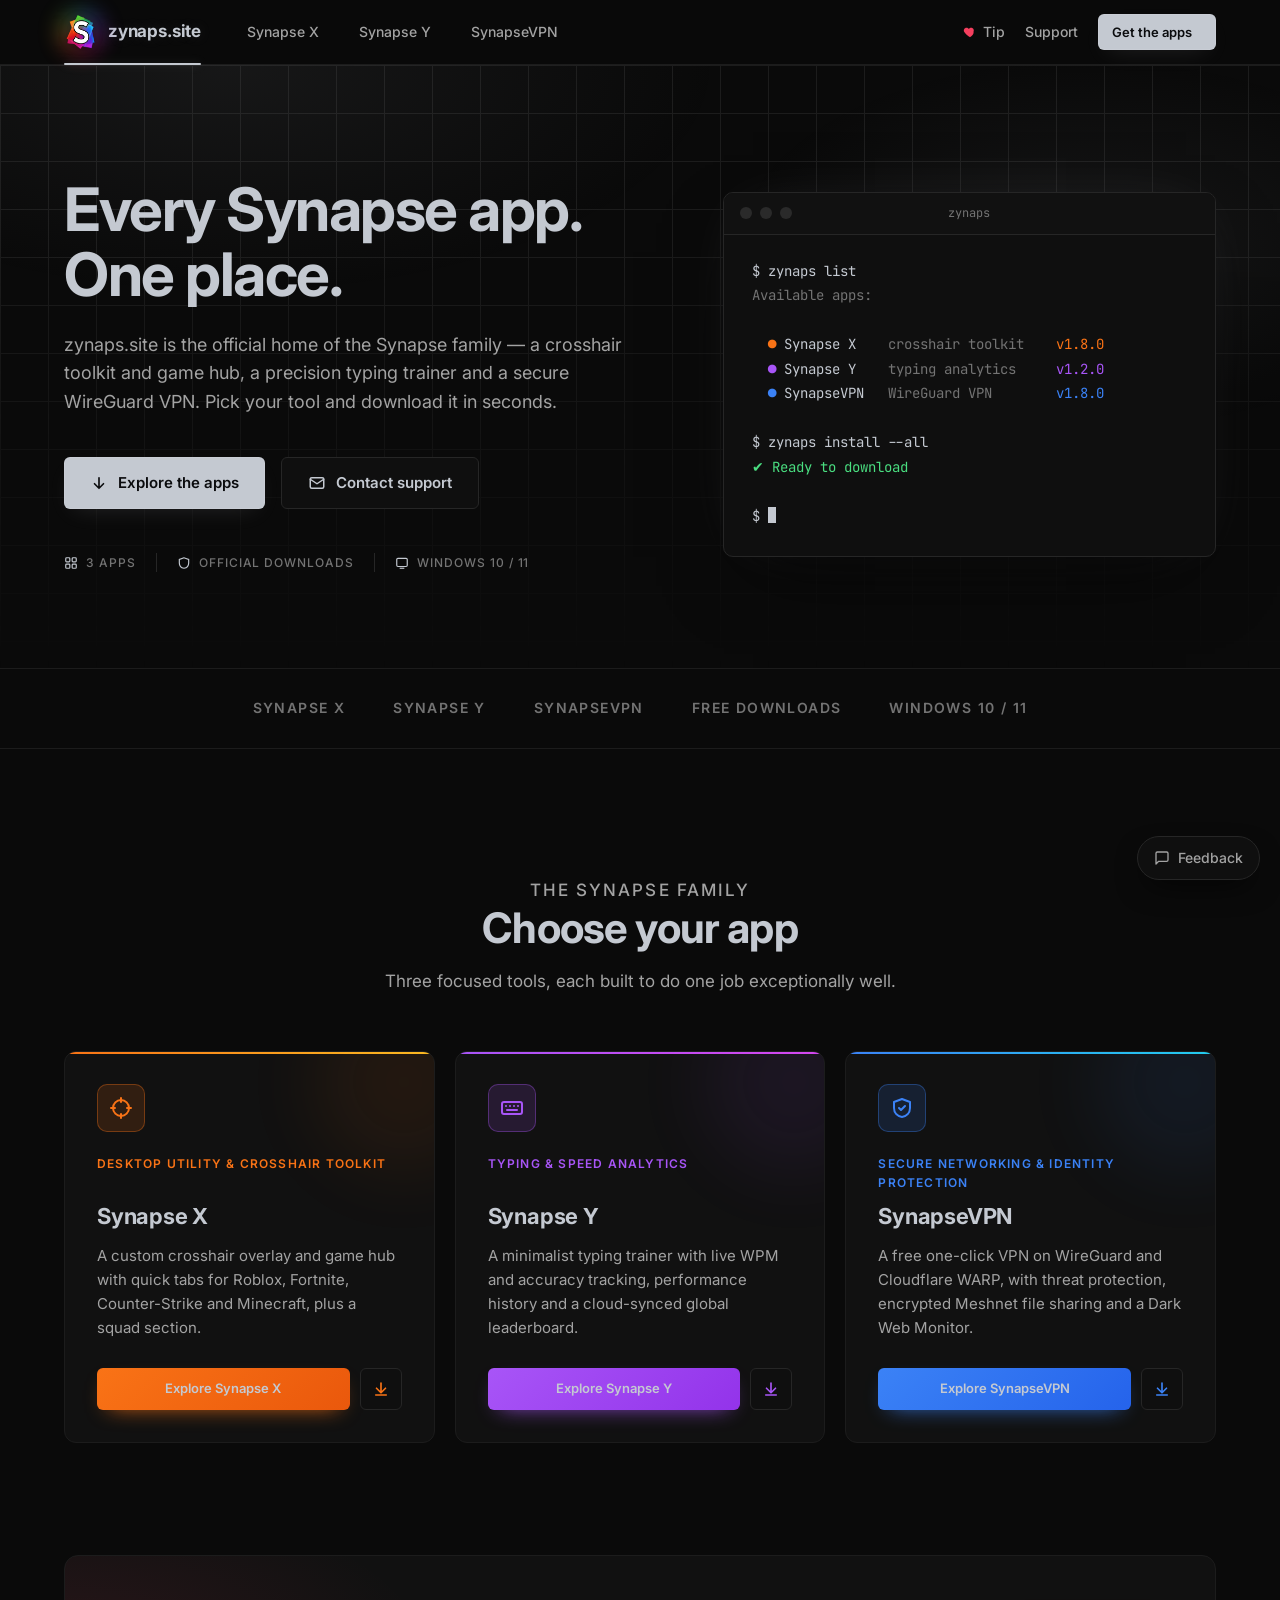
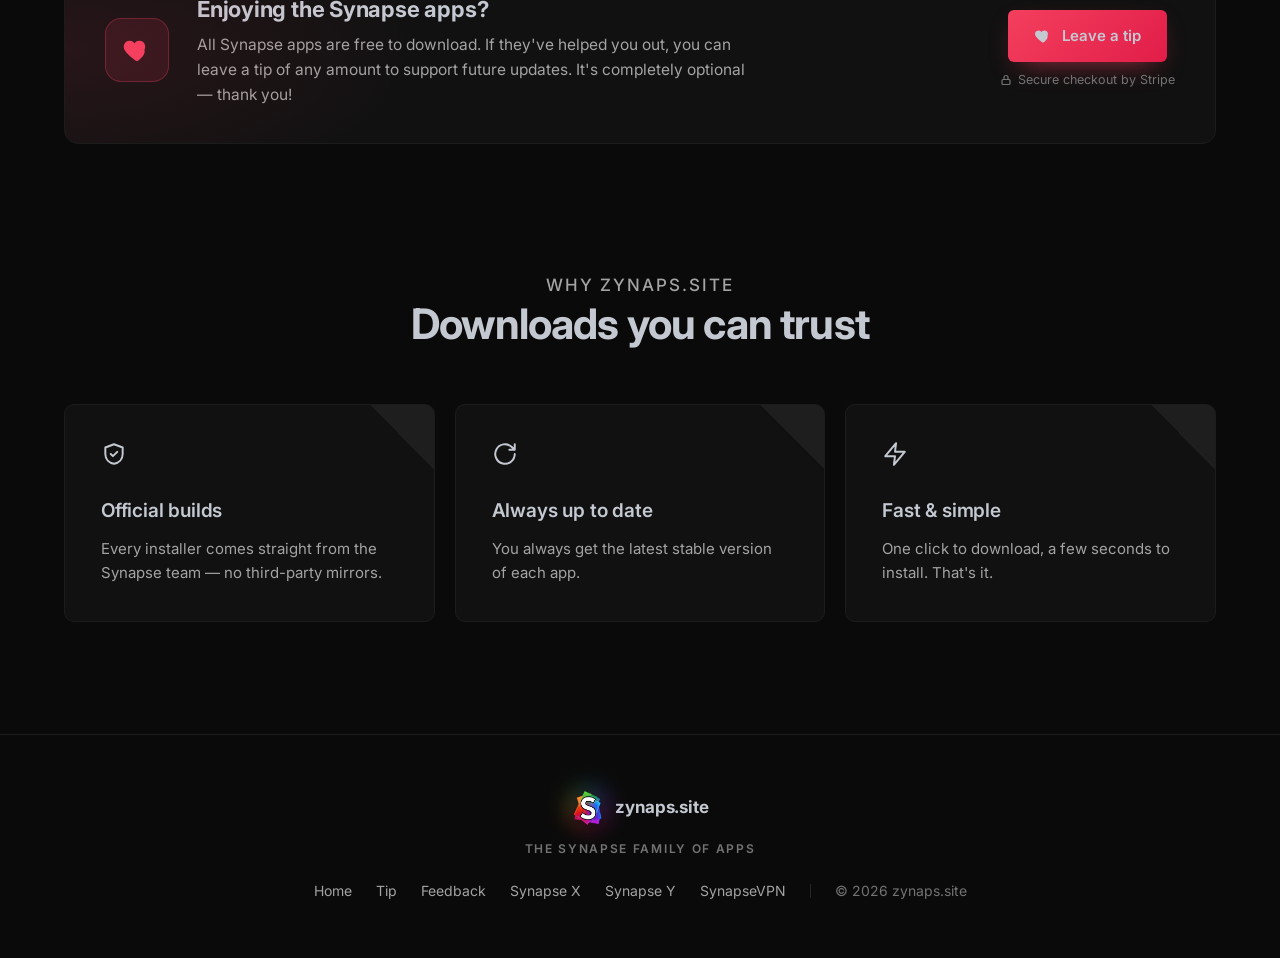
==== index.html @ f09ed662 "Download SynapseVPN from the public SynapseVPN-releases repo Co-Authored-By: Claude Opus 5.5 <norepl" ====
<!DOCTYPE html>
<html lang="en">
<head>
  <meta charset="UTF-8" />
  <meta name="viewport" content="width=device-width, initial-scale=1.0" />
  <title>zynaps.site — Downloads</title>
  <meta name="description" content="Download Synapse X, Synapse Y and SynapseVPN." />
  <link rel="icon" href="Gemini_Generated_Image_wgi2nnwgi2nnwgi2-Photoroom.jpg" />
  <link rel="preconnect" href="https://fonts.googleapis.com" />
  <link rel="preconnect" href="https://fonts.gstatic.com" crossorigin />
  <link href="https://fonts.googleapis.com/css2?family=Inter:wght@400;500;600;700&family=JetBrains+Mono:wght@400;500&display=swap" rel="stylesheet" />
  <style>
    :root {
      --bg: #0a0a0a;
      --bg-2: #0f0f0f;
      --card: #111111;
      --card-2: #161616;
      --border: #262626;
      --border-soft: #1c1c1c;
      --silver: #c4c9d1;        /* one silver for all text site-wide */
      --text: var(--silver);
      --muted: #a3a3a3;
      --dim: #737373;

      /* Accent changes per app — see body[data-app] below */
      --accent: #f97316;
      --accent-2: #fb923c;
      --accent-hover: #ea580c;
      --accent-soft: rgba(249, 115, 22, 0.12);
      --accent-line: rgba(249, 115, 22, 0.35);
      --glow: rgba(249, 115, 22, 0.45);
      --on-accent: var(--silver); /* text color on colored buttons */

      --mono: "JetBrains Mono", ui-monospace, SFMono-Regular, Menlo, Consolas, monospace;
      --ease: cubic-bezier(0.22, 1, 0.36, 1);
    }

    /* Main / Home — one soft silver used for every accent */
    body[data-app="home"] {
      --accent: var(--silver); --accent-2: var(--silver); --accent-hover: var(--silver);
      --accent-soft: rgba(196,201,209,.07); --accent-line: rgba(196,201,209,.26); --glow: rgba(196,201,209,.16);
      --on-accent: #0b0c0e;
    }
    body[data-app="home"] .btn-primary:hover { filter: brightness(1.06); }
    /* Synapse X — Orange */
    body[data-app="x"] {
      --accent: #f97316; --accent-2: #fbbf24; --accent-hover: #ea580c;
      --accent-soft: rgba(249,115,22,.12); --accent-line: rgba(249,115,22,.35); --glow: rgba(249,115,22,.45);
    }
    /* Synapse Y — Purple */
    body[data-app="y"] {
      --accent: #a855f7; --accent-2: #d946ef; --accent-hover: #9333ea;
      --accent-soft: rgba(168,85,247,.13); --accent-line: rgba(168,85,247,.38); --glow: rgba(168,85,247,.45);
    }
    /* SynapseVPN — Blue */
    body[data-app="vpn"] {
      --accent: #3b82f6; --accent-2: #22d3ee; --accent-hover: #2563eb;
      --accent-soft: rgba(59,130,246,.13); --accent-line: rgba(59,130,246,.38); --glow: rgba(59,130,246,.45);
    }

    *, *::before, *::after { box-sizing: border-box; }
    html { scroll-behavior: smooth; -webkit-text-size-adjust: 100%; }
    body {
      margin: 0;
      background: var(--bg);
      color: var(--text);
      font-family: "Inter", system-ui, -apple-system, sans-serif;
      font-size: 16px;
      line-height: 1.6;
      -webkit-font-smoothing: antialiased;
      overflow-x: hidden;
    }
    a { color: inherit; text-decoration: none; }
    button { font: inherit; color: inherit; background: none; border: 0; cursor: pointer; }
    svg { flex-shrink: 0; }
    :focus-visible { outline: 2px solid var(--accent); outline-offset: 3px; border-radius: 6px; }

    .container { max-width: 1200px; margin: 0 auto; padding: 0 24px; }

    /* ───────── Header ───────── */
    .header {
      position: sticky;
      top: 0;
      z-index: 50;
      background: rgba(10, 10, 10, 0.65);
      backdrop-filter: blur(12px);
      -webkit-backdrop-filter: blur(12px);
      border-bottom: 1px solid var(--border-soft);
    }
    .header .container {
      height: 64px;
      display: flex;
      align-items: center;
      gap: 40px;
    }
    .brand { display: flex; align-items: center; gap: 10px; font-weight: 700; font-size: 17px; letter-spacing: -0.01em; }
    /* Logo with a multi-color glow taken from its own colors */
    .logo-wrap {
      position: relative;
      display: grid;
      place-items: center;
      width: 34px;
      height: 34px;
      flex-shrink: 0;
    }
    .logo-wrap::before {
      content: "";
      position: absolute;
      inset: -4px;
      border-radius: 50%;
      background: conic-gradient(from 200deg, #ef2b3a, #f7931e, #4ccd3a, #1e8fff, #8b2ee6, #d81b8c, #ef2b3a);
      filter: blur(11px);
      opacity: .36;
      z-index: 0;
      animation: logoGlow 10s linear infinite;
      transition: opacity .4s, inset .4s var(--ease);
    }
    .brand img {
      position: relative;
      z-index: 1;
      width: 34px;
      height: 34px;
      object-fit: contain;
      filter: drop-shadow(0 2px 4px rgba(0,0,0,.45));
      transition: transform .4s var(--ease);
    }
    .brand:hover img { transform: rotate(-8deg) scale(1.06); }
    .brand:hover .logo-wrap::before,
    .brand-tab[aria-selected="true"] .logo-wrap::before { opacity: .44; inset: -5px; }
    @keyframes logoGlow { to { transform: rotate(360deg); } }

    /* Logo acts as the Main/Home tab */
    .brand-tab {
      position: relative;
      align-self: stretch;
      color: var(--muted);
      transition: color .2s;
    }
    .brand-tab:hover { color: var(--text); }
    .brand-tab[aria-selected="true"] { color: var(--silver); text-shadow: 0 0 14px rgba(196,201,209,.14); }
    .brand-tab::after {
      content: "";
      position: absolute;
      left: 0; right: 0; bottom: -1px;
      height: 2px;
      border-radius: 2px;
      background: var(--silver);
      box-shadow: 0 0 10px rgba(196,201,209,.2);
      transform: scaleX(0);
      transition: transform .3s var(--ease);
    }
    .brand-tab[aria-selected="true"]::after { transform: scaleX(1); }

    /* Home: app cards, each in its own app color */
    .apps-grid { display: grid; grid-template-columns: repeat(3, 1fr); gap: 20px; }
    .app-card {
      position: relative;
      display: flex;
      flex-direction: column;
      padding: 32px;
      background: var(--card);
      border: 1px solid var(--border-soft);
      border-radius: 12px;
      overflow: hidden;
      transition: border-color .3s, transform .3s var(--ease), box-shadow .3s;
    }
    .app-card::before {
      content: "";
      position: absolute;
      inset: 0 0 auto 0;
      height: 2px;
      background: linear-gradient(90deg, var(--c), var(--c2));
    }
    .app-card::after {
      content: "";
      position: absolute;
      top: -60px; right: -60px;
      width: 180px; height: 180px;
      border-radius: 50%;
      background: var(--c);
      opacity: .08;
      filter: blur(40px);
      transition: opacity .3s;
    }
    .app-card:hover { border-color: var(--c); transform: translateY(-4px); box-shadow: 0 20px 50px -28px var(--c); }
    .app-card:hover::after { opacity: .2; }
    .app-icon {
      display: grid;
      place-items: center;
      width: 48px; height: 48px;
      margin-bottom: 22px;
      border-radius: 10px;
      color: var(--c);
      background: color-mix(in srgb, var(--c) 14%, transparent);
      border: 1px solid color-mix(in srgb, var(--c) 35%, transparent);
    }
    .app-card .tag {
      margin: 0 0 6px;
      font-size: 12px;
      font-weight: 600;
      letter-spacing: .1em;
      text-transform: uppercase;
      color: var(--c);
    }
    .app-card h3 { margin: 0 0 10px; font-size: 22px; font-weight: 700; letter-spacing: -0.01em; }
    .app-card p { margin: 0 0 28px; color: var(--muted); font-size: 15px; flex: 1; }
    .app-card .row { display: flex; gap: 10px; }
    .app-card .btn-app {
      flex: 1;
      height: 42px;
      color: var(--silver);
      background: linear-gradient(135deg, var(--c), var(--c3));
      box-shadow: 0 8px 22px -12px var(--c);
    }
    .app-card .btn-app:hover { filter: brightness(1.12); transform: translateY(-1px); }
    .app-card .btn-dl {
      width: 42px; height: 42px; padding: 0;
      border: 1px solid var(--border);
      color: var(--c);
      background: var(--bg-2);
    }
    .app-card .btn-dl:hover { border-color: var(--c); }
    .terminal .cx { color: #f97316; }
    .terminal .cy { color: #a855f7; }
    .terminal .cv { color: #3b82f6; }
    body[data-app="home"] .cta { display: none; }

    /* App tabs: tagline sits under the app name, a bit smaller */
    .panel:not(#panel-home) .hero h1 .accent { margin-top: 10px; font-size: .56em; line-height: 1.2; letter-spacing: -0.015em; }

    /* Feature groups (4 per app, 3 features each) */
    .groups { display: grid; grid-template-columns: 1fr 1fr; gap: 20px; }
    .group {
      position: relative;
      padding: 32px;
      background: var(--card);
      border: 1px solid var(--border-soft);
      border-radius: 12px;
      overflow: hidden;
      transition: border-color .3s, box-shadow .3s;
    }
    .group::before {
      content: "";
      position: absolute;
      inset: 0 0 auto 0;
      height: 2px;
      background: linear-gradient(90deg, var(--accent), transparent 70%);
      opacity: .7;
    }
    .group:hover { border-color: var(--accent-line); box-shadow: 0 18px 44px -28px var(--glow); }
    .group-head { display: flex; align-items: center; gap: 14px; margin-bottom: 22px; }
    .group-icon {
      display: grid;
      place-items: center;
      width: 44px; height: 44px;
      flex-shrink: 0;
      border-radius: 10px;
      color: var(--accent);
      background: var(--accent-soft);
      border: 1px solid var(--accent-line);
    }
    .group-num { display: block; font-size: 12px; font-weight: 600; letter-spacing: .12em; color: var(--accent); }
    .group h3 { margin: 0; font-size: 19px; font-weight: 600; letter-spacing: -0.01em; line-height: 1.3; }
    .group ul { list-style: none; margin: 0; padding: 0; display: grid; gap: 18px; }
    .group li { display: flex; gap: 12px; }
    .group li svg { color: var(--accent); margin-top: 4px; }
    .group h4 { margin: 0 0 3px; font-size: 15px; font-weight: 600; }
    .group li p { margin: 0; font-size: 14.5px; color: var(--muted); }

    .tabs { display: flex; align-items: center; gap: 28px; height: 100%; }
    .tab {
      position: relative;
      height: 100%;
      font-size: 14px;
      font-weight: 500;
      color: var(--muted);
      transition: color .2s;
    }
    .tab:hover { color: var(--text); }
    .tab[aria-selected="true"] { color: var(--text); }
    .tab::after {
      content: "";
      position: absolute;
      left: 0; right: 0; bottom: -1px;
      height: 2px;
      border-radius: 2px;
      background: linear-gradient(90deg, var(--accent), var(--accent-2));
      box-shadow: 0 0 12px var(--glow);
      transform: scaleX(0);
      transition: transform .3s var(--ease);
    }
    .tab[aria-selected="true"]::after { transform: scaleX(1); }

    .header-right { margin-left: auto; display: flex; align-items: center; gap: 20px; }
    .header-link { font-size: 14px; font-weight: 500; color: var(--muted); transition: color .2s; }
    .header-link:hover { color: var(--text); }

    /* ───────── Buttons ───────── */
    .btn {
      display: inline-flex;
      align-items: center;
      justify-content: center;
      gap: 10px;
      height: 36px;
      padding: 0 14px;
      border-radius: 6px;
      font-size: 13px;
      font-weight: 600;
      white-space: nowrap;
      transition: background .2s, border-color .2s, color .2s, transform .2s var(--ease), box-shadow .3s;
    }
    .btn:active { transform: scale(.98); }
    .btn-primary {
      color: var(--on-accent);
      background: linear-gradient(135deg, var(--accent) 0%, var(--accent-hover) 100%);
      box-shadow: 0 0 0 1px rgba(255,255,255,.08) inset, 0 8px 24px -10px var(--glow);
    }
    .btn-primary:hover {
      background: linear-gradient(135deg, var(--accent-2) 0%, var(--accent) 100%);
      box-shadow: 0 0 0 1px rgba(255,255,255,.14) inset, 0 12px 32px -8px var(--glow);
      transform: translateY(-1px);
    }
    .btn-secondary { border: 1px solid var(--border); background: var(--bg-2); color: var(--text); }
    .btn-secondary:hover { border-color: var(--accent-line); background: var(--card-2); }
    .btn-lg { height: 52px; padding: 0 26px; font-size: 15px; }
    .btn .arrow { transition: transform .2s var(--ease); }
    .btn:hover .arrow { transform: translateY(2px); }

    /* ───────── Panels ───────── */
    .panel[hidden] { display: none; }
    .panel.is-entering .fade { animation: fadeUp .6s var(--ease) both; }
    .panel.is-entering .fade:nth-child(2) { animation-delay: .05s; }
    .panel.is-entering .fade:nth-child(3) { animation-delay: .1s; }
    .panel.is-entering .fade:nth-child(4) { animation-delay: .15s; }
    .panel.is-entering .fade:nth-child(5) { animation-delay: .2s; }
    @keyframes fadeUp { from { opacity: 0; transform: translateY(14px); } to { opacity: 1; transform: none; } }

    /* ───────── Hero ───────── */
    .hero {
      position: relative;
      padding: 112px 0 96px;
      overflow: hidden;
    }
    .hero::before {
      /* faint grid + accent glow at the top */
      content: "";
      position: absolute;
      inset: 0;
      background:
        radial-gradient(ellipse 55% 55% at 18% 0%, var(--accent-soft), transparent 70%),
        radial-gradient(ellipse 40% 45% at 85% 30%, var(--accent-soft), transparent 70%),
        linear-gradient(var(--border-soft) 1px, transparent 1px) 0 0 / 48px 48px,
        linear-gradient(90deg, var(--border-soft) 1px, transparent 1px) 0 0 / 48px 48px;
      mask-image: linear-gradient(to bottom, #000 30%, transparent 100%);
      -webkit-mask-image: linear-gradient(to bottom, #000 30%, transparent 100%);
      pointer-events: none;
    }
    .hero .container {
      position: relative;
      display: grid;
      grid-template-columns: 1.1fr 0.9fr;
      gap: 56px;
      align-items: center;
    }
    .hero h1 {
      margin: 0 0 24px;
      font-size: clamp(40px, 5.5vw, 60px);
      line-height: 1.08;
      font-weight: 700;
      letter-spacing: -0.025em;
    }
    .hero h1 .accent {
      display: block;
      background: linear-gradient(90deg, var(--accent), var(--accent-2));
      -webkit-background-clip: text;
      background-clip: text;
      color: transparent;
    }
    .hero p.lead {
      margin: 0 0 40px;
      max-width: 560px;
      font-size: 18px;
      color: var(--muted);
    }
    .hero-actions { display: flex; flex-wrap: wrap; gap: 16px; }

    .badges {
      display: flex;
      flex-wrap: wrap;
      align-items: center;
      row-gap: 10px;
      margin-top: 44px;
      font-size: 12px;
      font-weight: 500;
      letter-spacing: 0.08em;
      text-transform: uppercase;
      color: var(--dim);
    }
    .badges span { display: inline-flex; align-items: center; gap: 8px; padding: 0 20px; }
    .badges span:first-child { padding-left: 0; }
    .badges span + span { border-left: 1px solid var(--border); }
    .badges svg { color: var(--accent); }

    /* Terminal card */
    .terminal {
      position: relative;
      background: var(--bg-2);
      border: 1px solid var(--border);
      border-radius: 10px;
      overflow: hidden;
      box-shadow: 0 30px 80px -30px rgba(0,0,0,.8), 0 0 60px -25px var(--glow);
    }
    .terminal-bar {
      position: relative;
      display: flex;
      align-items: center;
      gap: 8px;
      height: 42px;
      padding: 0 16px;
      border-bottom: 1px solid var(--border);
      background: var(--card);
    }
    .terminal-bar i { width: 12px; height: 12px; border-radius: 50%; background: #2a2a2a; }
    .terminal-bar small {
      position: absolute;
      left: 50%;
      transform: translateX(-50%);
      font-family: var(--mono);
      font-size: 12px;
      color: var(--dim);
    }
    .terminal pre {
      margin: 0;
      padding: 24px 28px 28px;
      font-family: var(--mono);
      font-size: 14px;
      line-height: 1.75;
      color: var(--text);
      white-space: pre-wrap;
      word-break: break-word;
      min-height: 300px;
    }
    .terminal .p   { color: var(--accent); }
    .terminal .d   { color: var(--dim); }
    .terminal .ok  { color: #4ade80; }
    .terminal .wr  { color: #facc15; }
    .terminal .hl  { color: var(--accent-2); }
    .terminal .cursor {
      display: inline-block;
      width: 8px; height: 16px;
      background: var(--accent);
      vertical-align: -2px;
      animation: blink 1s steps(1) infinite;
    }
    @keyframes blink { 50% { opacity: 0; } }

    /* ───────── Strip ───────── */
    .strip {
      border-top: 1px solid var(--border-soft);
      border-bottom: 1px solid var(--border-soft);
      padding: 28px 0;
    }
    .strip .container {
      display: flex;
      flex-wrap: wrap;
      justify-content: center;
      gap: 14px 48px;
      font-size: 14px;
      font-weight: 600;
      letter-spacing: 0.1em;
      text-transform: uppercase;
      color: var(--dim);
    }

    /* ───────── Sections ───────── */
    .section { padding: 112px 0; }
    .section.tight { padding-top: 0; }
    .section-head { text-align: center; margin-bottom: 56px; }
    .eyebrow {
      margin: 0 0 14px;
      font-size: 13px;
      font-weight: 500;
      letter-spacing: 0.12em;
      text-transform: uppercase;
      color: var(--accent);
    }
    .section-head h2 {
      margin: 0;
      font-size: clamp(30px, 4vw, 42px);
      line-height: 1.15;
      font-weight: 700;
      letter-spacing: -0.02em;
    }
    .section-head p { margin: 16px auto 0; max-width: 580px; color: var(--muted); font-size: 17px; }

    /* Feature cards */
    .cards { display: grid; grid-template-columns: repeat(3, 1fr); gap: 20px; }
    .card {
      position: relative;
      padding: 36px;
      background: var(--card);
      border: 1px solid var(--border-soft);
      border-radius: 10px;
      overflow: hidden;
      transition: border-color .3s, background .3s, transform .3s var(--ease), box-shadow .3s;
    }
    .card::after {
      content: "";
      position: absolute;
      top: 0; right: 0;
      width: 64px; height: 64px;
      background: linear-gradient(225deg, var(--accent-soft) 50%, transparent 50%);
    }
    .card:hover {
      border-color: var(--accent-line);
      background: var(--card-2);
      transform: translateY(-3px);
      box-shadow: 0 18px 40px -24px var(--glow);
    }
    .card svg { color: var(--accent); margin-bottom: 22px; }
    .card h3 { margin: 0 0 10px; font-size: 19px; font-weight: 600; letter-spacing: -0.01em; }
    .card p { margin: 0; color: var(--muted); font-size: 15px; }

    /* Steps */
    .steps { display: grid; grid-template-columns: repeat(3, 1fr); gap: 32px; text-align: center; }
    .step-num {
      display: inline-grid;
      place-items: center;
      width: 52px; height: 52px;
      margin-bottom: 20px;
      border-radius: 8px;
      border: 1px solid var(--accent-line);
      background: var(--accent-soft);
      color: var(--accent);
      font-weight: 600;
      font-size: 16px;
      box-shadow: 0 0 24px -8px var(--glow);
    }
    .step h3 { margin: 0 0 8px; font-size: 21px; font-weight: 600; }
    .step p { margin: 0 auto; max-width: 300px; color: var(--muted); font-size: 15px; }

    /* Feature list */
    .list {
      max-width: 820px;
      margin: 0 auto;
      border: 1px solid var(--border-soft);
      border-radius: 10px;
      background: var(--bg-2);
      overflow: hidden;
    }
    .list-item { display: flex; gap: 18px; padding: 24px 28px; transition: background .2s; }
    .list-item + .list-item { border-top: 1px solid var(--border-soft); }
    .list-item:hover { background: var(--card); }
    .list-item svg { color: var(--accent); margin-top: 3px; }
    .list-item h4 { margin: 0 0 4px; font-size: 16px; font-weight: 600; }
    .list-item p { margin: 0; color: var(--muted); font-size: 15px; }

    /* ───────── CTA ───────── */
    .cta {
      padding: 112px 0;
      text-align: center;
      border-top: 1px solid var(--border-soft);
      background: radial-gradient(ellipse 50% 80% at 50% 0%, var(--accent-soft), transparent 70%), var(--bg);
    }
    .cta h2 { margin: 0 0 14px; font-size: clamp(28px, 3.6vw, 38px); font-weight: 700; letter-spacing: -0.02em; }
    .cta p { margin: 0 0 36px; color: var(--muted); font-size: 17px; }
    .cta-actions { display: flex; flex-wrap: wrap; justify-content: center; gap: 16px; }
    .btn-ghost { height: 52px; padding: 0 22px; font-size: 15px; font-weight: 500; color: var(--muted); }
    .btn-ghost:hover { color: var(--text); }

    /* ───────── Footer ───────── */
    .footer { border-top: 1px solid var(--border-soft); padding: 56px 0; text-align: center; }
    .footer .brand { justify-content: center; margin-bottom: 14px; }
    .footer .tagline {
      margin: 0 0 22px;
      font-size: 12px;
      font-weight: 600;
      letter-spacing: 0.14em;
      text-transform: uppercase;
      color: var(--dim);
    }
    .footer-links { display: flex; flex-wrap: wrap; justify-content: center; align-items: center; gap: 10px 24px; font-size: 14px; color: var(--muted); }
    .footer-links a:hover { color: var(--accent); }
    .footer-links .sep { width: 1px; height: 14px; background: var(--border); }
    .footer-links .copy { color: var(--dim); }

    /* ───────── Toast ───────── */
    .toast {
      position: fixed;
      left: 50%;
      bottom: 24px;
      z-index: 300;
      max-width: calc(100vw - 32px);
      padding: 12px 16px;
      background: var(--card-2);
      border: 1px solid var(--border);
      border-left: 3px solid var(--accent);
      border-radius: 8px;
      font-size: 14px;
      box-shadow: 0 20px 40px -12px rgba(0,0,0,.8), 0 0 30px -12px var(--glow);
      transform: translate(-50%, 16px);
      opacity: 0;
      pointer-events: none;
      transition: opacity .3s var(--ease), transform .3s var(--ease);
    }
    .toast.show { opacity: 1; transform: translate(-50%, 0); }

    /* ───────── Responsive ───────── */
    @media (max-width: 960px) {
      .hero { padding: 72px 0 64px; }
      .hero .container { grid-template-columns: 1fr; gap: 48px; }
      .cards, .steps, .apps-grid, .groups { grid-template-columns: 1fr; }
      .section, .cta { padding: 80px 0; }
      .section.tight { padding-top: 0; }
      .header-link { display: none; }
    }
    @media (max-width: 680px) {
      .container { padding: 0 16px; }
      .header .container { height: auto; flex-wrap: wrap; gap: 0 16px; padding-top: 12px; }
      .tabs { order: 3; width: 100%; height: 44px; gap: 0; justify-content: space-between; }
      .tab { flex: 1; text-align: center; }
      .header-right .btn span.long { display: none; }
      .hero h1 { font-size: 38px; }
      .hero p.lead { font-size: 16px; }
      .hero-actions .btn { width: 100%; }
      .badges span { padding: 0 12px; }
      .terminal pre { padding: 18px; font-size: 12.5px; min-height: 0; }
      .card { padding: 28px; }
      .list-item { padding: 20px; }
      .cta-actions .btn { width: 100%; }
    }
    @media (prefers-reduced-motion: reduce) {
      *, *::before, *::after { animation: none !important; transition: none !important; }
    }

    /* ───────── Tip / support the developer ───────── */
    .tip-link { display: inline-flex; align-items: center; gap: 6px; }
    .tip-link svg { color: #f43f5e; }
    .tip-card {
      position: relative;
      display: grid;
      grid-template-columns: auto 1fr auto;
      align-items: center;
      gap: 28px;
      padding: 36px 40px;
      background: var(--card);
      border: 1px solid var(--border-soft);
      border-radius: 14px;
      overflow: hidden;
    }
    .tip-card::before {
      content: "";
      position: absolute;
      inset: 0;
      background: radial-gradient(ellipse 45% 120% at 0% 50%, rgba(244,63,94,.10), transparent 70%);
      pointer-events: none;
    }
    .tip-heart {
      position: relative;
      display: grid;
      place-items: center;
      width: 64px; height: 64px;
      border-radius: 16px;
      color: #f43f5e;
      background: rgba(244,63,94,.12);
      border: 1px solid rgba(244,63,94,.3);
      animation: beat 2.4s ease-in-out infinite;
    }
    @keyframes beat { 0%, 100% { transform: scale(1); } 12% { transform: scale(1.08); } 24% { transform: scale(1); } }
    .tip-card h3 { margin: 0 0 6px; font-size: 22px; font-weight: 700; letter-spacing: -0.01em; }
    .tip-card p { margin: 0; color: var(--muted); font-size: 15.5px; max-width: 560px; }
    .tip-actions { position: relative; display: flex; flex-direction: column; align-items: center; gap: 8px; }
    .btn-tip {
      color: var(--silver);
      background: linear-gradient(135deg, #f43f5e, #e11d48);
      box-shadow: 0 10px 28px -12px rgba(244,63,94,.7);
    }
    .btn-tip:hover { filter: brightness(1.08); transform: translateY(-1px); }
    .tip-note { display: inline-flex; align-items: center; gap: 6px; font-size: 12.5px; color: var(--dim); }
    @media (max-width: 860px) {
      .tip-card { grid-template-columns: 1fr; text-align: center; justify-items: center; padding: 32px 24px; }
      .tip-actions { width: 100%; }
      .tip-actions .btn { width: 100%; }
    }

    /* ───────── Contact menu (Support) ───────── */
    .contact-backdrop {
      position: fixed;
      inset: 0;
      z-index: 200;
      display: grid;
      place-items: center;
      padding: 16px;
      background: rgba(0, 0, 0, .6);
      backdrop-filter: blur(6px);
      -webkit-backdrop-filter: blur(6px);
      opacity: 0;
      pointer-events: none;
      transition: opacity .25s var(--ease);
    }
    .contact-backdrop.open { opacity: 1; pointer-events: auto; }
    .contact-box {
      position: relative;
      width: 100%;
      max-width: 420px;
      max-height: calc(100vh - 32px);
      overflow-y: auto;
      padding: 28px;
      background: var(--card);
      border: 1px solid var(--border);
      border-radius: 14px;
      box-shadow: 0 30px 80px -20px rgba(0,0,0,.9), 0 0 50px -25px var(--glow);
      transform: translateY(12px) scale(.98);
      transition: transform .3s var(--ease);
    }
    .contact-backdrop.open .contact-box { transform: none; }
    .contact-box h3 { margin: 0 0 6px; font-size: 20px; font-weight: 700; letter-spacing: -0.01em; }
    .contact-box > p { margin: 0 0 20px; font-size: 14.5px; color: var(--muted); }
    .contact-box > p b { color: var(--accent); font-weight: 600; }
    .contact-close {
      position: absolute;
      top: 14px; right: 14px;
      display: grid;
      place-items: center;
      width: 32px; height: 32px;
      border-radius: 8px;
      color: var(--muted);
      transition: background .2s, color .2s;
    }
    .contact-close:hover { background: var(--card-2); color: var(--text); }
    .contact-list { display: grid; gap: 8px; }
    .contact-opt {
      display: flex;
      align-items: center;
      gap: 14px;
      width: 100%;
      padding: 12px 14px;
      text-align: left;
      border: 1px solid var(--border-soft);
      border-radius: 10px;
      background: var(--bg-2);
      font-size: 15px;
      font-weight: 500;
      transition: border-color .2s, background .2s, transform .2s var(--ease);
    }
    .contact-opt:hover { border-color: var(--accent-line); background: var(--card-2); transform: translateX(2px); }
    .contact-opt .ico {
      display: grid;
      place-items: center;
      width: 34px; height: 34px;
      flex-shrink: 0;
      border-radius: 8px;
      font-weight: 700;
      font-size: 15px;
      color: #fff;
    }
    .contact-opt small { display: block; font-size: 12.5px; font-weight: 400; color: var(--dim); }
    .contact-opt .go { margin-left: auto; color: var(--dim); }
    .ico-gmail   { background: #ea4335; }
    .ico-outlook { background: #0f6cbd; }
    .ico-yahoo   { background: #6001d2; }
    .ico-app     { background: var(--card-2); border: 1px solid var(--border); color: var(--accent) !important; }
    .ico-copy    { background: var(--card-2); border: 1px solid var(--border); color: var(--accent) !important; }

    /* ───────── Feedback ───────── */
    .fb-fab {
      position: fixed;
      right: 20px; bottom: 20px;
      z-index: 90;
      display: inline-flex;
      align-items: center;
      gap: 8px;
      padding: 10px 16px;
      border: 1px solid var(--border);
      border-radius: 999px;
      background: rgba(17,17,17,.85);
      backdrop-filter: blur(10px);
      -webkit-backdrop-filter: blur(10px);
      font-size: 14px;
      font-weight: 500;
      color: var(--muted);
      box-shadow: 0 12px 30px -10px rgba(0,0,0,.8);
      transition: color .2s, border-color .2s, transform .2s var(--ease);
    }
    .fb-fab:hover { color: var(--text); border-color: var(--accent-line); transform: translateY(-2px); }
    .fb-box { max-width: 480px; padding: 24px; }
    .fb-box h3 { padding-right: 36px; }
    .fb-rate { display: flex; gap: 8px; margin: 4px 0 16px; }
    .fb-rate button {
      display: inline-flex;
      align-items: center;
      gap: 8px;
      padding: 8px 14px;
      border: 1px solid var(--border);
      border-radius: 8px;
      background: var(--bg-2);
      font-size: 14px;
      color: var(--muted);
      transition: border-color .2s, background .2s, color .2s;
    }
    .fb-rate button:hover { color: var(--text); background: var(--card-2); }
    .fb-rate button[aria-pressed="true"] { color: var(--accent); border-color: var(--accent); background: var(--accent-soft); }
    .fb-field {
      display: block;
      width: 100%;
      padding: 12px 14px;
      border: 1px solid var(--border);
      border-radius: 10px;
      background: var(--bg-2);
      color: var(--text);
      font: inherit;
      font-size: 15px;
      line-height: 1.5;
      transition: border-color .2s, box-shadow .2s;
    }
    .fb-field::placeholder { color: var(--dim); }
    .fb-field:focus { outline: none; border-color: var(--accent-line); box-shadow: 0 0 0 3px var(--accent-soft); }
    textarea.fb-field { min-height: 128px; resize: vertical; }
    .fb-label { display: block; margin: 14px 0 6px; font-size: 13px; color: var(--dim); }
    .fb-note { margin: 12px 0 0; font-size: 12.5px; color: var(--dim); }
    .fb-actions { display: flex; justify-content: flex-end; gap: 10px; margin-top: 20px; }
    .fb-btn {
      padding: 9px 18px;
      border-radius: 8px;
      font-size: 14px;
      font-weight: 600;
      transition: background .2s, opacity .2s, border-color .2s;
    }
    .fb-cancel { border: 1px solid var(--border); color: var(--muted); }
    .fb-cancel:hover { background: var(--card-2); color: var(--text); }
    .fb-submit { background: var(--accent); color: var(--on-accent); }
    .fb-submit:hover:not(:disabled) { background: var(--accent-hover); }
    .fb-submit:disabled { opacity: .45; cursor: not-allowed; }
    .fb-hp { position: absolute; top: 0; left: 0; width: 1px; height: 1px; padding: 0; border: 0; opacity: 0; overflow: hidden; pointer-events: none; }
    .fb-box, .fb-field { color-scheme: dark; }
    @media (max-width: 520px) { .fb-fab { right: 16px; bottom: 16px; } }
  </style>
</head>

<body data-app="home">

  <!-- ───────── Header ───────── -->
  <header class="header">
    <div class="container">
      <!-- Logo = Main/Home tab -->
      <a href="#" class="brand brand-tab" id="brand" aria-controls="panel-home" aria-selected="true" aria-label="zynaps.site — Home">
        <span class="logo-wrap"><img src="Gemini_Generated_Image_wgi2nnwgi2nnwgi2-Photoroom.jpg" alt="" width="34" height="34" /></span>
        zynaps.site
      </a>

      <nav class="tabs" role="tablist" aria-label="Apps">
        <button class="tab" role="tab" id="tab-x"   aria-controls="panel-x"   aria-selected="false" tabindex="-1" data-app="x">Synapse X</button>
        <button class="tab" role="tab" id="tab-y"   aria-controls="panel-y"   aria-selected="false" tabindex="-1" data-app="y">Synapse Y</button>
        <button class="tab" role="tab" id="tab-vpn" aria-controls="panel-vpn" aria-selected="false" tabindex="-1" data-app="vpn">SynapseVPN</button>
      </nav>

      <div class="header-right">
        <a class="header-link tip-link js-tip" href="#tip"><svg width="14" height="14" viewBox="0 0 24 24" fill="currentColor"><path d="M12 21s-7.5-4.6-10-9.3C.4 8.4 2.3 4.5 6 4.5c2.1 0 3.4 1.1 4 2.2.6-1.1 1.9-2.2 4-2.2 3.7 0 5.6 3.9 4 7.2C19.5 16.4 12 21 12 21z"/></svg>Tip</a>
        <a class="header-link" href="mailto:support@zynaps.site">Support</a>
        <a class="btn btn-primary js-download" id="header-btn" href="#apps">
          <span class="js-btn-label">Get the apps</span><span class="long js-name"></span>
        </a>
      </div>
    </div>
  </header>

  <main>

    <!-- ═════════ 0. Main / Home — White ═════════ -->
    <div class="panel" id="panel-home" aria-label="Home">
      <section class="hero">
        <div class="container">
          <div>
            <h1 class="fade">Every Synapse app.<span class="accent">One place.</span></h1>
            <p class="lead fade">zynaps.site is the official home of the Synapse family — a crosshair toolkit and game hub, a precision typing trainer and a secure WireGuard VPN. Pick your tool and download it in seconds.</p>
            <div class="hero-actions fade">
              <a class="btn btn-primary btn-lg js-scroll-apps" href="#apps">
                <svg class="arrow" width="18" height="18" viewBox="0 0 24 24" fill="none" stroke="currentColor" stroke-width="2.2" stroke-linecap="round" stroke-linejoin="round"><path d="M12 5v14M6 13l6 6 6-6"/></svg>
                Explore the apps
              </a>
              <a class="btn btn-secondary btn-lg" href="mailto:support@zynaps.site">
                <svg width="18" height="18" viewBox="0 0 24 24" fill="none" stroke="currentColor" stroke-width="2" stroke-linecap="round" stroke-linejoin="round"><rect x="3" y="5" width="18" height="14" rx="2"/><path d="m3 7 9 6 9-6"/></svg>
                Contact support
              </a>
            </div>
            <div class="badges fade">
              <span><svg width="14" height="14" viewBox="0 0 24 24" fill="none" stroke="currentColor" stroke-width="2"><rect x="3" y="3" width="7" height="7" rx="1.5"/><rect x="14" y="3" width="7" height="7" rx="1.5"/><rect x="3" y="14" width="7" height="7" rx="1.5"/><rect x="14" y="14" width="7" height="7" rx="1.5"/></svg>3 apps</span>
              <span><svg width="14" height="14" viewBox="0 0 24 24" fill="none" stroke="currentColor" stroke-width="2"><path d="M12 3 4 6v6c0 5 3.4 8.3 8 9 4.6-.7 8-4 8-9V6z"/></svg>Official downloads</span>
              <span><svg width="14" height="14" viewBox="0 0 24 24" fill="none" stroke="currentColor" stroke-width="2"><rect x="3" y="4" width="18" height="14" rx="2"/><path d="M8 21h8"/></svg>Windows 10 / 11</span>
            </div>
          </div>
          <div class="terminal fade" aria-hidden="true">
            <div class="terminal-bar"><i></i><i></i><i></i><small>zynaps</small></div>
<pre><span class="p">$</span> zynaps list
<span class="d">Available apps:</span>

  <span class="cx">●</span> Synapse X    <span class="d">crosshair toolkit    </span><span class="cx">v1.8.0</span>
  <span class="cy">●</span> Synapse Y    <span class="d">typing analytics     </span><span class="cy">v1.2.0</span>
  <span class="cv">●</span> SynapseVPN   <span class="d">WireGuard VPN        </span><span class="cv js-vpn-version">v1.8.0</span>

<span class="p">$</span> zynaps install --all
<span class="ok">✔ Ready to download</span>

<span class="p">$</span> <span class="cursor"></span></pre>
          </div>
        </div>
      </section>

      <div class="strip">
        <div class="container">
          <span>Synapse X</span><span>Synapse Y</span><span>SynapseVPN</span><span>Free downloads</span><span>Windows 10 / 11</span>
        </div>
      </div>

      <section class="section" id="apps">
        <div class="container">
          <div class="section-head">
            <p class="eyebrow">The Synapse family</p>
            <h2>Choose your app</h2>
            <p>Three focused tools, each built to do one job exceptionally well.</p>
          </div>
          <div class="apps-grid">
            <article class="app-card" style="--c:#f97316; --c2:#fbbf24; --c3:#ea580c">
              <div class="app-icon"><svg width="24" height="24" viewBox="0 0 24 24" fill="none" stroke="currentColor" stroke-width="2" stroke-linecap="round" stroke-linejoin="round"><circle cx="12" cy="12" r="8"/><path d="M12 2v4M12 18v4M2 12h4M18 12h4"/></svg></div>
              <p class="tag">Desktop utility &amp; crosshair toolkit</p>
              <h3>Synapse X</h3>
              <p>A custom crosshair overlay and game hub with quick tabs for Roblox, Fortnite, Counter-Strike and Minecraft, plus a squad section.</p>
              <div class="row">
                <button class="btn btn-app js-goto" type="button" data-target="x">Explore Synapse X</button>
                <a class="btn btn-dl js-download" data-app="x" href="downloads/SynapseX-Setup-1.8.0.exe" download aria-label="Download Synapse X"><svg width="18" height="18" viewBox="0 0 24 24" fill="none" stroke="currentColor" stroke-width="2.2" stroke-linecap="round" stroke-linejoin="round"><path d="M12 4v12M6 11l6 6 6-6M5 20h14"/></svg></a>
              </div>
            </article>
            <article class="app-card" style="--c:#a855f7; --c2:#d946ef; --c3:#9333ea">
              <div class="app-icon"><svg width="24" height="24" viewBox="0 0 24 24" fill="none" stroke="currentColor" stroke-width="2" stroke-linecap="round" stroke-linejoin="round"><rect x="2" y="6" width="20" height="12" rx="2"/><path d="M6 10h.01M10 10h.01M14 10h.01M18 10h.01M7 14h10"/></svg></div>
              <p class="tag">Typing &amp; speed analytics</p>
              <h3>Synapse Y</h3>
              <p>A minimalist typing trainer with live WPM and accuracy tracking, performance history and a cloud-synced global leaderboard.</p>
              <div class="row">
                <button class="btn btn-app js-goto" type="button" data-target="y">Explore Synapse Y</button>
                <a class="btn btn-dl js-download" data-app="y" href="downloads/SynapseY-Setup-1.2.0.exe" download aria-label="Download Synapse Y"><svg width="18" height="18" viewBox="0 0 24 24" fill="none" stroke="currentColor" stroke-width="2.2" stroke-linecap="round" stroke-linejoin="round"><path d="M12 4v12M6 11l6 6 6-6M5 20h14"/></svg></a>
              </div>
            </article>
            <article class="app-card" style="--c:#3b82f6; --c2:#22d3ee; --c3:#2563eb">
              <div class="app-icon"><svg width="24" height="24" viewBox="0 0 24 24" fill="none" stroke="currentColor" stroke-width="2" stroke-linecap="round" stroke-linejoin="round"><path d="M12 3 4 6v6c0 5 3.4 8.3 8 9 4.6-.7 8-4 8-9V6z"/><path d="m9 12 2 2 4-4"/></svg></div>
              <p class="tag">Secure networking &amp; identity protection</p>
              <h3>SynapseVPN</h3>
              <p>A free one-click VPN on WireGuard and Cloudflare WARP, with threat protection, encrypted Meshnet file sharing and a Dark Web Monitor.</p>
              <div class="row">
                <button class="btn btn-app js-goto" type="button" data-target="vpn">Explore SynapseVPN</button>
                <a class="btn btn-dl js-download js-vpn-file" data-app="vpn" href="https://github.com/DavidTG08/SynapseVPN-releases/releases/latest" aria-label="Download SynapseVPN"><svg width="18" height="18" viewBox="0 0 24 24" fill="none" stroke="currentColor" stroke-width="2.2" stroke-linecap="round" stroke-linejoin="round"><path d="M12 4v12M6 11l6 6 6-6M5 20h14"/></svg></a>
              </div>
            </article>
          </div>
        </div>
      </section>

      <section class="section tight" id="tip">
        <div class="container">
          <div class="tip-card">
            <div class="tip-heart" aria-hidden="true">
              <svg width="30" height="30" viewBox="0 0 24 24" fill="currentColor"><path d="M12 21s-7.5-4.6-10-9.3C.4 8.4 2.3 4.5 6 4.5c2.1 0 3.4 1.1 4 2.2.6-1.1 1.9-2.2 4-2.2 3.7 0 5.6 3.9 4 7.2C19.5 16.4 12 21 12 21z"/></svg>
            </div>
            <div>
              <h3>Enjoying the Synapse apps?</h3>
              <p>All Synapse apps are free to download. If they've helped you out, you can leave a tip of any amount to support future updates. It's completely optional — thank you!</p>
            </div>
            <div class="tip-actions">
              <a class="btn btn-tip btn-lg js-tip" href="#tip">
                <svg width="18" height="18" viewBox="0 0 24 24" fill="currentColor"><path d="M12 21s-7.5-4.6-10-9.3C.4 8.4 2.3 4.5 6 4.5c2.1 0 3.4 1.1 4 2.2.6-1.1 1.9-2.2 4-2.2 3.7 0 5.6 3.9 4 7.2C19.5 16.4 12 21 12 21z"/></svg>
                Leave a tip
              </a>
              <span class="tip-note"><svg width="12" height="12" viewBox="0 0 24 24" fill="none" stroke="currentColor" stroke-width="2.4"><rect x="4" y="11" width="16" height="10" rx="2"/><path d="M8 11V7a4 4 0 0 1 8 0v4"/></svg>Secure checkout by Stripe</span>
            </div>
          </div>
        </div>
      </section>

      <section class="section tight">
        <div class="container">
          <div class="section-head">
            <p class="eyebrow">Why zynaps.site</p>
            <h2>Downloads you can trust</h2>
          </div>
          <div class="cards">
            <article class="card">
              <svg width="26" height="26" viewBox="0 0 24 24" fill="none" stroke="currentColor" stroke-width="1.8" stroke-linecap="round" stroke-linejoin="round"><path d="M12 3 4 6v6c0 5 3.4 8.3 8 9 4.6-.7 8-4 8-9V6z"/><path d="m9 12 2 2 4-4"/></svg>
              <h3>Official builds</h3>
              <p>Every installer comes straight from the Synapse team — no third-party mirrors.</p>
            </article>
            <article class="card">
              <svg width="26" height="26" viewBox="0 0 24 24" fill="none" stroke="currentColor" stroke-width="1.8" stroke-linecap="round" stroke-linejoin="round"><path d="M21 12a9 9 0 1 1-3-6.7L21 8M21 3v5h-5"/></svg>
              <h3>Always up to date</h3>
              <p>You always get the latest stable version of each app.</p>
            </article>
            <article class="card">
              <svg width="26" height="26" viewBox="0 0 24 24" fill="none" stroke="currentColor" stroke-width="1.8" stroke-linecap="round" stroke-linejoin="round"><path d="M13 2 3 14h9l-1 8 10-12h-9z"/></svg>
              <h3>Fast &amp; simple</h3>
              <p>One click to download, a few seconds to install. That's it.</p>
            </article>
          </div>
        </div>
      </section>
    </div>

    <!-- ═════════ 1. Synapse X — Orange ═════════ -->
    <div class="panel" id="panel-x" role="tabpanel" aria-labelledby="tab-x" hidden>
      <section class="hero">
        <div class="container">
          <div>
            <h1 class="fade">Synapse X<span class="accent">The Ultimate Desktop Utility &amp; Crosshair Toolkit</span></h1>
            <p class="lead fade">Synapse X is a sleek, Electron-based desktop utility featuring a fully customizable crosshair overlay toolkit and a dedicated game selection hub for your favorite titles.</p>
            <div class="hero-actions fade">
              <a class="btn btn-primary btn-lg js-download" href="downloads/SynapseX-Setup-1.8.0.exe" download>
                <svg class="arrow" width="18" height="18" viewBox="0 0 24 24" fill="none" stroke="currentColor" stroke-width="2.2" stroke-linecap="round" stroke-linejoin="round"><path d="M12 4v12M6 11l6 6 6-6M5 20h14"/></svg>
                Download Synapse X
              </a>
              <button class="btn btn-secondary btn-lg js-notes" type="button">
                <svg width="18" height="18" viewBox="0 0 24 24" fill="none" stroke="currentColor" stroke-width="2" stroke-linecap="round" stroke-linejoin="round"><path d="M14 3H6a2 2 0 0 0-2 2v14a2 2 0 0 0 2 2h12a2 2 0 0 0 2-2V9z"/><path d="M14 3v6h6M8 13h8M8 17h5"/></svg>
                Release notes
              </button>
            </div>
            <div class="badges fade">
              <span><svg width="14" height="14" viewBox="0 0 24 24" fill="none" stroke="currentColor" stroke-width="2"><circle cx="12" cy="12" r="8"/><path d="M12 2v4M12 18v4M2 12h4M18 12h4"/></svg>Crosshair toolkit</span>
              <span><svg width="14" height="14" viewBox="0 0 24 24" fill="none" stroke="currentColor" stroke-width="2"><rect x="2" y="7" width="20" height="10" rx="4"/><path d="M7 12h3M8.5 10.5v3"/></svg>Game hub</span>
              <span><svg width="14" height="14" viewBox="0 0 24 24" fill="none" stroke="currentColor" stroke-width="2"><circle cx="12" cy="12" r="9" stroke-dasharray="3 3"/></svg>v1.8.0</span>
            </div>
          </div>
          <div class="terminal fade" aria-hidden="true">
            <div class="terminal-bar"><i></i><i></i><i></i><small>synapse-x</small></div>
<pre><span class="p">$</span> synapse-x open
<span class="d">Loading dashboard ...... </span><span class="ok">ready</span>
<span class="d">Welcome banner ......... </span><span class="hl">"Welcome back!"</span>

<span class="p">$</span> synapse-x select --game counter-strike
<span class="d">Game tab ............... </span>Counter-Strike
<span class="d">Crosshair overlay ...... </span><span class="ok">on</span>
<span class="d">Sidebar ................ </span>collapsed
<span class="d">Squad .................. </span><span class="ok">4 online</span>

<span class="p">$</span> <span class="cursor"></span></pre>
          </div>
        </div>
      </section>

      <div class="strip">
        <div class="container">
          <span>Roblox</span><span>Fortnite</span><span>Counter-Strike</span><span>Minecraft</span><span>Crosshair overlay</span>
        </div>
      </div>

      <section class="section">
        <div class="container">
          <div class="section-head">
            <p class="eyebrow">Core features</p>
            <h2>Your crosshair and games, in one hub</h2>
            <p>Custom reticles, quick game tabs and a clean dashboard — all in Synapse Orange.</p>
          </div>
          <div class="groups">
            <article class="group">
              <div class="group-head">
                <div class="group-icon"><svg width="22" height="22" viewBox="0 0 24 24" fill="none" stroke="currentColor" stroke-width="1.9" stroke-linecap="round" stroke-linejoin="round"><circle cx="12" cy="12" r="8"/><path d="M12 2v4M12 18v4M2 12h4M18 12h4"/><circle cx="12" cy="12" r="1.2"/></svg></div>
                <div><span class="group-num">01</span><h3>Crosshair Toolkit &amp; Game Hub</h3></div>
              </div>
              <ul>
                <li><svg width="16" height="16" viewBox="0 0 24 24" fill="none" stroke="currentColor" stroke-width="2.4" stroke-linecap="round" stroke-linejoin="round"><path d="m5 12 5 5L20 7"/></svg><div><h4>Game-specific tabs</h4><p>A dedicated selection sidebar with instant-access tabs for Roblox, Fortnite, Counter-Strike and Minecraft.</p></div></li>
                <li><svg width="16" height="16" viewBox="0 0 24 24" fill="none" stroke="currentColor" stroke-width="2.4" stroke-linecap="round" stroke-linejoin="round"><path d="m5 12 5 5L20 7"/></svg><div><h4>Crosshair overlay</h4><p>A built-in crosshair toolkit that gives you custom reticles for competitive gaming.</p></div></li>
              </ul>
            </article>
            <article class="group">
              <div class="group-head">
                <div class="group-icon"><svg width="22" height="22" viewBox="0 0 24 24" fill="none" stroke="currentColor" stroke-width="1.9" stroke-linecap="round" stroke-linejoin="round"><rect x="3" y="4" width="18" height="16" rx="2"/><path d="M9 4v16M13 9h4M13 13h4"/></svg></div>
                <div><span class="group-num">02</span><h3>Advanced Custom UI &amp; Navigation</h3></div>
              </div>
              <ul>
                <li><svg width="16" height="16" viewBox="0 0 24 24" fill="none" stroke="currentColor" stroke-width="2.4" stroke-linecap="round" stroke-linejoin="round"><path d="m5 12 5 5L20 7"/></svg><div><h4>Collapsible sidebar</h4><p>A smooth, toggleable left sidebar with the Synapse logo and game tabs — collapse it to maximize screen space.</p></div></li>
                <li><svg width="16" height="16" viewBox="0 0 24 24" fill="none" stroke="currentColor" stroke-width="2.4" stroke-linecap="round" stroke-linejoin="round"><path d="m5 12 5 5L20 7"/></svg><div><h4>Animated welcome banner</h4><p>A rotating top banner for messages, updates and welcome texts.</p></div></li>
                <li><svg width="16" height="16" viewBox="0 0 24 24" fill="none" stroke="currentColor" stroke-width="2.4" stroke-linecap="round" stroke-linejoin="round"><path d="m5 12 5 5L20 7"/></svg><div><h4>Grid-based dashboard</h4><p>Clean, equal-sized action buttons laid out in a grid for easy navigation and tool selection.</p></div></li>
              </ul>
            </article>
            <article class="group">
              <div class="group-head">
                <div class="group-icon"><svg width="22" height="22" viewBox="0 0 24 24" fill="none" stroke="currentColor" stroke-width="1.9" stroke-linecap="round" stroke-linejoin="round"><circle cx="9" cy="8" r="3.5"/><path d="M2.5 20a6.5 6.5 0 0 1 13 0"/><path d="M16 4.5a3.5 3.5 0 0 1 0 7M18 14a6.5 6.5 0 0 1 3.5 6"/></svg></div>
                <div><span class="group-num">03</span><h3>Social &amp; Community Integration</h3></div>
              </div>
              <ul>
                <li><svg width="16" height="16" viewBox="0 0 24 24" fill="none" stroke="currentColor" stroke-width="2.4" stroke-linecap="round" stroke-linejoin="round"><path d="m5 12 5 5L20 7"/></svg><div><h4>Squad section</h4><p>A dedicated social area built into the dashboard to manage and view your gaming squad.</p></div></li>
              </ul>
            </article>
            <article class="group">
              <div class="group-head">
                <div class="group-icon"><svg width="22" height="22" viewBox="0 0 24 24" fill="none" stroke="currentColor" stroke-width="1.9" stroke-linecap="round" stroke-linejoin="round"><path d="M12 3l1.9 5.1L19 10l-5.1 1.9L12 17l-1.9-5.1L5 10l5.1-1.9z"/><path d="M19 15l.8 2.2L22 18l-2.2.8L19 21l-.8-2.2L16 18l2.2-.8z"/></svg></div>
                <div><span class="group-num">04</span><h3>Synapse Orange Aesthetic</h3></div>
              </div>
              <ul>
                <li><svg width="16" height="16" viewBox="0 0 24 24" fill="none" stroke="currentColor" stroke-width="2.4" stroke-linecap="round" stroke-linejoin="round"><path d="m5 12 5 5L20 7"/></svg><div><h4>Premium dark mode</h4><p>A sleek dark gray and black interface built with custom CSS.</p></div></li>
                <li><svg width="16" height="16" viewBox="0 0 24 24" fill="none" stroke="currentColor" stroke-width="2.4" stroke-linecap="round" stroke-linejoin="round"><path d="m5 12 5 5L20 7"/></svg><div><h4>Dynamic hover states</h4><p>Active tabs and buttons get Synapse Orange borders and smooth hover-glow effects that match the brand.</p></div></li>
              </ul>
            </article>
          </div>
        </div>
      </section>
    </div>

    <!-- ═════════ 2. Synapse Y — Purple ═════════ -->
    <div class="panel" id="panel-y" role="tabpanel" aria-labelledby="tab-y" hidden>
      <section class="hero">
        <div class="container">
          <div>
            <h1 class="fade">Synapse Y<span class="accent">Precision Typing &amp; Speed Analytics Engine</span></h1>
            <p class="lead fade">Synapse Y is a minimalist, high-performance typing application engineered to boost WPM, improve key accuracy and deliver real-time telemetry — styled in a sleek, high-contrast purple aesthetic.</p>
            <div class="hero-actions fade">
              <a class="btn btn-primary btn-lg js-download" href="downloads/SynapseY-Setup-1.2.0.exe" download>
                <svg class="arrow" width="18" height="18" viewBox="0 0 24 24" fill="none" stroke="currentColor" stroke-width="2.2" stroke-linecap="round" stroke-linejoin="round"><path d="M12 4v12M6 11l6 6 6-6M5 20h14"/></svg>
                Download Synapse Y
              </a>
              <button class="btn btn-secondary btn-lg js-notes" type="button">
                <svg width="18" height="18" viewBox="0 0 24 24" fill="none" stroke="currentColor" stroke-width="2" stroke-linecap="round" stroke-linejoin="round"><path d="M14 3H6a2 2 0 0 0-2 2v14a2 2 0 0 0 2 2h12a2 2 0 0 0 2-2V9z"/><path d="M14 3v6h6M8 13h8M8 17h5"/></svg>
                Release notes
              </button>
            </div>
            <div class="badges fade">
              <span><svg width="14" height="14" viewBox="0 0 24 24" fill="none" stroke="currentColor" stroke-width="2" stroke-linecap="round"><path d="M12 14l4-4"/><path d="M3.3 19a10 10 0 1 1 17.4 0"/></svg>Live WPM</span>
              <span><svg width="14" height="14" viewBox="0 0 24 24" fill="none" stroke="currentColor" stroke-width="2" stroke-linecap="round" stroke-linejoin="round"><path d="M8 21h8M12 17v4M7 4h10v5a5 5 0 0 1-10 0z"/><path d="M17 5h3v2a3 3 0 0 1-3 3M7 5H4v2a3 3 0 0 0 3 3"/></svg>Global leaderboard</span>
              <span><svg width="14" height="14" viewBox="0 0 24 24" fill="none" stroke="currentColor" stroke-width="2"><circle cx="12" cy="12" r="9" stroke-dasharray="3 3"/></svg>v1.2.0</span>
            </div>
          </div>
          <div class="terminal fade" aria-hidden="true">
            <div class="terminal-bar"><i></i><i></i><i></i><small>synapse-y</small></div>
<pre><span class="p">$</span> synapse-y test --words 50
<span class="d">Typing ................. </span><span class="ok">complete</span>

<span class="d">WPM .................... </span><span class="hl">112</span>
<span class="d">Raw WPM ................ </span>118
<span class="d">Accuracy ............... </span><span class="ok">98.4%</span>
<span class="d">Personal best .......... </span><span class="ok">new record ✔</span>
<span class="d">Global rank ............ </span><span class="hl">#42</span> <span class="d">(synced)</span>

<span class="p">$</span> <span class="cursor"></span></pre>
          </div>
        </div>
      </section>

      <div class="strip">
        <div class="container">
          <span>Typing tests</span><span>Live WPM</span><span>Accuracy</span><span>Global leaderboard</span><span>Cloud sync</span>
        </div>
      </div>

      <section class="section">
        <div class="container">
          <div class="section-head">
            <p class="eyebrow">Core features</p>
            <h2>Type faster. Track everything.</h2>
            <p>A distraction-free typing engine with live analytics and a global leaderboard.</p>
          </div>
          <div class="groups">
            <article class="group">
              <div class="group-head">
                <div class="group-icon"><svg width="22" height="22" viewBox="0 0 24 24" fill="none" stroke="currentColor" stroke-width="1.9" stroke-linecap="round" stroke-linejoin="round"><rect x="2" y="6" width="20" height="12" rx="2"/><path d="M6 10h.01M10 10h.01M14 10h.01M18 10h.01M7 14h10"/></svg></div>
                <div><span class="group-num">01</span><h3>Precision Typing &amp; Practice Engine</h3></div>
              </div>
              <ul>
                <li><svg width="16" height="16" viewBox="0 0 24 24" fill="none" stroke="currentColor" stroke-width="2.4" stroke-linecap="round" stroke-linejoin="round"><path d="m5 12 5 5L20 7"/></svg><div><h4>Focused typing interface</h4><p>A clean, distraction-free space to practice typing speed and accuracy without clutter.</p></div></li>
                <li><svg width="16" height="16" viewBox="0 0 24 24" fill="none" stroke="currentColor" stroke-width="2.4" stroke-linecap="round" stroke-linejoin="round"><path d="m5 12 5 5L20 7"/></svg><div><h4>Custom test parameters</h4><p>Run typing tests tailored to your goals to build raw speed and muscle memory.</p></div></li>
              </ul>
            </article>
            <article class="group">
              <div class="group-head">
                <div class="group-icon"><svg width="22" height="22" viewBox="0 0 24 24" fill="none" stroke="currentColor" stroke-width="1.9" stroke-linecap="round" stroke-linejoin="round"><path d="M3 3v18h18"/><path d="M7 15l4-5 3 3 5-7"/></svg></div>
                <div><span class="group-num">02</span><h3>Advanced Telemetry &amp; Analytics</h3></div>
              </div>
              <ul>
                <li><svg width="16" height="16" viewBox="0 0 24 24" fill="none" stroke="currentColor" stroke-width="2.4" stroke-linecap="round" stroke-linejoin="round"><path d="m5 12 5 5L20 7"/></svg><div><h4>Live speed tracking</h4><p>See real-time WPM, raw WPM and accuracy during every typing session.</p></div></li>
                <li><svg width="16" height="16" viewBox="0 0 24 24" fill="none" stroke="currentColor" stroke-width="2.4" stroke-linecap="round" stroke-linejoin="round"><path d="m5 12 5 5L20 7"/></svg><div><h4>Performance history</h4><p>Follow your long-term speed progress and consistency over time.</p></div></li>
              </ul>
            </article>
            <article class="group">
              <div class="group-head">
                <div class="group-icon"><svg width="22" height="22" viewBox="0 0 24 24" fill="none" stroke="currentColor" stroke-width="1.9" stroke-linecap="round" stroke-linejoin="round"><path d="M8 21h8M12 17v4M7 4h10v5a5 5 0 0 1-10 0z"/><path d="M17 5h3v2a3 3 0 0 1-3 3M7 5H4v2a3 3 0 0 0 3 3"/></svg></div>
                <div><span class="group-num">03</span><h3>Cloud-Synced Global Leaderboards</h3></div>
              </div>
              <ul>
                <li><svg width="16" height="16" viewBox="0 0 24 24" fill="none" stroke="currentColor" stroke-width="2.4" stroke-linecap="round" stroke-linejoin="round"><path d="m5 12 5 5L20 7"/></svg><div><h4>Firebase integration</h4><p>Securely syncs your profile and top scores across all your machines.</p></div></li>
                <li><svg width="16" height="16" viewBox="0 0 24 24" fill="none" stroke="currentColor" stroke-width="2.4" stroke-linecap="round" stroke-linejoin="round"><path d="m5 12 5 5L20 7"/></svg><div><h4>Global ranking</h4><p>Compete on the global leaderboard and see how your WPM stacks up across the Synapse ecosystem.</p></div></li>
              </ul>
            </article>
            <article class="group">
              <div class="group-head">
                <div class="group-icon"><svg width="22" height="22" viewBox="0 0 24 24" fill="none" stroke="currentColor" stroke-width="1.9" stroke-linecap="round" stroke-linejoin="round"><path d="M21 12.8A9 9 0 1 1 11.2 3a7 7 0 0 0 9.8 9.8z"/></svg></div>
                <div><span class="group-num">04</span><h3>Minimalist Zen Design</h3></div>
              </div>
              <ul>
                <li><svg width="16" height="16" viewBox="0 0 24 24" fill="none" stroke="currentColor" stroke-width="2.4" stroke-linecap="round" stroke-linejoin="round"><path d="m5 12 5 5L20 7"/></svg><div><h4>Synapse Purple theme</h4><p>A high-contrast dark interface with glowing purple highlights and crisp, modern fonts.</p></div></li>
                <li><svg width="16" height="16" viewBox="0 0 24 24" fill="none" stroke="currentColor" stroke-width="2.4" stroke-linecap="round" stroke-linejoin="round"><path d="m5 12 5 5L20 7"/></svg><div><h4>Seamless local storage</h4><p>Fast, persistent logins so you can start typing the moment you open the app.</p></div></li>
              </ul>
            </article>
          </div>
        </div>
      </section>
    </div>

    <!-- ═════════ 3. SynapseVPN — Blue ═════════ -->
    <div class="panel" id="panel-vpn" role="tabpanel" aria-labelledby="tab-vpn" hidden>
      <section class="hero">
        <div class="container">
          <div>
            <h1 class="fade">SynapseVPN<span class="accent">Secure Networking &amp; Identity Protection</span></h1>
            <p class="lead fade">SynapseVPN is a free VPN and security app for Windows. Connect in one click over WireGuard and Cloudflare WARP, block dangerous sites, trackers and ads, share files between your own PCs, and find out if your accounts were leaked. Nothing extra to install.</p>
            <div class="hero-actions fade">
              <a class="btn btn-primary btn-lg js-download js-vpn-file" data-app="vpn" href="https://github.com/DavidTG08/SynapseVPN-releases/releases/latest">
                <svg class="arrow" width="18" height="18" viewBox="0 0 24 24" fill="none" stroke="currentColor" stroke-width="2.2" stroke-linecap="round" stroke-linejoin="round"><path d="M12 4v12M6 11l6 6 6-6M5 20h14"/></svg>
                Download SynapseVPN
              </a>
              <button class="btn btn-secondary btn-lg js-notes" type="button">
                <svg width="18" height="18" viewBox="0 0 24 24" fill="none" stroke="currentColor" stroke-width="2" stroke-linecap="round" stroke-linejoin="round"><path d="M14 3H6a2 2 0 0 0-2 2v14a2 2 0 0 0 2 2h12a2 2 0 0 0 2-2V9z"/><path d="M14 3v6h6M8 13h8M8 17h5"/></svg>
                Release notes
              </button>
            </div>
            <div class="badges fade">
              <span><svg width="14" height="14" viewBox="0 0 24 24" fill="none" stroke="currentColor" stroke-width="2"><path d="M13 2 3 14h9l-1 8 10-12h-9z"/></svg>WireGuard</span>
              <span><svg width="14" height="14" viewBox="0 0 24 24" fill="none" stroke="currentColor" stroke-width="2"><circle cx="11" cy="11" r="7"/><path d="m21 21-4.3-4.3"/></svg>Dark Web Monitor</span>
              <span><svg width="14" height="14" viewBox="0 0 24 24" fill="none" stroke="currentColor" stroke-width="2"><circle cx="12" cy="12" r="9" stroke-dasharray="3 3"/></svg><span class="js-vpn-version">v1.8.0</span></span>
            </div>
          </div>
          <div class="terminal fade" aria-hidden="true">
            <div class="terminal-bar"><i></i><i></i><i></i><small>synapsevpn</small></div>
<pre><span class="p">$</span> synapsevpn connect
<span class="d">Network ............ </span>Cloudflare WARP
<span class="d">Protocol ........... </span>WireGuard
<span class="ok">● Protected</span>  <span class="d">ping</span> <span class="hl">14 ms</span>

<span class="d">Threat protection .. </span><span class="ok">on</span> <span class="d">· 385,000 blocked sites</span>
<span class="d">Meshnet ............ </span>2 devices linked
<span class="d">Dark Web Monitor ... </span>1 email · <span class="ok">no open leaks</span>

<span class="p">$</span> <span class="cursor"></span></pre>
          </div>
        </div>
      </section>

      <div class="strip">
        <div class="container">
          <span>WireGuard</span><span>Cloudflare WARP</span><span>Threat protection</span><span>Meshnet</span><span>Dark Web Monitor</span><span>Free</span>
        </div>
      </div>

      <section class="section">
        <div class="container">
          <div class="section-head">
            <p class="eyebrow">Core features</p>
            <h2>One click. Fully protected.</h2>
            <p>A fast VPN, threat protection, private file sharing and breach alerts in one clean Windows app.</p>
          </div>
          <div class="groups">
            <article class="group">
              <div class="group-head">
                <div class="group-icon"><svg width="22" height="22" viewBox="0 0 24 24" fill="none" stroke="currentColor" stroke-width="1.9" stroke-linecap="round" stroke-linejoin="round"><path d="M13 2 3 14h9l-1 8 10-12h-9z"/></svg></div>
                <div><span class="group-num">01</span><h3>One-Click VPN</h3></div>
              </div>
              <ul>
                <li><svg width="16" height="16" viewBox="0 0 24 24" fill="none" stroke="currentColor" stroke-width="2.4" stroke-linecap="round" stroke-linejoin="round"><path d="m5 12 5 5L20 7"/></svg><div><h4>WireGuard on Cloudflare WARP</h4><p>Fast, encrypted and free. Your traffic leaves through Cloudflare's network, with low ping for gaming and streaming.</p></div></li>
                <li><svg width="16" height="16" viewBox="0 0 24 24" fill="none" stroke="currentColor" stroke-width="2.4" stroke-linecap="round" stroke-linejoin="round"><path d="m5 12 5 5L20 7"/></svg><div><h4>Works on strict networks</h4><p>One admin prompt the first time, then just click Connect. If a network like school Wi-Fi blocks the usual port, SynapseVPN finds one that works.</p></div></li>
              </ul>
            </article>
            <article class="group">
              <div class="group-head">
                <div class="group-icon"><svg width="22" height="22" viewBox="0 0 24 24" fill="none" stroke="currentColor" stroke-width="1.9" stroke-linecap="round" stroke-linejoin="round"><path d="M12 3 4 6v6c0 5 3.4 8.3 8 9 4.6-.7 8-4 8-9V6z"/><path d="M12 8v4m0 4h.01"/></svg></div>
                <div><span class="group-num">02</span><h3>Threat Protection</h3></div>
              </div>
              <ul>
                <li><svg width="16" height="16" viewBox="0 0 24 24" fill="none" stroke="currentColor" stroke-width="2.4" stroke-linecap="round" stroke-linejoin="round"><path d="m5 12 5 5L20 7"/></svg><div><h4>Blocks dangerous sites, trackers and ads</h4><p>About 385,000 malware, phishing, tracker and ad addresses from trusted open lists, updated every day, in every app and browser.</p></div></li>
                <li><svg width="16" height="16" viewBox="0 0 24 24" fill="none" stroke="currentColor" stroke-width="2.4" stroke-linecap="round" stroke-linejoin="round"><path d="m5 12 5 5L20 7"/></svg><div><h4>File scans and a security check-up</h4><p>New downloads are scanned with Microsoft Defender, copied links lose their tracking parts, and a check-up finds weak spots and outdated apps.</p></div></li>
              </ul>
            </article>
            <article class="group">
              <div class="group-head">
                <div class="group-icon"><svg width="22" height="22" viewBox="0 0 24 24" fill="none" stroke="currentColor" stroke-width="1.9" stroke-linecap="round" stroke-linejoin="round"><circle cx="12" cy="5" r="2.5"/><circle cx="5" cy="18" r="2.5"/><circle cx="19" cy="18" r="2.5"/><path d="m10.7 7.2-4.4 8.6m7-8.6 4.4 8.6M7.5 18h9"/></svg></div>
                <div><span class="group-num">03</span><h3>Meshnet &amp; File Transfers</h3></div>
              </div>
              <ul>
                <li><svg width="16" height="16" viewBox="0 0 24 24" fill="none" stroke="currentColor" stroke-width="2.4" stroke-linecap="round" stroke-linejoin="round"><path d="m5 12 5 5L20 7"/></svg><div><h4>Link your own computers</h4><p>Pair two PCs on the same network with a short code. They reach each other over an encrypted WireGuard link.</p></div></li>
                <li><svg width="16" height="16" viewBox="0 0 24 24" fill="none" stroke="currentColor" stroke-width="2.4" stroke-linecap="round" stroke-linejoin="round"><path d="m5 12 5 5L20 7"/></svg><div><h4>Send files directly</h4><p>Drag files onto a linked PC. They go straight there, never through a server, and are checked when they arrive.</p></div></li>
              </ul>
            </article>
            <article class="group">
              <div class="group-head">
                <div class="group-icon"><svg width="22" height="22" viewBox="0 0 24 24" fill="none" stroke="currentColor" stroke-width="1.9" stroke-linecap="round" stroke-linejoin="round"><circle cx="11" cy="11" r="7"/><path d="m21 21-4.3-4.3"/></svg></div>
                <div><span class="group-num">04</span><h3>Dark Web Monitor</h3></div>
              </div>
              <ul>
                <li><svg width="16" height="16" viewBox="0 0 24 24" fill="none" stroke="currentColor" stroke-width="2.4" stroke-linecap="round" stroke-linejoin="round"><path d="m5 12 5 5L20 7"/></svg><div><h4>Breach alerts for your emails</h4><p>Your emails are checked against known data breaches every day, with a notification when a new one appears and what leaked.</p></div></li>
                <li><svg width="16" height="16" viewBox="0 0 24 24" fill="none" stroke="currentColor" stroke-width="2.4" stroke-linecap="round" stroke-linejoin="round"><path d="m5 12 5 5L20 7"/></svg><div><h4>Private password check</h4><p>See if a password has leaked before. The password itself never leaves your PC.</p></div></li>
              </ul>
            </article>
          </div>
        </div>
      </section>
    </div>

    <!-- ───────── Shared CTA (follows the selected app) ───────── -->
    <section class="cta">
      <div class="container">
        <h2>Ready to get <span class="js-name-plain">Synapse X</span>?</h2>
        <p class="js-cta-text">Free to download. Up and running in under a minute.</p>
        <div class="cta-actions">
          <a class="btn btn-primary btn-lg js-download" href="downloads/SynapseX-Setup-1.8.0.exe" download>
            <svg class="arrow" width="18" height="18" viewBox="0 0 24 24" fill="none" stroke="currentColor" stroke-width="2.2" stroke-linecap="round" stroke-linejoin="round"><path d="M12 4v12M6 11l6 6 6-6M5 20h14"/></svg>
            Download now
          </a>
          <a class="btn btn-ghost" href="mailto:support@zynaps.site">Contact support</a>
        </div>
      </div>
    </section>
  </main>

  <!-- ───────── Footer ───────── -->
  <footer class="footer">
    <div class="container">
      <a href="#" class="brand js-home">
        <span class="logo-wrap"><img src="Gemini_Generated_Image_wgi2nnwgi2nnwgi2-Photoroom.jpg" alt="" width="34" height="34" /></span>
        zynaps.site
      </a>
      <p class="tagline">The Synapse family of apps</p>
      <div class="footer-links">
        <a href="#" class="js-home">Home</a>
        <a href="#tip" class="js-tip">Tip</a>
        <a href="#feedback" class="js-feedback">Feedback</a>
        <a href="#x">Synapse X</a>
        <a href="#y">Synapse Y</a>
        <a href="#vpn">SynapseVPN</a>
        <span class="sep"></span>
        <span class="copy">© <span id="year">2026</span> zynaps.site</span>
      </div>
    </div>
  </footer>

  <!-- Contact menu: opens when any "Support" / "Contact support" link is clicked -->
  <div class="contact-backdrop" id="contact" aria-hidden="true">
    <div class="contact-box" role="dialog" aria-modal="true" aria-labelledby="contact-title">
      <button class="contact-close" type="button" data-close aria-label="Close">
        <svg width="18" height="18" viewBox="0 0 24 24" fill="none" stroke="currentColor" stroke-width="2.2" stroke-linecap="round"><path d="M6 6l12 12M18 6 6 18"/></svg>
      </button>
      <h3 id="contact-title">Contact support</h3>
      <p>Email us at <b>support@zynaps.site</b> — choose how you'd like to write to us.</p>
      <div class="contact-list">
        <a class="contact-opt" id="c-gmail" target="_blank" rel="noopener">
          <span class="ico ico-gmail">G</span><span>Gmail<small>Opens in your browser</small></span>
          <svg class="go" width="16" height="16" viewBox="0 0 24 24" fill="none" stroke="currentColor" stroke-width="2" stroke-linecap="round" stroke-linejoin="round"><path d="M7 17 17 7M8 7h9v9"/></svg>
        </a>
        <a class="contact-opt" id="c-outlook" target="_blank" rel="noopener">
          <span class="ico ico-outlook">O</span><span>Outlook<small>Outlook.com / Hotmail in your browser</small></span>
          <svg class="go" width="16" height="16" viewBox="0 0 24 24" fill="none" stroke="currentColor" stroke-width="2" stroke-linecap="round" stroke-linejoin="round"><path d="M7 17 17 7M8 7h9v9"/></svg>
        </a>
        <a class="contact-opt" id="c-yahoo" target="_blank" rel="noopener">
          <span class="ico ico-yahoo">Y</span><span>Yahoo Mail<small>Opens in your browser</small></span>
          <svg class="go" width="16" height="16" viewBox="0 0 24 24" fill="none" stroke="currentColor" stroke-width="2" stroke-linecap="round" stroke-linejoin="round"><path d="M7 17 17 7M8 7h9v9"/></svg>
        </a>
        <a class="contact-opt" id="c-app">
          <span class="ico ico-app"><svg width="18" height="18" viewBox="0 0 24 24" fill="none" stroke="currentColor" stroke-width="2" stroke-linecap="round" stroke-linejoin="round"><rect x="3" y="5" width="18" height="14" rx="2"/><path d="m3 7 9 6 9-6"/></svg></span><span>Default email app<small>Outlook desktop, Mail, Thunderbird…</small></span>
        </a>
        <button class="contact-opt" id="c-copy" type="button">
          <span class="ico ico-copy"><svg width="18" height="18" viewBox="0 0 24 24" fill="none" stroke="currentColor" stroke-width="2" stroke-linecap="round" stroke-linejoin="round"><rect x="9" y="9" width="12" height="12" rx="2"/><path d="M5 15V5a2 2 0 0 1 2-2h10"/></svg></span><span>Copy email address<small>support@zynaps.site</small></span>
        </button>
      </div>
    </div>
  </div>

  <!-- Feedback: floating button + dialog. Sends straight to support@zynaps.site -->
  <button class="fb-fab js-feedback" type="button" aria-haspopup="dialog">
    <svg width="16" height="16" viewBox="0 0 24 24" fill="none" stroke="currentColor" stroke-width="2" stroke-linecap="round" stroke-linejoin="round"><path d="M21 15a2 2 0 0 1-2 2H7l-4 4V5a2 2 0 0 1 2-2h14a2 2 0 0 1 2 2z"/></svg>
    Feedback
  </button>
  <div class="contact-backdrop" id="feedback" aria-hidden="true">
    <form class="contact-box fb-box" id="fb-form" role="dialog" aria-modal="true" aria-labelledby="fb-title" novalidate>
      <button class="contact-close" type="button" data-close aria-label="Close">
        <svg width="18" height="18" viewBox="0 0 24 24" fill="none" stroke="currentColor" stroke-width="2.2" stroke-linecap="round"><path d="M6 6l12 12M18 6 6 18"/></svg>
      </button>
      <h3 id="fb-title">Send feedback</h3>
      <div class="fb-rate" role="group" aria-label="How's your experience?">
        <button type="button" data-rate="Good" aria-pressed="false">
          <svg width="16" height="16" viewBox="0 0 24 24" fill="none" stroke="currentColor" stroke-width="2" stroke-linecap="round" stroke-linejoin="round"><path d="M7 10v12M15 5.9 14 10h5.8a2 2 0 0 1 2 2.3l-1.4 8A2 2 0 0 1 18.4 22H7V10l4-8a3 3 0 0 1 4 3.9z"/></svg>
          Good
        </button>
        <button type="button" data-rate="Bad" aria-pressed="false">
          <svg width="16" height="16" viewBox="0 0 24 24" fill="none" stroke="currentColor" stroke-width="2" stroke-linecap="round" stroke-linejoin="round"><path d="M17 14V2M9 18.1 10 14H4.2a2 2 0 0 1-2-2.3l1.4-8A2 2 0 0 1 5.6 2H17v12l-4 8a3 3 0 0 1-4-3.9z"/></svg>
          Bad
        </button>
      </div>
      <textarea class="fb-field" id="fb-msg" name="message" placeholder="What do you like, or what could be better? Bugs, ideas, anything." maxlength="4000" aria-label="Your feedback"></textarea>
      <label class="fb-label" for="fb-email">Email (optional — only if you'd like a reply)</label>
      <input class="fb-field" id="fb-email" name="email" type="email" placeholder="you@example.com" autocomplete="email" />
      <input class="fb-hp" type="text" name="_honey" tabindex="-1" autocomplete="off" aria-hidden="true" />
      <p class="fb-note">Your feedback goes straight to the zynaps.site team.</p>
      <div class="fb-actions">
        <button class="fb-btn fb-cancel" type="button" data-close>Cancel</button>
        <button class="fb-btn fb-submit" type="submit" disabled>Submit</button>
      </div>
    </form>
  </div>

  <div class="toast" id="toast" role="status" aria-live="polite"></div>

  <script>
    (function () {
      // App details in tab order. Edit file paths, sizes and notes here.
      const APPS = {
        x:   { name: 'Synapse X',  file: 'downloads/SynapseX-Setup-1.8.0.exe',   size: '36 MB',
               cta: 'Your crosshair, your games and your squad in one hub.',
               notes: 'Synapse X 1.8.0 — new squad section, collapsible sidebar and animated welcome banner.' },
        y:   { name: 'Synapse Y',  file: 'downloads/SynapseY-Setup-1.2.0.exe',   size: '22 MB',
               cta: 'Boost your WPM and climb the global leaderboard.',
               notes: 'Synapse Y 1.2.0 — live WPM tracking, performance history and cloud-synced leaderboards.' },
        // file, size and notes are filled in from the newest GitHub release (see below).
        vpn: { name: 'SynapseVPN', file: 'https://github.com/DavidTG08/SynapseVPN-releases/releases/latest', size: 'Windows installer',
               cta: 'One-click VPN, threat protection and breach alerts. Free for Windows 10 / 11.',
               notes: 'SynapseVPN — see the latest release notes on GitHub.' }
      };

      // SynapseVPN: always link the newest installer from GitHub Releases.
      fetch('https://api.github.com/repos/DavidTG08/SynapseVPN-releases/releases/latest', { headers: { Accept: 'application/vnd.github+json' } })
        .then(r => r.ok ? r.json() : Promise.reject(r.status))
        .then(release => {
          const exe = (release.assets || []).find(a => /\.exe$/i.test(a.name));
          if (!exe) return;
          const version = String(release.tag_name || '').replace(/^v/, '');
          APPS.vpn.file = exe.browser_download_url;
          APPS.vpn.size = Math.round(exe.size / 1e6) + ' MB';
          const firstNote = String(release.body || '').split('\n').map(l => l.replace(/^[-*]\s*/, '').trim()).filter(Boolean)[0];
          APPS.vpn.notes = 'SynapseVPN ' + version + (firstNote ? ' — ' + firstNote : '');
          document.querySelectorAll('.js-vpn-file').forEach(a => a.href = exe.browser_download_url);
          document.querySelectorAll('.js-vpn-version').forEach(el => el.textContent = 'v' + version);
          if (current === 'vpn') {
            headerBtn.href = exe.browser_download_url;
            document.querySelectorAll('.cta .js-download').forEach(a => a.href = exe.browser_download_url);
          }
        })
        .catch(() => { /* keep the link to the releases page */ });
      const HOME = 'home';
      const tabs = Array.from(document.querySelectorAll('.tab'));
      const panels = Array.from(document.querySelectorAll('.panel'));
      const brand = document.getElementById('brand');
      const headerBtn = document.getElementById('header-btn');
      let current = null;

      function activate(id, opts) {
        opts = opts || {};
        if (id !== HOME && !APPS[id]) id = HOME;   // unknown or empty → Main tab
        const isHome = id === HOME;
        const app = APPS[id];

        // Logo = Main tab
        brand.setAttribute('aria-selected', isHome);

        tabs.forEach((t, i) => {
          const on = t.dataset.app === id;
          t.setAttribute('aria-selected', on);
          t.tabIndex = on || (isHome && i === 0) ? 0 : -1;
          if (on && opts.focus) t.focus();
        });

        panels.forEach(p => {
          const on = p.id === 'panel-' + id;
          p.hidden = !on;
          p.classList.remove('is-entering');
          if (on) { void p.offsetWidth; p.classList.add('is-entering'); }
        });

        // Switches the color theme (white / orange / purple / blue)
        document.body.dataset.app = id;

        // Header button: "Get the apps" on Main, otherwise downloads the selected app
        if (isHome) {
          headerBtn.href = '#apps';
          headerBtn.removeAttribute('download');
          document.querySelector('.js-btn-label').textContent = 'Get the apps';
          document.querySelectorAll('.js-name').forEach(el => el.innerHTML = '');
        } else {
          headerBtn.href = app.file;
          headerBtn.setAttribute('download', '');
          document.querySelector('.js-btn-label').textContent = 'Download';
          document.querySelectorAll('.js-name').forEach(el => el.innerHTML = '&nbsp;' + app.name);
          document.querySelectorAll('.cta .js-download').forEach(a => a.href = app.file);
          document.querySelectorAll('.js-name-plain').forEach(el => el.textContent = app.name);
          document.querySelector('.js-cta-text').textContent = app.cta;
        }

        if (current !== null && !opts.keepScroll) window.scrollTo({ top: 0, behavior: 'smooth' });
        current = id;

        // Main tab has a clean URL; apps use #x, #y, #vpn
        const url = isHome ? location.pathname + location.search : '#' + id;
        if ((isHome && location.hash) || (!isHome && location.hash !== '#' + id)) history.replaceState(null, '', url);
      }

      function scrollToApps() {
        document.getElementById('apps').scrollIntoView({ behavior: 'smooth', block: 'start' });
      }

      tabs.forEach(t => t.addEventListener('click', () => activate(t.dataset.app)));

      // Logo and footer "Home" links always go back to the Main tab
      [brand].concat(Array.from(document.querySelectorAll('.js-home'))).forEach(el =>
        el.addEventListener('click', e => { e.preventDefault(); activate(HOME); window.scrollTo({ top: 0, behavior: 'smooth' }); })
      );

      // Home: "Explore" buttons open that app's tab; "Explore the apps" scrolls to the cards
      document.querySelectorAll('.js-goto').forEach(b => b.addEventListener('click', () => activate(b.dataset.target)));
      document.querySelectorAll('.js-scroll-apps').forEach(a => a.addEventListener('click', e => { e.preventDefault(); scrollToApps(); }));
      headerBtn.addEventListener('click', e => {
        if (current === HOME) { e.preventDefault(); scrollToApps(); }
      });

      // Arrow keys move between tabs
      document.querySelector('.tabs').addEventListener('keydown', e => {
        const i = tabs.indexOf(document.activeElement);
        if (i < 0) return;
        let n = null;
        if (e.key === 'ArrowRight') n = (i + 1) % tabs.length;
        if (e.key === 'ArrowLeft')  n = (i - 1 + tabs.length) % tabs.length;
        if (e.key === 'Home') n = 0;
        if (e.key === 'End')  n = tabs.length - 1;
        if (n !== null) { e.preventDefault(); activate(tabs[n].dataset.app, { focus: true }); }
      });

      // Links like #x, #y, #vpn (footer, shared URLs)
      window.addEventListener('hashchange', () => activate(location.hash.slice(1)));

      // ───── Tips (Stripe Payment Link) ─────
      // Paste your Stripe Payment Link here, e.g. 'https://buy.stripe.com/abc123'.
      const TIP_URL = 'https://buy.stripe.com/eVq28r4Wr0Tp95N3R03AY00';

      document.querySelectorAll('.js-tip').forEach(a => {
        if (TIP_URL) {
          a.href = TIP_URL;
          a.target = '_blank';
          a.rel = 'noopener';
        } else {
          a.addEventListener('click', e => { e.preventDefault(); showToast('Tips are coming soon — thank you for your support!'); });
        }
      });

      // Stripe can send people back to https://zynaps.site/#thanks after tipping
      if (location.hash === '#thanks') {
        setTimeout(() => showToast('Thank you so much for your tip! ♥'), 400);
      }

      // ───── Contact menu ─────
      // A website can't tell which email apps a visitor has, so "Support" opens
      // a small menu with webmail links (work without any installed app) plus mailto.
      const SUPPORT = 'support@zynaps.site';
      const contact = document.getElementById('contact');
      let lastFocus = null;

      function openContact() {
        const app = APPS[current];
        const subject = 'Support request' + (app ? ' — ' + app.name : '');
        const to = encodeURIComponent(SUPPORT);
        const su = encodeURIComponent(subject);
        document.getElementById('c-gmail').href   = 'https://mail.google.com/mail/?view=cm&fs=1&to=' + to + '&su=' + su;
        document.getElementById('c-outlook').href = 'https://outlook.live.com/mail/0/deeplink/compose?to=' + to + '&subject=' + su;
        document.getElementById('c-yahoo').href   = 'https://compose.mail.yahoo.com/?to=' + to + '&subject=' + su;
        document.getElementById('c-app').href     = 'mailto:' + SUPPORT + '?subject=' + su;
        lastFocus = document.activeElement;
        contact.classList.add('open');
        contact.setAttribute('aria-hidden', 'false');
        document.getElementById('c-gmail').focus();
      }
      function closeContact() {
        contact.classList.remove('open');
        contact.setAttribute('aria-hidden', 'true');
        if (lastFocus) lastFocus.focus();
      }

      // Every mailto:support link on the page opens the menu instead
      document.querySelectorAll('a[href^="mailto:' + SUPPORT + '"]').forEach(a =>
        a.addEventListener('click', e => { e.preventDefault(); openContact(); })
      );
      contact.addEventListener('click', e => {
        if (e.target === contact || e.target.closest('[data-close]')) closeContact();
      });
      contact.querySelectorAll('a.contact-opt').forEach(a => a.addEventListener('click', () => setTimeout(closeContact, 150)));
      document.addEventListener('keydown', e => { if (e.key === 'Escape' && contact.classList.contains('open')) closeContact(); });

      document.getElementById('c-copy').addEventListener('click', () => {
        const done = () => { closeContact(); showToast('Copied ' + SUPPORT + ' to your clipboard'); };
        if (navigator.clipboard && window.isSecureContext) {
          navigator.clipboard.writeText(SUPPORT).then(done, () => fallbackCopy(done));
        } else {
          fallbackCopy(done);
        }
      });
      function fallbackCopy(done) {
        const t = document.createElement('textarea');
        t.value = SUPPORT;
        t.style.position = 'fixed'; t.style.opacity = '0';
        document.body.appendChild(t);
        t.select();
        try { document.execCommand('copy'); } catch (err) {}
        t.remove();
        done();
      }

      // ───── Feedback ─────
      // GitHub Pages has no server, so FormSubmit (formsubmit.co) emails each
      // submission to SUPPORT. The very first submission sends an "Activate form"
      // email to SUPPORT — click it once, and every submission after that arrives.
      const feedback = document.getElementById('feedback');
      const fbForm = document.getElementById('fb-form');
      const fbMsg = document.getElementById('fb-msg');
      const fbEmail = document.getElementById('fb-email');
      const fbSubmit = fbForm.querySelector('.fb-submit');
      const fbRates = fbForm.querySelectorAll('[data-rate]');
      let fbRate = '';
      let fbLastFocus = null;

      function fbUpdate() { fbSubmit.disabled = !fbMsg.value.trim() && !fbRate; }
      function openFeedback() {
        fbLastFocus = document.activeElement;
        feedback.classList.add('open');
        feedback.setAttribute('aria-hidden', 'false');
        setTimeout(() => fbMsg.focus(), 50);
      }
      function closeFeedback() {
        feedback.classList.remove('open');
        feedback.setAttribute('aria-hidden', 'true');
        if (fbLastFocus) fbLastFocus.focus();
      }
      function resetFeedback() {
        fbForm.reset();
        fbRate = '';
        fbRates.forEach(b => b.setAttribute('aria-pressed', 'false'));
        fbSubmit.textContent = 'Submit';
        fbUpdate();
      }

      document.querySelectorAll('.js-feedback').forEach(el =>
        el.addEventListener('click', e => { e.preventDefault(); openFeedback(); })
      );
      feedback.addEventListener('click', e => {
        if (e.target === feedback || e.target.closest('[data-close]')) closeFeedback();
      });
      document.addEventListener('keydown', e => { if (e.key === 'Escape' && feedback.classList.contains('open')) closeFeedback(); });
      fbRates.forEach(b => b.addEventListener('click', () => {
        const on = b.getAttribute('aria-pressed') !== 'true';
        fbRates.forEach(o => o.setAttribute('aria-pressed', 'false'));
        b.setAttribute('aria-pressed', String(on));
        fbRate = on ? b.dataset.rate : '';
        fbUpdate();
      }));
      fbMsg.addEventListener('input', fbUpdate);

      fbForm.addEventListener('submit', e => {
        e.preventDefault();
        if (fbSubmit.disabled) return;
        if (fbForm._honey.value) { closeFeedback(); resetFeedback(); return; } // bot
        const email = fbEmail.value.trim();
        if (email && !fbEmail.checkValidity()) { showToast('That email address doesn’t look right.'); fbEmail.focus(); return; }

        const app = APPS[current];
        const data = {
          _subject: 'New feedback' + (fbRate ? ' (' + fbRate + ')' : '') + ' — zynaps.site',
          _template: 'table',
          _captcha: 'false',
          Rating: fbRate || '—',
          Feedback: fbMsg.value.trim() || '—',
          Page: app ? app.name : 'Home',
          Browser: navigator.userAgent
        };
        if (email) { data.Email = email; data._replyto = email; }

        fbSubmit.disabled = true;
        fbSubmit.textContent = 'Sending…';
        fetch('https://formsubmit.co/ajax/' + SUPPORT, {
          method: 'POST',
          headers: { 'Content-Type': 'application/json', 'Accept': 'application/json' },
          body: JSON.stringify(data)
        })
          .then(r => r.json().catch(() => ({})).then(j => {
            if (!r.ok || String(j.success) === 'false') throw new Error(j.message || 'failed');
          }))
          .then(() => {
            closeFeedback();
            resetFeedback();
            showToast('Thanks — your feedback was sent!');
          })
          .catch(() => {
            fbSubmit.textContent = 'Submit';
            fbUpdate();
            showToast('Couldn’t send feedback. Please try again in a moment.');
          });
      });

      // Toast messages
      const toast = document.getElementById('toast');
      let timer;
      function showToast(msg) {
        toast.textContent = msg;
        toast.classList.add('show');
        clearTimeout(timer);
        timer = setTimeout(() => toast.classList.remove('show'), 3200);
      }

      document.querySelectorAll('.js-download').forEach(a => a.addEventListener('click', () => {
        const app = APPS[a.dataset.app || current];
        if (!app) return; // header button on Main only scrolls
        showToast('Starting download: ' + app.name + ' (' + app.size + ')…');
      }));
      document.querySelectorAll('.js-notes').forEach(b => b.addEventListener('click', () => showToast(APPS[current].notes)));

      document.getElementById('year').textContent = new Date().getFullYear();
      activate(location.hash.slice(1), { keepScroll: true });
    })();
  </script>
</body>
</html>
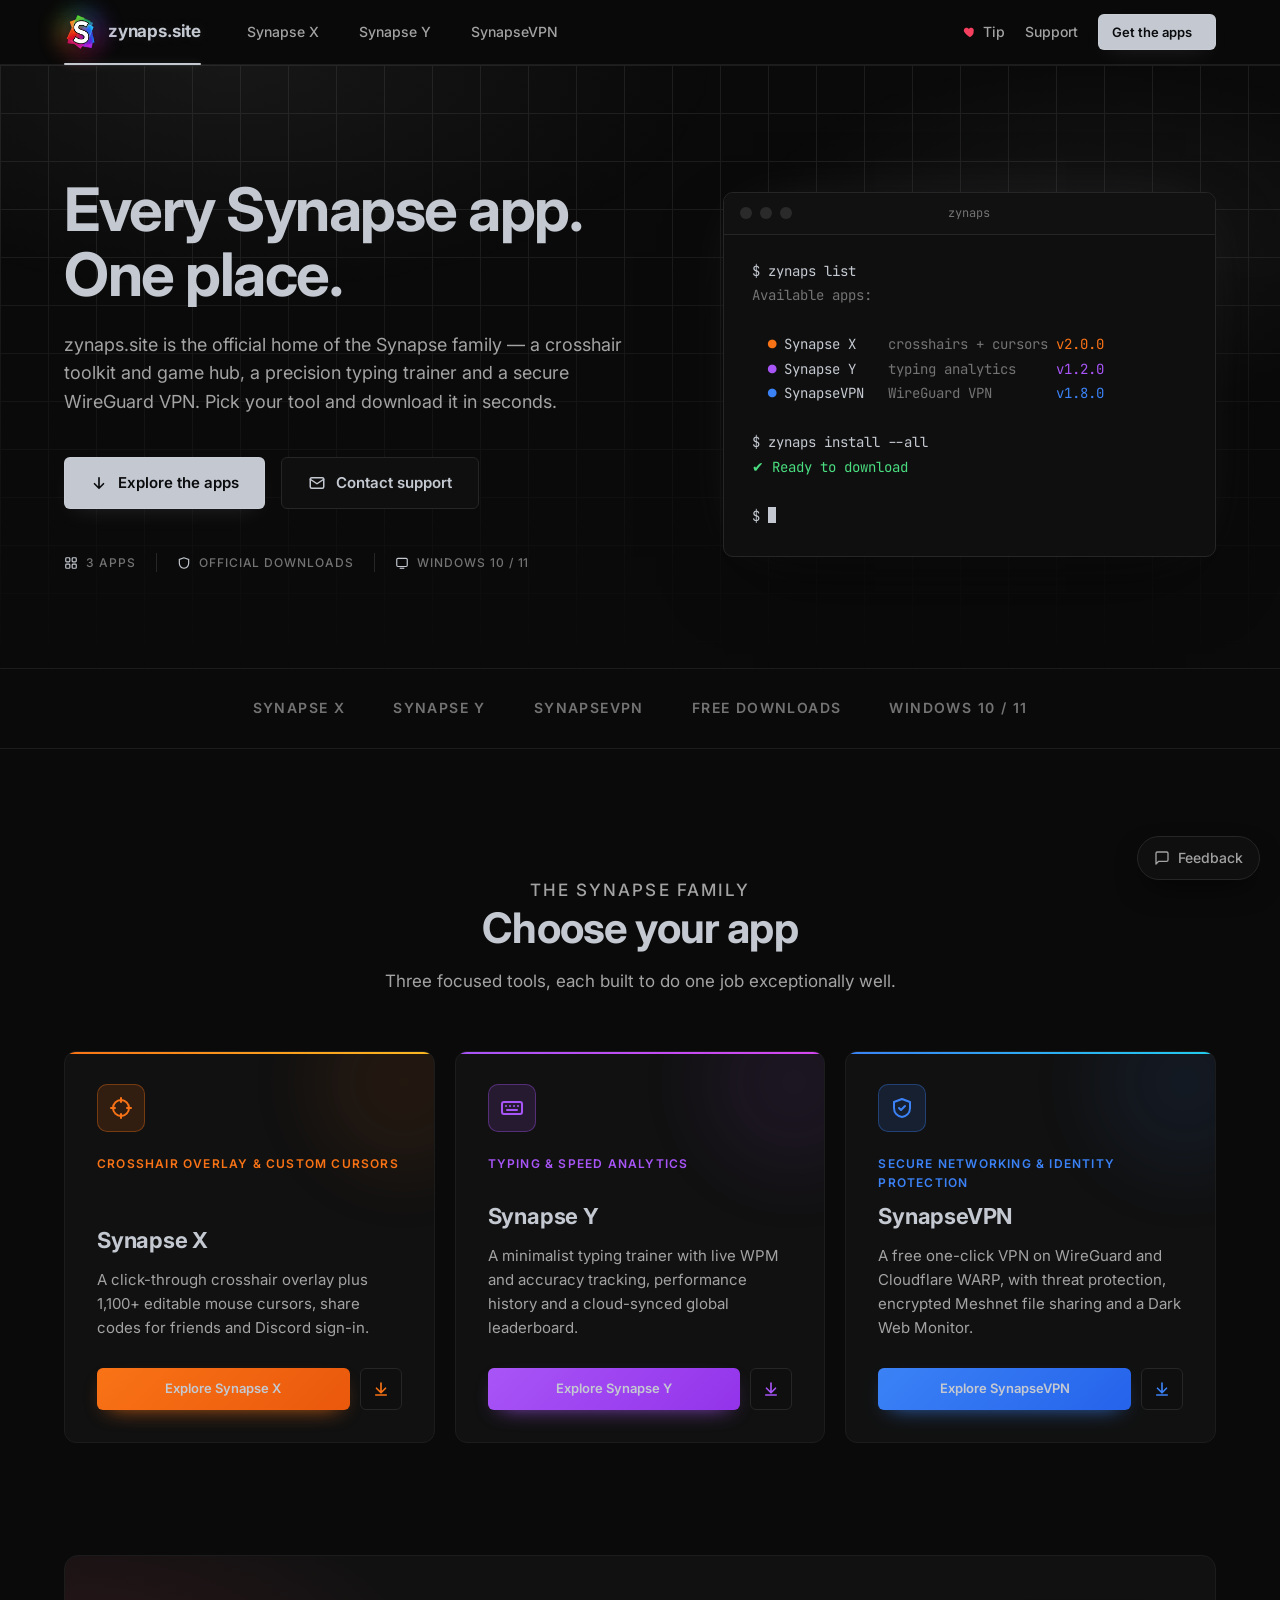
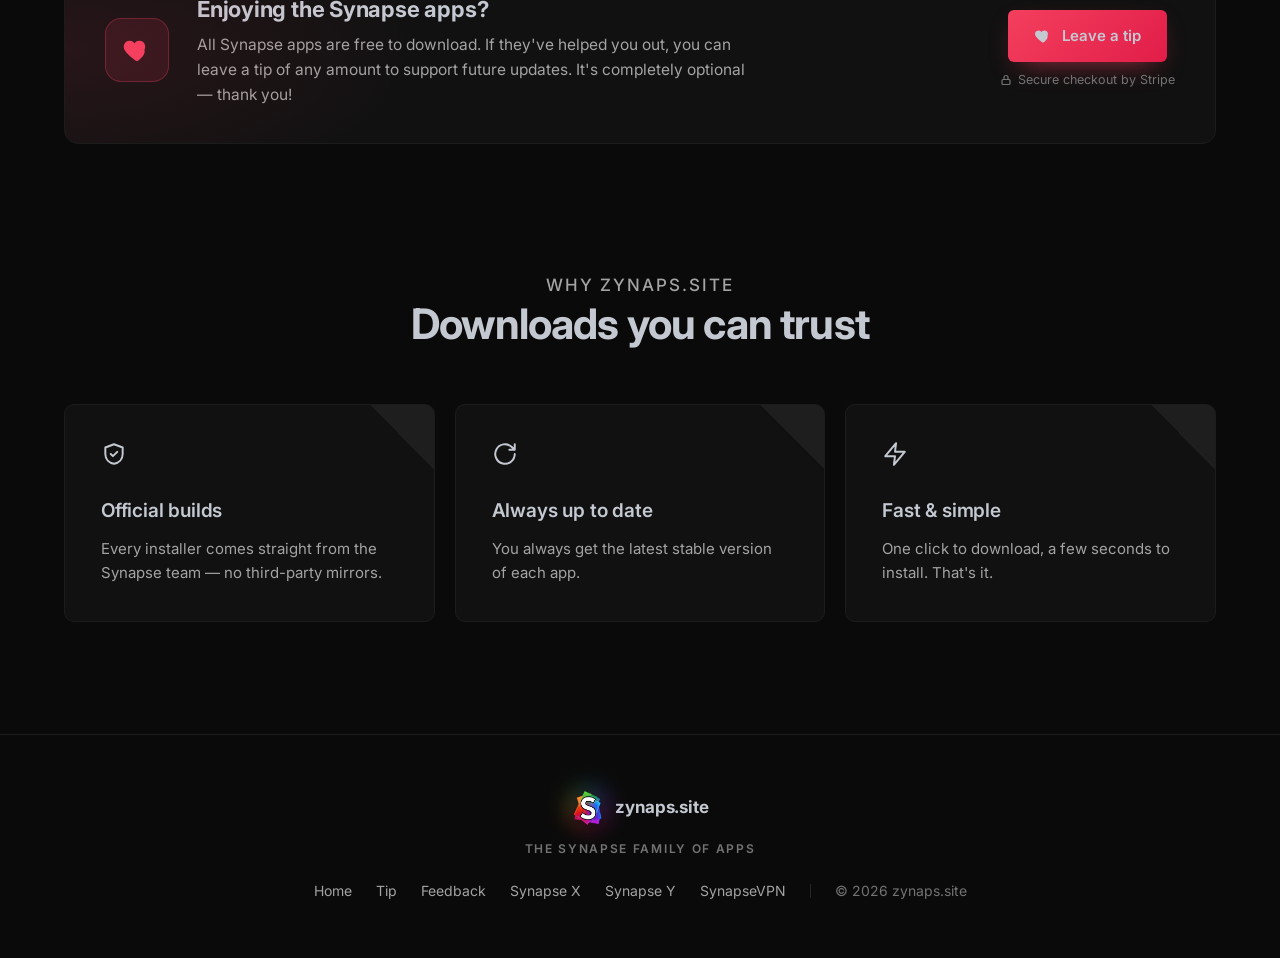
==== commit 19e3cf92: "Synapse X 2.0.0: live downloads from SynapseX-releases, cursors and Discord sign-in The Synapse X do" ====
--- a/index.html
+++ b/index.html
@@ -894,7 +894,7 @@
 <pre><span class="p">$</span> zynaps list
 <span class="d">Available apps:</span>
 
-  <span class="cx">●</span> Synapse X    <span class="d">crosshair toolkit    </span><span class="cx">v1.8.0</span>
+  <span class="cx">●</span> Synapse X    <span class="d">crosshairs + cursors </span><span class="cx js-x-version">v2.0.0</span>
   <span class="cy">●</span> Synapse Y    <span class="d">typing analytics     </span><span class="cy">v1.2.0</span>
   <span class="cv">●</span> SynapseVPN   <span class="d">WireGuard VPN        </span><span class="cv js-vpn-version">v1.8.0</span>
 
@@ -922,12 +922,12 @@
           <div class="apps-grid">
             <article class="app-card" style="--c:#f97316; --c2:#fbbf24; --c3:#ea580c">
               <div class="app-icon"><svg width="24" height="24" viewBox="0 0 24 24" fill="none" stroke="currentColor" stroke-width="2" stroke-linecap="round" stroke-linejoin="round"><circle cx="12" cy="12" r="8"/><path d="M12 2v4M12 18v4M2 12h4M18 12h4"/></svg></div>
-              <p class="tag">Desktop utility &amp; crosshair toolkit</p>
+              <p class="tag">Crosshair overlay &amp; custom cursors</p>
               <h3>Synapse X</h3>
-              <p>A custom crosshair overlay and game hub with quick tabs for Roblox, Fortnite, Counter-Strike and Minecraft, plus a squad section.</p>
+              <p>A click-through crosshair overlay plus 1,100+ editable mouse cursors, share codes for friends and Discord sign-in.</p>
               <div class="row">
                 <button class="btn btn-app js-goto" type="button" data-target="x">Explore Synapse X</button>
-                <a class="btn btn-dl js-download" data-app="x" href="downloads/SynapseX-Setup-1.8.0.exe" download aria-label="Download Synapse X"><svg width="18" height="18" viewBox="0 0 24 24" fill="none" stroke="currentColor" stroke-width="2.2" stroke-linecap="round" stroke-linejoin="round"><path d="M12 4v12M6 11l6 6 6-6M5 20h14"/></svg></a>
+                <a class="btn btn-dl js-download js-x-file" data-app="x" href="https://github.com/DavidTG08/SynapseX-releases/releases/latest" aria-label="Download Synapse X"><svg width="18" height="18" viewBox="0 0 24 24" fill="none" stroke="currentColor" stroke-width="2.2" stroke-linecap="round" stroke-linejoin="round"><path d="M12 4v12M6 11l6 6 6-6M5 20h14"/></svg></a>
               </div>
             </article>
             <article class="app-card" style="--c:#a855f7; --c2:#d946ef; --c3:#9333ea">
@@ -1007,10 +1007,10 @@
       <section class="hero">
         <div class="container">
           <div>
-            <h1 class="fade">Synapse X<span class="accent">The Ultimate Desktop Utility &amp; Crosshair Toolkit</span></h1>
-            <p class="lead fade">Synapse X is a sleek, Electron-based desktop utility featuring a fully customizable crosshair overlay toolkit and a dedicated game selection hub for your favorite titles.</p>
+            <h1 class="fade">Synapse X<span class="accent">Crosshair Overlay &amp; 1,100+ Custom Cursors</span></h1>
+            <p class="lead fade">Put a pixel-perfect crosshair on top of any game, and turn your Windows mouse pointer into one of 1,100+ cursors you can fully edit. Sign in with Discord to bring your name, avatar and avatar decoration along.</p>
             <div class="hero-actions fade">
-              <a class="btn btn-primary btn-lg js-download" href="downloads/SynapseX-Setup-1.8.0.exe" download>
+              <a class="btn btn-primary btn-lg js-download js-x-file" href="https://github.com/DavidTG08/SynapseX-releases/releases/latest">
                 <svg class="arrow" width="18" height="18" viewBox="0 0 24 24" fill="none" stroke="currentColor" stroke-width="2.2" stroke-linecap="round" stroke-linejoin="round"><path d="M12 4v12M6 11l6 6 6-6M5 20h14"/></svg>
                 Download Synapse X
               </a>
@@ -1021,8 +1021,8 @@
             </div>
             <div class="badges fade">
               <span><svg width="14" height="14" viewBox="0 0 24 24" fill="none" stroke="currentColor" stroke-width="2"><circle cx="12" cy="12" r="8"/><path d="M12 2v4M12 18v4M2 12h4M18 12h4"/></svg>Crosshair toolkit</span>
-              <span><svg width="14" height="14" viewBox="0 0 24 24" fill="none" stroke="currentColor" stroke-width="2"><rect x="2" y="7" width="20" height="10" rx="4"/><path d="M7 12h3M8.5 10.5v3"/></svg>Game hub</span>
-              <span><svg width="14" height="14" viewBox="0 0 24 24" fill="none" stroke="currentColor" stroke-width="2"><circle cx="12" cy="12" r="9" stroke-dasharray="3 3"/></svg>v1.8.0</span>
+              <span><svg width="14" height="14" viewBox="0 0 24 24" fill="none" stroke="currentColor" stroke-width="2" stroke-linejoin="round"><path d="M5 3l14 7-6 2-2 6z"/></svg>1,100+ cursors</span>
+              <span><svg width="14" height="14" viewBox="0 0 24 24" fill="none" stroke="currentColor" stroke-width="2"><circle cx="12" cy="12" r="9" stroke-dasharray="3 3"/></svg><span class="js-x-version">v2.0.0</span></span>
             </div>
           </div>
           <div class="terminal fade" aria-hidden="true">
@@ -1031,11 +1031,13 @@
 <span class="d">Loading dashboard ...... </span><span class="ok">ready</span>
 <span class="d">Welcome banner ......... </span><span class="hl">"Welcome back!"</span>
 
-<span class="p">$</span> synapse-x select --game counter-strike
-<span class="d">Game tab ............... </span>Counter-Strike
+<span class="p">$</span> synapse-x crosshair --equip "Pink Gang"
 <span class="d">Crosshair overlay ...... </span><span class="ok">on</span>
-<span class="d">Sidebar ................ </span>collapsed
-<span class="d">Squad .................. </span><span class="ok">4 online</span>
+<span class="d">Position ............... </span>exact center
+
+<span class="p">$</span> synapse-x cursor --use "Neon Cyan Sword"
+<span class="d">Library ................ </span><span class="hl">1,147 cursors</span>
+<span class="d">Windows pointer ........ </span><span class="ok">updated</span>
 
 <span class="p">$</span> <span class="cursor"></span></pre>
           </div>
@@ -1044,7 +1046,7 @@
 
       <div class="strip">
         <div class="container">
-          <span>Roblox</span><span>Fortnite</span><span>Counter-Strike</span><span>Minecraft</span><span>Crosshair overlay</span>
+          <span>Crosshair overlay</span><span>1,100+ cursors</span><span>Cursor editor</span><span>Discord sign-in</span><span>Share codes</span>
         </div>
       </div>
 
@@ -1052,38 +1054,39 @@
         <div class="container">
           <div class="section-head">
             <p class="eyebrow">Core features</p>
-            <h2>Your crosshair and games, in one hub</h2>
-            <p>Custom reticles, quick game tabs and a clean dashboard — all in Synapse Orange.</p>
+            <h2>Your crosshair and your cursor, in one app</h2>
+            <p>Design it, save it, share it, and use it everywhere. All in Synapse Orange.</p>
           </div>
           <div class="groups">
             <article class="group">
               <div class="group-head">
                 <div class="group-icon"><svg width="22" height="22" viewBox="0 0 24 24" fill="none" stroke="currentColor" stroke-width="1.9" stroke-linecap="round" stroke-linejoin="round"><circle cx="12" cy="12" r="8"/><path d="M12 2v4M12 18v4M2 12h4M18 12h4"/><circle cx="12" cy="12" r="1.2"/></svg></div>
-                <div><span class="group-num">01</span><h3>Crosshair Toolkit &amp; Game Hub</h3></div>
+                <div><span class="group-num">01</span><h3>Crosshair Overlay</h3></div>
               </div>
               <ul>
-                <li><svg width="16" height="16" viewBox="0 0 24 24" fill="none" stroke="currentColor" stroke-width="2.4" stroke-linecap="round" stroke-linejoin="round"><path d="m5 12 5 5L20 7"/></svg><div><h4>Game-specific tabs</h4><p>A dedicated selection sidebar with instant-access tabs for Roblox, Fortnite, Counter-Strike and Minecraft.</p></div></li>
-                <li><svg width="16" height="16" viewBox="0 0 24 24" fill="none" stroke="currentColor" stroke-width="2.4" stroke-linecap="round" stroke-linejoin="round"><path d="m5 12 5 5L20 7"/></svg><div><h4>Crosshair overlay</h4><p>A built-in crosshair toolkit that gives you custom reticles for competitive gaming.</p></div></li>
+                <li><svg width="16" height="16" viewBox="0 0 24 24" fill="none" stroke="currentColor" stroke-width="2.4" stroke-linecap="round" stroke-linejoin="round"><path d="m5 12 5 5L20 7"/></svg><div><h4>Pixel-perfect and click-through</h4><p>Lines, gap, thickness, center dot, circle, outline and T-shape, drawn at the exact center of your screen. Clicks go straight to your game.</p></div></li>
+                <li><svg width="16" height="16" viewBox="0 0 24 24" fill="none" stroke="currentColor" stroke-width="2.4" stroke-linecap="round" stroke-linejoin="round"><path d="m5 12 5 5L20 7"/></svg><div><h4>Designer, library and hotkeys</h4><p>20 built-in crosshairs by game, a live designer, and global hotkeys to show, hide and switch crosshairs in-game.</p></div></li>
               </ul>
             </article>
             <article class="group">
               <div class="group-head">
                 <div class="group-icon"><svg width="22" height="22" viewBox="0 0 24 24" fill="none" stroke="currentColor" stroke-width="1.9" stroke-linecap="round" stroke-linejoin="round"><rect x="3" y="4" width="18" height="16" rx="2"/><path d="M9 4v16M13 9h4M13 13h4"/></svg></div>
-                <div><span class="group-num">02</span><h3>Advanced Custom UI &amp; Navigation</h3></div>
+                <div><span class="group-num">02</span><h3>1,100+ Custom Cursors</h3></div>
               </div>
               <ul>
-                <li><svg width="16" height="16" viewBox="0 0 24 24" fill="none" stroke="currentColor" stroke-width="2.4" stroke-linecap="round" stroke-linejoin="round"><path d="m5 12 5 5L20 7"/></svg><div><h4>Collapsible sidebar</h4><p>A smooth, toggleable left sidebar with the Synapse logo and game tabs — collapse it to maximize screen space.</p></div></li>
-                <li><svg width="16" height="16" viewBox="0 0 24 24" fill="none" stroke="currentColor" stroke-width="2.4" stroke-linecap="round" stroke-linejoin="round"><path d="m5 12 5 5L20 7"/></svg><div><h4>Animated welcome banner</h4><p>A rotating top banner for messages, updates and welcome texts.</p></div></li>
-                <li><svg width="16" height="16" viewBox="0 0 24 24" fill="none" stroke="currentColor" stroke-width="2.4" stroke-linecap="round" stroke-linejoin="round"><path d="m5 12 5 5L20 7"/></svg><div><h4>Grid-based dashboard</h4><p>Clean, equal-sized action buttons laid out in a grid for easy navigation and tool selection.</p></div></li>
+                <li><svg width="16" height="16" viewBox="0 0 24 24" fill="none" stroke="currentColor" stroke-width="2.4" stroke-linecap="round" stroke-linejoin="round"><path d="m5 12 5 5L20 7"/></svg><div><h4>Click to use</h4><p>37 original shapes in 31 color themes, from classic arrows to swords, rockets and retro pixel art. One click makes it your Windows pointer.</p></div></li>
+                <li><svg width="16" height="16" viewBox="0 0 24 24" fill="none" stroke="currentColor" stroke-width="2.4" stroke-linecap="round" stroke-linejoin="round"><path d="m5 12 5 5L20 7"/></svg><div><h4>Edit everything</h4><p>Colors, outline, size, opacity, gradient, glow, shadow, pixel style and a left-handed mode, with a live test area.</p></div></li>
+                <li><svg width="16" height="16" viewBox="0 0 24 24" fill="none" stroke="currentColor" stroke-width="2.4" stroke-linecap="round" stroke-linejoin="round"><path d="m5 12 5 5L20 7"/></svg><div><h4>Restore any time</h4><p>Your original Windows cursor is remembered and comes back with one click.</p></div></li>
               </ul>
             </article>
             <article class="group">
               <div class="group-head">
                 <div class="group-icon"><svg width="22" height="22" viewBox="0 0 24 24" fill="none" stroke="currentColor" stroke-width="1.9" stroke-linecap="round" stroke-linejoin="round"><circle cx="9" cy="8" r="3.5"/><path d="M2.5 20a6.5 6.5 0 0 1 13 0"/><path d="M16 4.5a3.5 3.5 0 0 1 0 7M18 14a6.5 6.5 0 0 1 3.5 6"/></svg></div>
-                <div><span class="group-num">03</span><h3>Social &amp; Community Integration</h3></div>
+                <div><span class="group-num">03</span><h3>Accounts &amp; Sharing</h3></div>
               </div>
               <ul>
-                <li><svg width="16" height="16" viewBox="0 0 24 24" fill="none" stroke="currentColor" stroke-width="2.4" stroke-linecap="round" stroke-linejoin="round"><path d="m5 12 5 5L20 7"/></svg><div><h4>Squad section</h4><p>A dedicated social area built into the dashboard to manage and view your gaming squad.</p></div></li>
+                <li><svg width="16" height="16" viewBox="0 0 24 24" fill="none" stroke="currentColor" stroke-width="2.4" stroke-linecap="round" stroke-linejoin="round"><path d="m5 12 5 5L20 7"/></svg><div><h4>Sign in with Discord</h4><p>Your Discord name, avatar and avatar decoration show up in Synapse X.</p></div></li>
+                <li><svg width="16" height="16" viewBox="0 0 24 24" fill="none" stroke="currentColor" stroke-width="2.4" stroke-linecap="round" stroke-linejoin="round"><path d="m5 12 5 5L20 7"/></svg><div><h4>Share codes and squad</h4><p>Send any crosshair or cursor as a short code, and keep your friends’ crosshairs one click away.</p></div></li>
               </ul>
             </article>
             <article class="group">
@@ -1303,7 +1306,7 @@
         <h2>Ready to get <span class="js-name-plain">Synapse X</span>?</h2>
         <p class="js-cta-text">Free to download. Up and running in under a minute.</p>
         <div class="cta-actions">
-          <a class="btn btn-primary btn-lg js-download" href="downloads/SynapseX-Setup-1.8.0.exe" download>
+          <a class="btn btn-primary btn-lg js-download" href="https://github.com/DavidTG08/SynapseX-releases/releases/latest">
             <svg class="arrow" width="18" height="18" viewBox="0 0 24 24" fill="none" stroke="currentColor" stroke-width="2.2" stroke-linecap="round" stroke-linejoin="round"><path d="M12 4v12M6 11l6 6 6-6M5 20h14"/></svg>
             Download now
           </a>
@@ -1404,9 +1407,10 @@
     (function () {
       // App details in tab order. Edit file paths, sizes and notes here.
       const APPS = {
-        x:   { name: 'Synapse X',  file: 'downloads/SynapseX-Setup-1.8.0.exe',   size: '36 MB',
-               cta: 'Your crosshair, your games and your squad in one hub.',
-               notes: 'Synapse X 1.8.0 — new squad section, collapsible sidebar and animated welcome banner.' },
+        // file, size and notes are filled in from the newest GitHub release (see below).
+        x:   { name: 'Synapse X',  file: 'https://github.com/DavidTG08/SynapseX-releases/releases/latest',   size: 'Windows installer',
+               cta: 'A pixel-perfect crosshair and 1,100+ custom cursors. Free for Windows 10 / 11.',
+               notes: 'Synapse X 2.0.0 — 1,100+ editable cursors, Discord sign-in, and a crosshair that works everywhere.' },
         y:   { name: 'Synapse Y',  file: 'downloads/SynapseY-Setup-1.2.0.exe',   size: '22 MB',
                cta: 'Boost your WPM and climb the global leaderboard.',
                notes: 'Synapse Y 1.2.0 — live WPM tracking, performance history and cloud-synced leaderboards.' },
@@ -1415,6 +1419,26 @@
                cta: 'One-click VPN, threat protection and breach alerts. Free for Windows 10 / 11.',
                notes: 'SynapseVPN — see the latest release notes on GitHub.' }
       };
+
+      // Synapse X: always link the newest installer from GitHub Releases.
+      fetch('https://api.github.com/repos/DavidTG08/SynapseX-releases/releases/latest', { headers: { Accept: 'application/vnd.github+json' } })
+        .then(r => r.ok ? r.json() : Promise.reject(r.status))
+        .then(release => {
+          const exe = (release.assets || []).find(a => /\.exe$/i.test(a.name));
+          if (!exe) return;
+          const version = String(release.tag_name || '').replace(/^v/, '');
+          APPS.x.file = exe.browser_download_url;
+          APPS.x.size = Math.round(exe.size / 1e6) + ' MB';
+          const firstNote = String(release.body || '').split('\n').map(l => l.replace(/^[-*#]\s*/, '').trim()).filter(Boolean)[0];
+          APPS.x.notes = 'Synapse X ' + version + (firstNote ? ' — ' + firstNote : '');
+          document.querySelectorAll('.js-x-file').forEach(a => a.href = exe.browser_download_url);
+          document.querySelectorAll('.js-x-version').forEach(el => el.textContent = 'v' + version);
+          if (current === 'x') {
+            headerBtn.href = exe.browser_download_url;
+            document.querySelectorAll('.cta .js-download').forEach(a => a.href = exe.browser_download_url);
+          }
+        })
+        .catch(() => { /* keep the link to the releases page */ });
 
       // SynapseVPN: always link the newest installer from GitHub Releases.
       fetch('https://api.github.com/repos/DavidTG08/SynapseVPN-releases/releases/latest', { headers: { Accept: 'application/vnd.github+json' } })
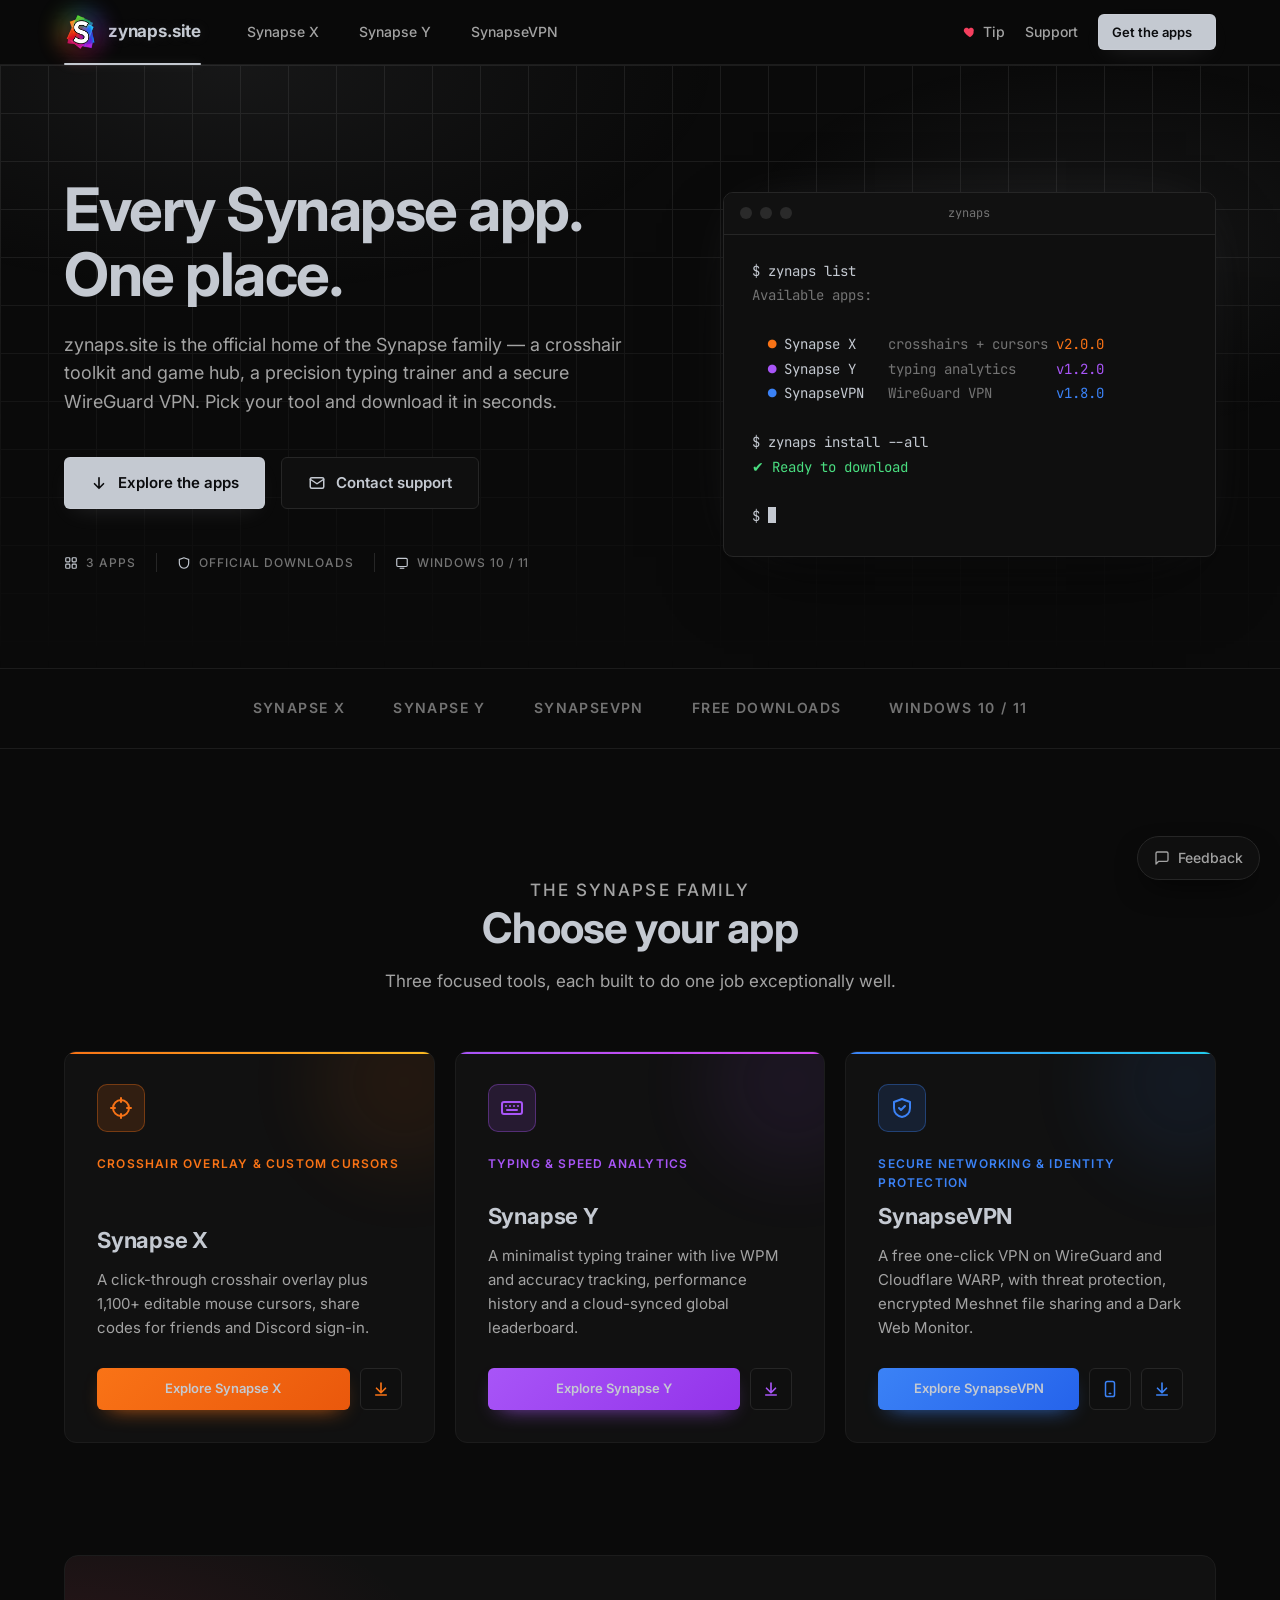
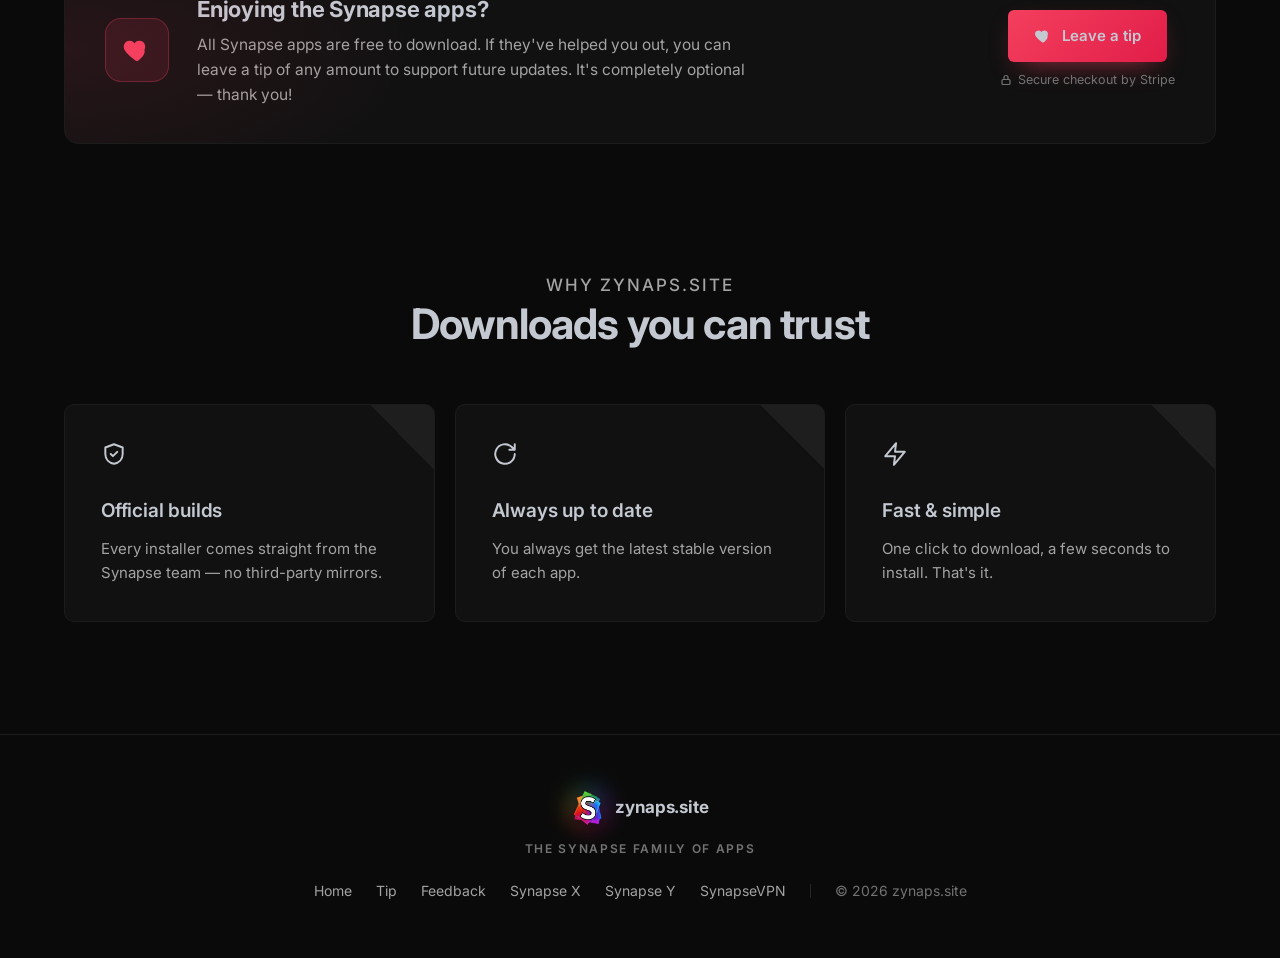
==== commit 1f75cb8e: "SynapseVPN for Android: add the APK download "Android APK" buttons on the SynapseVPN tab and app car" ====
--- a/index.html
+++ b/index.html
@@ -4,7 +4,7 @@
   <meta charset="UTF-8" />
   <meta name="viewport" content="width=device-width, initial-scale=1.0" />
   <title>zynaps.site — Downloads</title>
-  <meta name="description" content="Download Synapse X, Synapse Y and SynapseVPN." />
+  <meta name="description" content="Download Synapse X, Synapse Y and SynapseVPN for Windows and Android." />
   <link rel="icon" href="Gemini_Generated_Image_wgi2nnwgi2nnwgi2-Photoroom.jpg" />
   <link rel="preconnect" href="https://fonts.googleapis.com" />
   <link rel="preconnect" href="https://fonts.gstatic.com" crossorigin />
@@ -947,6 +947,7 @@
               <p>A free one-click VPN on WireGuard and Cloudflare WARP, with threat protection, encrypted Meshnet file sharing and a Dark Web Monitor.</p>
               <div class="row">
                 <button class="btn btn-app js-goto" type="button" data-target="vpn">Explore SynapseVPN</button>
+                <a class="btn btn-dl js-vpn-apk" href="https://github.com/DavidTG08/SynapseVPN-releases/releases/download/android-v1.0.0/SynapseVPN-Android-1.0.0.apk" aria-label="Download SynapseVPN for Android (APK)" title="Android APK"><svg width="18" height="18" viewBox="0 0 24 24" fill="none" stroke="currentColor" stroke-width="2" stroke-linecap="round" stroke-linejoin="round"><rect x="6" y="2" width="12" height="20" rx="2.5"/><path d="M11 18h2"/></svg></a>
                 <a class="btn btn-dl js-download js-vpn-file" data-app="vpn" href="https://github.com/DavidTG08/SynapseVPN-releases/releases/latest" aria-label="Download SynapseVPN"><svg width="18" height="18" viewBox="0 0 24 24" fill="none" stroke="currentColor" stroke-width="2.2" stroke-linecap="round" stroke-linejoin="round"><path d="M12 4v12M6 11l6 6 6-6M5 20h14"/></svg></a>
               </div>
             </article>
@@ -1208,11 +1209,15 @@
         <div class="container">
           <div>
             <h1 class="fade">SynapseVPN<span class="accent">Secure Networking &amp; Identity Protection</span></h1>
-            <p class="lead fade">SynapseVPN is a free VPN and security app for Windows. Connect in one click over WireGuard and Cloudflare WARP, block dangerous sites, trackers and ads, share files between your own PCs, and find out if your accounts were leaked. Nothing extra to install.</p>
+            <p class="lead fade">SynapseVPN is a free VPN and security app for Windows and Android. Connect in one click over WireGuard and Cloudflare WARP, block dangerous sites, trackers and ads, share files between your own PCs and phone, and find out if your accounts were leaked. Nothing extra to install.</p>
             <div class="hero-actions fade">
               <a class="btn btn-primary btn-lg js-download js-vpn-file" data-app="vpn" href="https://github.com/DavidTG08/SynapseVPN-releases/releases/latest">
                 <svg class="arrow" width="18" height="18" viewBox="0 0 24 24" fill="none" stroke="currentColor" stroke-width="2.2" stroke-linecap="round" stroke-linejoin="round"><path d="M12 4v12M6 11l6 6 6-6M5 20h14"/></svg>
                 Download SynapseVPN
+              </a>
+              <a class="btn btn-secondary btn-lg js-vpn-apk" href="https://github.com/DavidTG08/SynapseVPN-releases/releases/download/android-v1.0.0/SynapseVPN-Android-1.0.0.apk" aria-label="Download SynapseVPN for Android (APK)">
+                <svg width="18" height="18" viewBox="0 0 24 24" fill="none" stroke="currentColor" stroke-width="2" stroke-linecap="round" stroke-linejoin="round"><rect x="6" y="2" width="12" height="20" rx="2.5"/><path d="M11 18h2"/></svg>
+                Android APK
               </a>
               <button class="btn btn-secondary btn-lg js-notes" type="button">
                 <svg width="18" height="18" viewBox="0 0 24 24" fill="none" stroke="currentColor" stroke-width="2" stroke-linecap="round" stroke-linejoin="round"><path d="M14 3H6a2 2 0 0 0-2 2v14a2 2 0 0 0 2 2h12a2 2 0 0 0 2-2V9z"/><path d="M14 3v6h6M8 13h8M8 17h5"/></svg>
@@ -1459,6 +1464,18 @@
           }
         })
         .catch(() => { /* keep the link to the releases page */ });
+      // SynapseVPN for Android: the newest APK (releases tagged android-v…, never marked "latest",
+      // so the Windows download and the PC app's updater keep using the Windows release).
+      fetch('https://api.github.com/repos/DavidTG08/SynapseVPN-releases/releases?per_page=30', { headers: { Accept: 'application/vnd.github+json' } })
+        .then(r => r.ok ? r.json() : Promise.reject(r.status))
+        .then(list => {
+          for (const release of list) {
+            if (release.draft || release.prerelease || !/^android-v/.test(release.tag_name || '')) continue;
+            const apk = (release.assets || []).find(a => /.apk$/i.test(a.name));
+            if (apk) { document.querySelectorAll('.js-vpn-apk').forEach(a => a.href = apk.browser_download_url); return; }
+          }
+        })
+        .catch(() => { /* keep the built-in link */ });
       const HOME = 'home';
       const tabs = Array.from(document.querySelectorAll('.tab'));
       const panels = Array.from(document.querySelectorAll('.panel'));
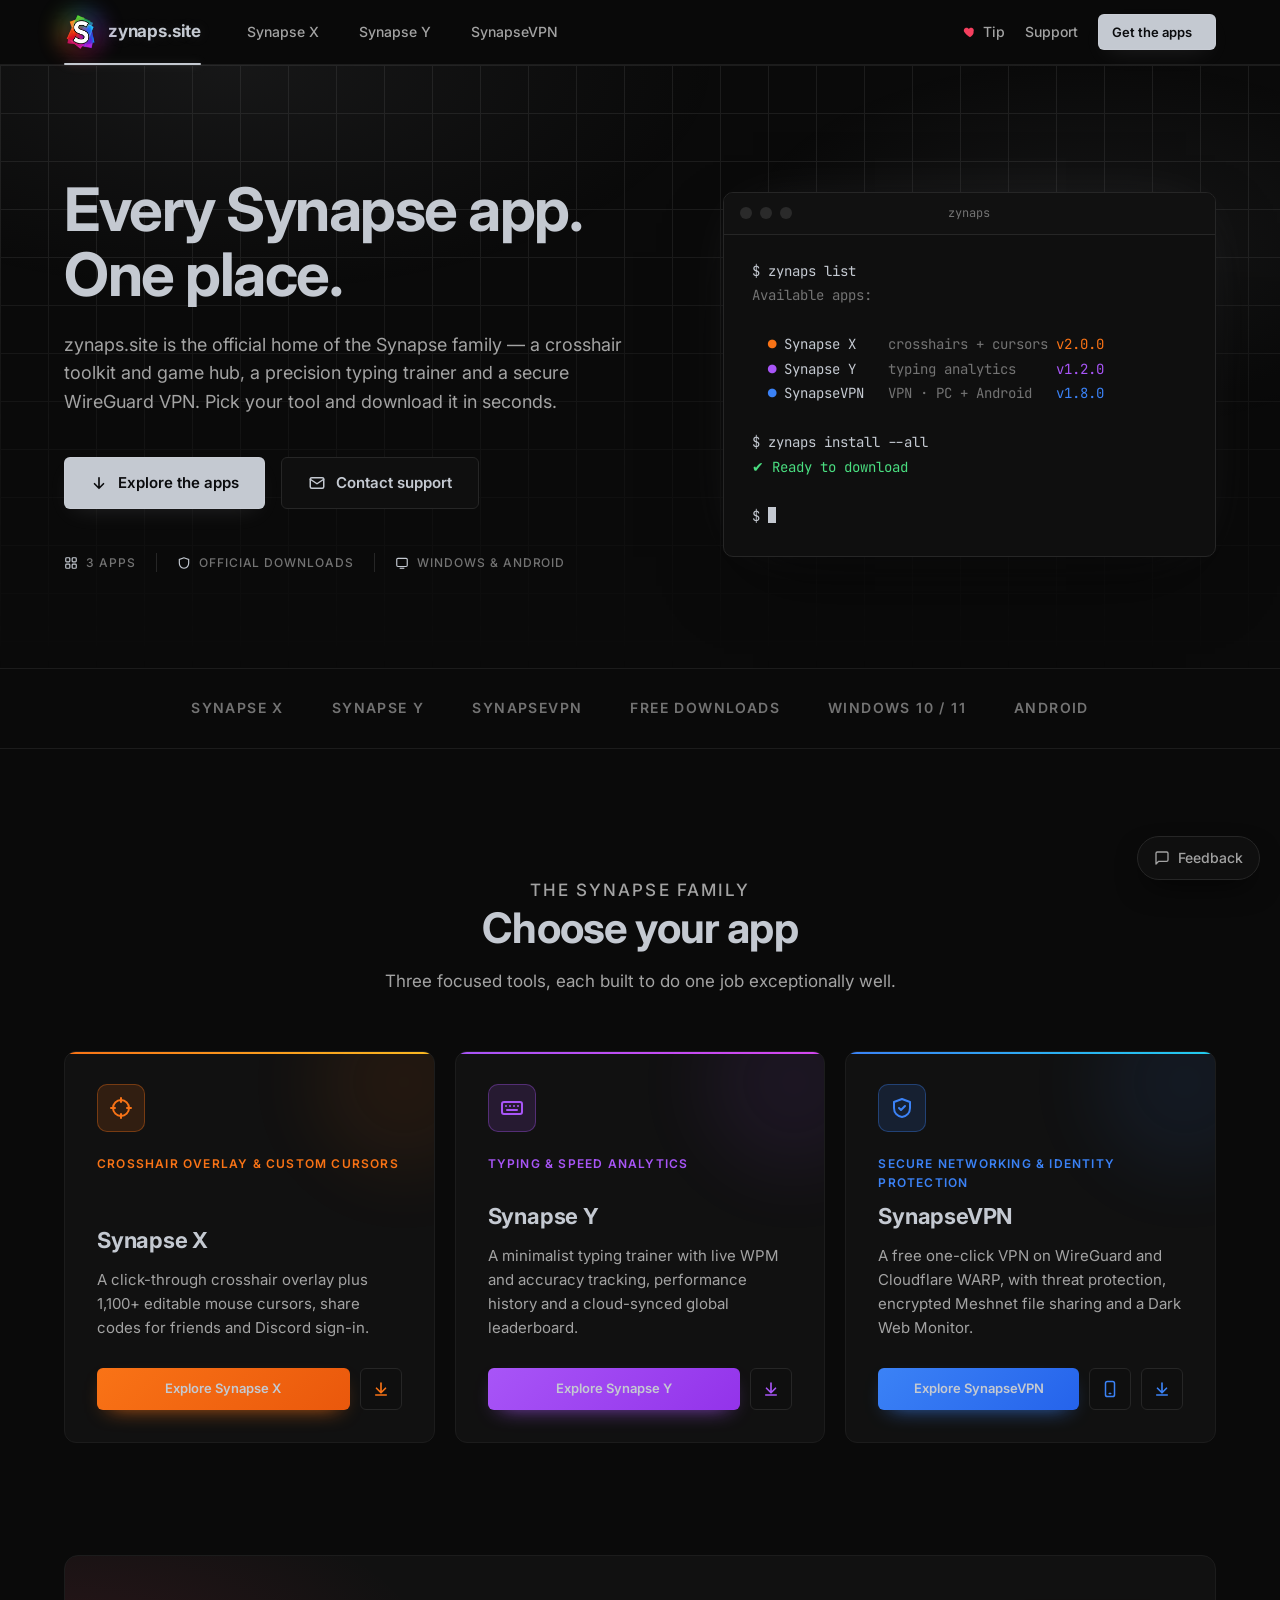
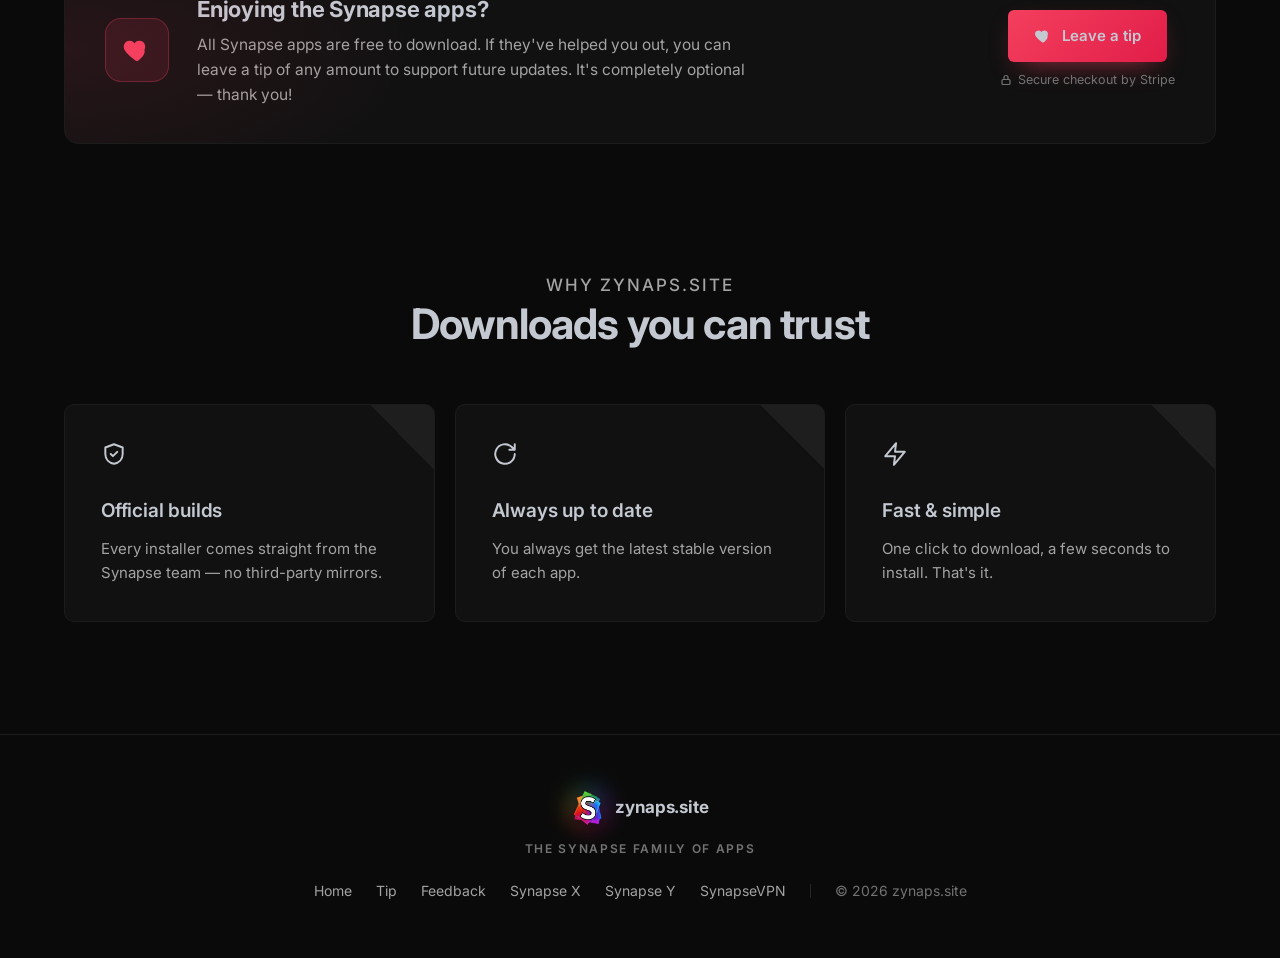
==== commit 94fb4449: "SynapseVPN: Windows & Android everywhere, Speed optimizer and Android feature cards Main page says W" ====
--- a/index.html
+++ b/index.html
@@ -886,7 +886,7 @@
             <div class="badges fade">
               <span><svg width="14" height="14" viewBox="0 0 24 24" fill="none" stroke="currentColor" stroke-width="2"><rect x="3" y="3" width="7" height="7" rx="1.5"/><rect x="14" y="3" width="7" height="7" rx="1.5"/><rect x="3" y="14" width="7" height="7" rx="1.5"/><rect x="14" y="14" width="7" height="7" rx="1.5"/></svg>3 apps</span>
               <span><svg width="14" height="14" viewBox="0 0 24 24" fill="none" stroke="currentColor" stroke-width="2"><path d="M12 3 4 6v6c0 5 3.4 8.3 8 9 4.6-.7 8-4 8-9V6z"/></svg>Official downloads</span>
-              <span><svg width="14" height="14" viewBox="0 0 24 24" fill="none" stroke="currentColor" stroke-width="2"><rect x="3" y="4" width="18" height="14" rx="2"/><path d="M8 21h8"/></svg>Windows 10 / 11</span>
+              <span><svg width="14" height="14" viewBox="0 0 24 24" fill="none" stroke="currentColor" stroke-width="2"><rect x="3" y="4" width="18" height="14" rx="2"/><path d="M8 21h8"/></svg>Windows &amp; Android</span>
             </div>
           </div>
           <div class="terminal fade" aria-hidden="true">
@@ -896,7 +896,7 @@
 
   <span class="cx">●</span> Synapse X    <span class="d">crosshairs + cursors </span><span class="cx js-x-version">v2.0.0</span>
   <span class="cy">●</span> Synapse Y    <span class="d">typing analytics     </span><span class="cy">v1.2.0</span>
-  <span class="cv">●</span> SynapseVPN   <span class="d">WireGuard VPN        </span><span class="cv js-vpn-version">v1.8.0</span>
+  <span class="cv">●</span> SynapseVPN   <span class="d">VPN · PC + Android   </span><span class="cv js-vpn-version">v1.8.0</span>
 
 <span class="p">$</span> zynaps install --all
 <span class="ok">✔ Ready to download</span>
@@ -908,7 +908,7 @@
 
       <div class="strip">
         <div class="container">
-          <span>Synapse X</span><span>Synapse Y</span><span>SynapseVPN</span><span>Free downloads</span><span>Windows 10 / 11</span>
+          <span>Synapse X</span><span>Synapse Y</span><span>SynapseVPN</span><span>Free downloads</span><span>Windows 10 / 11</span><span>Android</span>
         </div>
       </div>
 
@@ -1209,7 +1209,7 @@
         <div class="container">
           <div>
             <h1 class="fade">SynapseVPN<span class="accent">Secure Networking &amp; Identity Protection</span></h1>
-            <p class="lead fade">SynapseVPN is a free VPN and security app for Windows and Android. Connect in one click over WireGuard and Cloudflare WARP, block dangerous sites, trackers and ads, share files between your own PCs and phone, and find out if your accounts were leaked. Nothing extra to install.</p>
+            <p class="lead fade">SynapseVPN is a free VPN and security app for Windows and Android. Connect in one click over WireGuard and Cloudflare WARP, block dangerous sites, trackers and ads, share files between your own PCs and phone, find out if your accounts were leaked, and tune your PC for gaming with the Speed optimizer. Nothing extra to install.</p>
             <div class="hero-actions fade">
               <a class="btn btn-primary btn-lg js-download js-vpn-file" data-app="vpn" href="https://github.com/DavidTG08/SynapseVPN-releases/releases/latest">
                 <svg class="arrow" width="18" height="18" viewBox="0 0 24 24" fill="none" stroke="currentColor" stroke-width="2.2" stroke-linecap="round" stroke-linejoin="round"><path d="M12 4v12M6 11l6 6 6-6M5 20h14"/></svg>
@@ -1248,7 +1248,7 @@
 
       <div class="strip">
         <div class="container">
-          <span>WireGuard</span><span>Cloudflare WARP</span><span>Threat protection</span><span>Meshnet</span><span>Dark Web Monitor</span><span>Free</span>
+          <span>WireGuard</span><span>Cloudflare WARP</span><span>Threat protection</span><span>Meshnet</span><span>Dark Web Monitor</span><span>Speed optimizer</span><span>Windows &amp; Android</span><span>Free</span>
         </div>
       </div>
 
@@ -1257,7 +1257,7 @@
           <div class="section-head">
             <p class="eyebrow">Core features</p>
             <h2>One click. Fully protected.</h2>
-            <p>A fast VPN, threat protection, private file sharing and breach alerts in one clean Windows app.</p>
+            <p>A fast VPN, threat protection, private file sharing, breach alerts and a gaming Speed optimizer, in one clean app for Windows and Android. One account works on all your devices.</p>
           </div>
           <div class="groups">
             <article class="group">
@@ -1267,7 +1267,7 @@
               </div>
               <ul>
                 <li><svg width="16" height="16" viewBox="0 0 24 24" fill="none" stroke="currentColor" stroke-width="2.4" stroke-linecap="round" stroke-linejoin="round"><path d="m5 12 5 5L20 7"/></svg><div><h4>WireGuard on Cloudflare WARP</h4><p>Fast, encrypted and free. Your traffic leaves through Cloudflare's network, with low ping for gaming and streaming.</p></div></li>
-                <li><svg width="16" height="16" viewBox="0 0 24 24" fill="none" stroke="currentColor" stroke-width="2.4" stroke-linecap="round" stroke-linejoin="round"><path d="m5 12 5 5L20 7"/></svg><div><h4>Works on strict networks</h4><p>One admin prompt the first time, then just click Connect. If a network like school Wi-Fi blocks the usual port, SynapseVPN finds one that works.</p></div></li>
+                <li><svg width="16" height="16" viewBox="0 0 24 24" fill="none" stroke="currentColor" stroke-width="2.4" stroke-linecap="round" stroke-linejoin="round"><path d="m5 12 5 5L20 7"/></svg><div><h4>Works on strict networks</h4><p>On a PC, one admin prompt the first time; on a phone, just tap OK. Then one click or tap connects. If a network like school Wi-Fi blocks the usual port, SynapseVPN finds one that works.</p></div></li>
               </ul>
             </article>
             <article class="group">
@@ -1277,7 +1277,7 @@
               </div>
               <ul>
                 <li><svg width="16" height="16" viewBox="0 0 24 24" fill="none" stroke="currentColor" stroke-width="2.4" stroke-linecap="round" stroke-linejoin="round"><path d="m5 12 5 5L20 7"/></svg><div><h4>Blocks dangerous sites, trackers and ads</h4><p>About 385,000 malware, phishing, tracker and ad addresses from trusted open lists, updated every day, in every app and browser.</p></div></li>
-                <li><svg width="16" height="16" viewBox="0 0 24 24" fill="none" stroke="currentColor" stroke-width="2.4" stroke-linecap="round" stroke-linejoin="round"><path d="m5 12 5 5L20 7"/></svg><div><h4>File scans and a security check-up</h4><p>New downloads are scanned with Microsoft Defender, copied links lose their tracking parts, and a check-up finds weak spots and outdated apps.</p></div></li>
+                <li><svg width="16" height="16" viewBox="0 0 24 24" fill="none" stroke="currentColor" stroke-width="2.4" stroke-linecap="round" stroke-linejoin="round"><path d="m5 12 5 5L20 7"/></svg><div><h4>File scans and a security check-up</h4><p>On PC, new downloads are scanned with Microsoft Defender and a check-up finds weak spots and outdated apps. On Android, the check-up looks at screen lock, security updates and developer mode. Links lose their tracking parts on both.</p></div></li>
               </ul>
             </article>
             <article class="group">
@@ -1286,8 +1286,8 @@
                 <div><span class="group-num">03</span><h3>Meshnet &amp; File Transfers</h3></div>
               </div>
               <ul>
-                <li><svg width="16" height="16" viewBox="0 0 24 24" fill="none" stroke="currentColor" stroke-width="2.4" stroke-linecap="round" stroke-linejoin="round"><path d="m5 12 5 5L20 7"/></svg><div><h4>Link your own computers</h4><p>Pair two PCs on the same network with a short code. They reach each other over an encrypted WireGuard link.</p></div></li>
-                <li><svg width="16" height="16" viewBox="0 0 24 24" fill="none" stroke="currentColor" stroke-width="2.4" stroke-linecap="round" stroke-linejoin="round"><path d="m5 12 5 5L20 7"/></svg><div><h4>Send files directly</h4><p>Drag files onto a linked PC. They go straight there, never through a server, and are checked when they arrive.</p></div></li>
+                <li><svg width="16" height="16" viewBox="0 0 24 24" fill="none" stroke="currentColor" stroke-width="2.4" stroke-linecap="round" stroke-linejoin="round"><path d="m5 12 5 5L20 7"/></svg><div><h4>Link your PCs and phone</h4><p>Pair your PCs and Android phone on the same network with a short code. They reach each other over an encrypted WireGuard link.</p></div></li>
+                <li><svg width="16" height="16" viewBox="0 0 24 24" fill="none" stroke="currentColor" stroke-width="2.4" stroke-linecap="round" stroke-linejoin="round"><path d="m5 12 5 5L20 7"/></svg><div><h4>Send files directly</h4><p>Drag files onto a linked PC, or tap Send on your phone. They go straight there, never through a server, and are checked when they arrive.</p></div></li>
               </ul>
             </article>
             <article class="group">
@@ -1297,7 +1297,27 @@
               </div>
               <ul>
                 <li><svg width="16" height="16" viewBox="0 0 24 24" fill="none" stroke="currentColor" stroke-width="2.4" stroke-linecap="round" stroke-linejoin="round"><path d="m5 12 5 5L20 7"/></svg><div><h4>Breach alerts for your emails</h4><p>Your emails are checked against known data breaches every day, with a notification when a new one appears and what leaked.</p></div></li>
-                <li><svg width="16" height="16" viewBox="0 0 24 24" fill="none" stroke="currentColor" stroke-width="2.4" stroke-linecap="round" stroke-linejoin="round"><path d="m5 12 5 5L20 7"/></svg><div><h4>Private password check</h4><p>See if a password has leaked before. The password itself never leaves your PC.</p></div></li>
+                <li><svg width="16" height="16" viewBox="0 0 24 24" fill="none" stroke="currentColor" stroke-width="2.4" stroke-linecap="round" stroke-linejoin="round"><path d="m5 12 5 5L20 7"/></svg><div><h4>Private password check</h4><p>See if a password has leaked before. The password itself never leaves your device.</p></div></li>
+              </ul>
+            </article>
+            <article class="group">
+              <div class="group-head">
+                <div class="group-icon"><svg width="22" height="22" viewBox="0 0 24 24" fill="none" stroke="currentColor" stroke-width="1.9" stroke-linecap="round" stroke-linejoin="round"><path d="M4.9 19a9 9 0 1 1 14.2 0"/><path d="m12 13 4.5-4.5"/><circle cx="12" cy="13" r="1.4"/></svg></div>
+                <div><span class="group-num">05</span><h3>Speed Optimizer (PC)</h3></div>
+              </div>
+              <ul>
+                <li><svg width="16" height="16" viewBox="0 0 24 24" fill="none" stroke="currentColor" stroke-width="2.4" stroke-linecap="round" stroke-linejoin="round"><path d="m5 12 5 5L20 7"/></svg><div><h4>One-tap BOOST for gaming</h4><p>A score for how optimized your PC is, and BOOST switches on 8 real Windows tweaks: best performance power mode, Game Mode, GPU scheduling, mouse acceleration off and more. Undo any of them and your old setting comes back exactly.</p></div></li>
+                <li><svg width="16" height="16" viewBox="0 0 24 24" fill="none" stroke="currentColor" stroke-width="2.4" stroke-linecap="round" stroke-linejoin="round"><path d="m5 12 5 5L20 7"/></svg><div><h4>Ping test and free memory</h4><p>Live CPU, memory and ping meters, a ping, jitter and packet-loss test with a clear rating, and see which apps use the most memory before you play. Keep optimizations on turns them back on if Windows updates reset them.</p></div></li>
+              </ul>
+            </article>
+            <article class="group">
+              <div class="group-head">
+                <div class="group-icon"><svg width="22" height="22" viewBox="0 0 24 24" fill="none" stroke="currentColor" stroke-width="1.9" stroke-linecap="round" stroke-linejoin="round"><rect x="6" y="2" width="12" height="20" rx="2.5"/><path d="M11 18h2"/></svg></div>
+                <div><span class="group-num">06</span><h3>SynapseVPN on Android</h3></div>
+              </div>
+              <ul>
+                <li><svg width="16" height="16" viewBox="0 0 24 24" fill="none" stroke="currentColor" stroke-width="2.4" stroke-linecap="round" stroke-linejoin="round"><path d="m5 12 5 5L20 7"/></svg><div><h4>The same protection on your phone</h4><p>One tap secures your Android phone over WireGuard and Cloudflare WARP, with threat protection in every app, Meshnet with your PCs and the Dark Web Monitor. Works with Android’s Always-on VPN and kill switch.</p></div></li>
+                <li><svg width="16" height="16" viewBox="0 0 24 24" fill="none" stroke="currentColor" stroke-width="2.4" stroke-linecap="round" stroke-linejoin="round"><path d="m5 12 5 5L20 7"/></svg><div><h4>One account, updates built in</h4><p>Sign in with your SynapseVPN account and your settings and statistics follow you between PC and phone. Download the APK here; new versions install from inside the app.</p></div></li>
               </ul>
             </article>
           </div>
@@ -1421,7 +1441,7 @@
                notes: 'Synapse Y 1.2.0 — live WPM tracking, performance history and cloud-synced leaderboards.' },
         // file, size and notes are filled in from the newest GitHub release (see below).
         vpn: { name: 'SynapseVPN', file: 'https://github.com/DavidTG08/SynapseVPN-releases/releases/latest', size: 'Windows installer',
-               cta: 'One-click VPN, threat protection and breach alerts. Free for Windows 10 / 11.',
+               cta: 'One-click VPN, threat protection, breach alerts and a gaming Speed optimizer. Free for Windows 10 / 11 and Android.',
                notes: 'SynapseVPN — see the latest release notes on GitHub.' }
       };
 
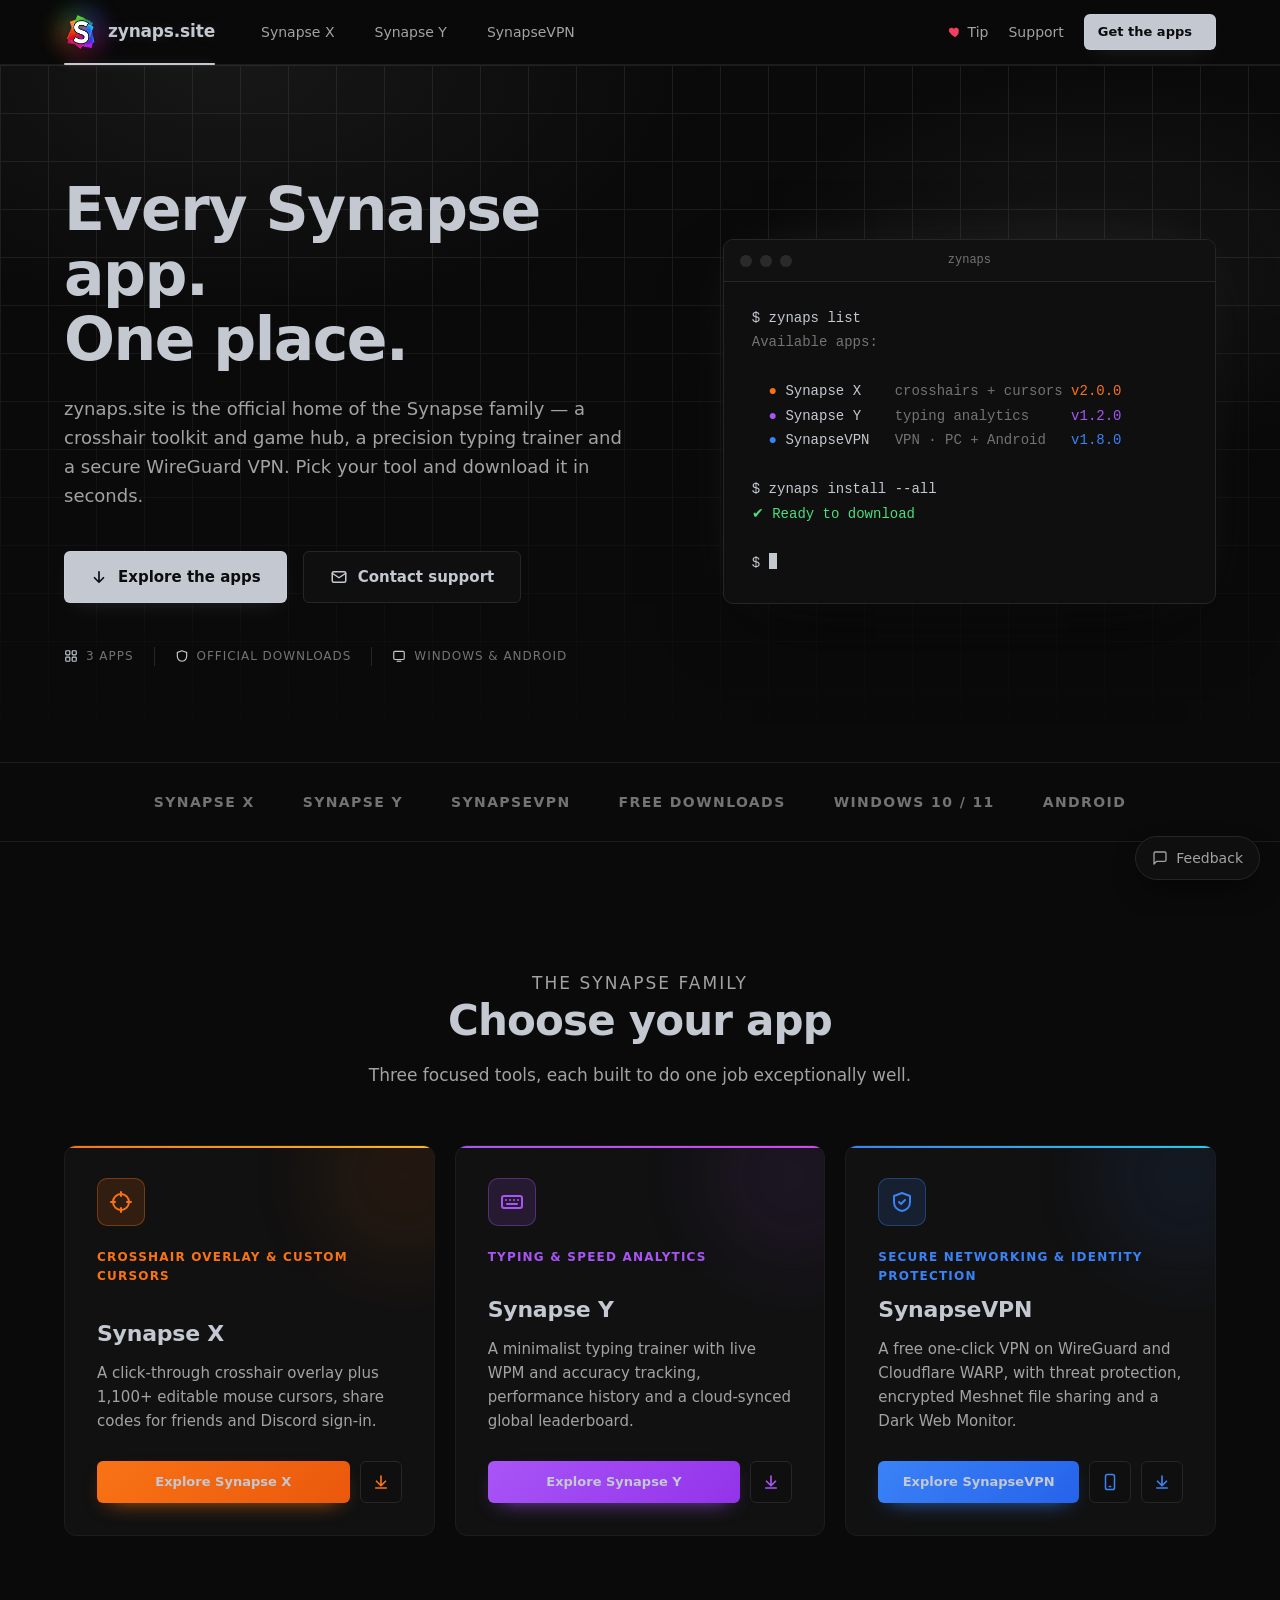
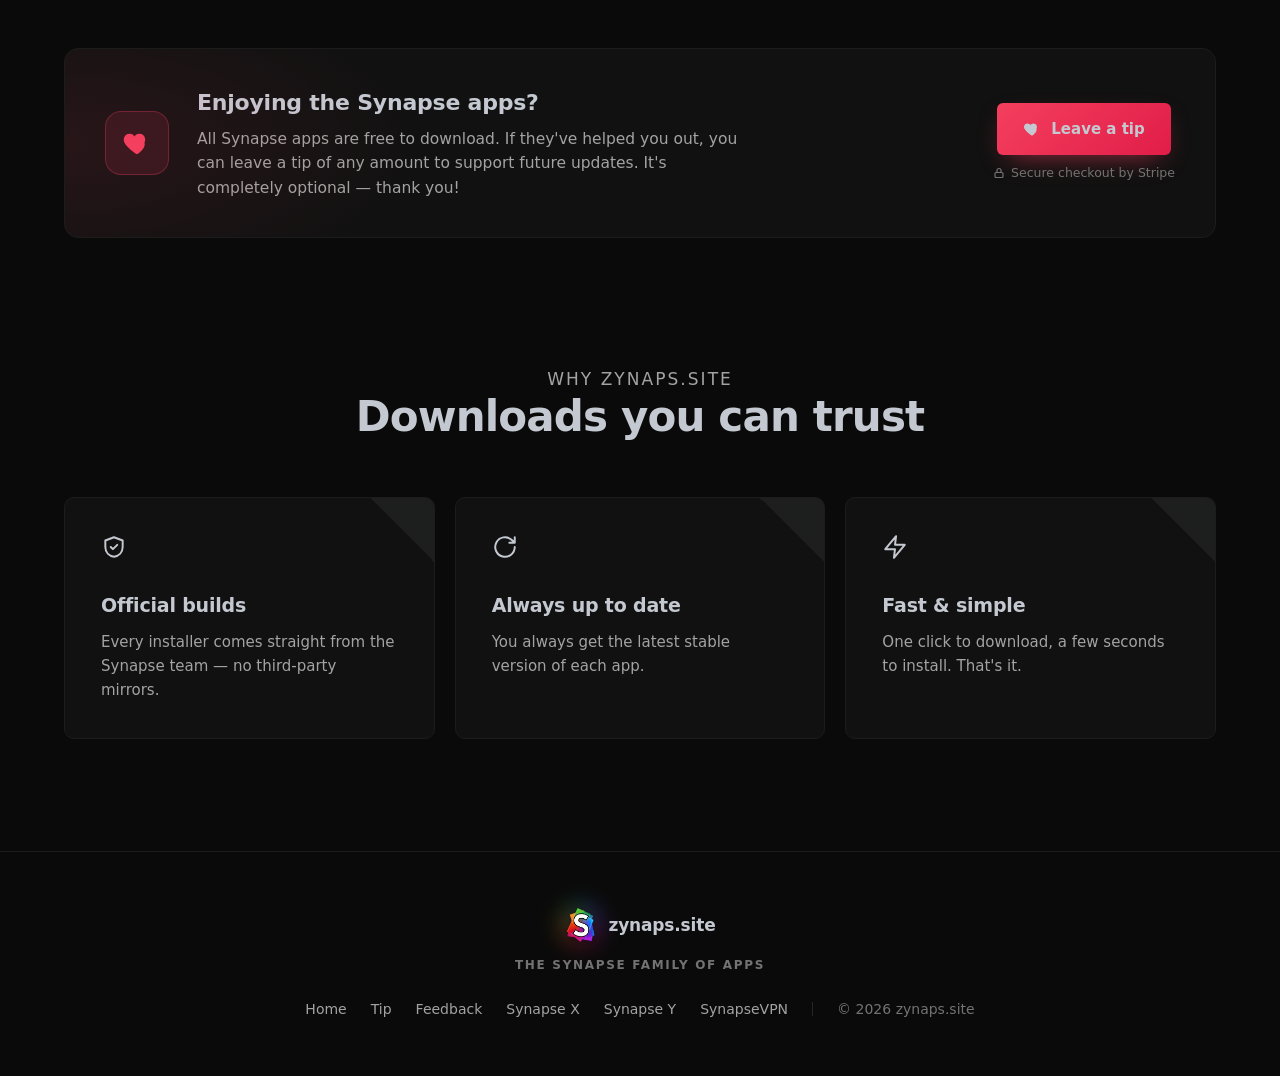
==== commit 610b7435: "Harden site security: CSP, script moved to site.js, security.txt Co-Authored-By: Claude Opus 5.5 <no" ====
--- a/index.html
+++ b/index.html
@@ -3,6 +3,10 @@
 <head>
   <meta charset="UTF-8" />
   <meta name="viewport" content="width=device-width, initial-scale=1.0" />
+  <!-- Security: only allow scripts from zynaps.site and only talk to the services the page needs.
+       Add a domain here if the page starts using a new outside service. -->
+  <meta http-equiv="Content-Security-Policy" content="default-src 'self'; script-src 'self'; style-src 'self' 'unsafe-inline' https://fonts.googleapis.com; font-src https://fonts.gstatic.com; img-src 'self' data:; connect-src 'self' https://api.github.com https://formsubmit.co; form-action 'self' https://formsubmit.co; base-uri 'self'; object-src 'none'; upgrade-insecure-requests" />
+  <meta name="referrer" content="strict-origin-when-cross-origin" />
   <title>zynaps.site — Downloads</title>
   <meta name="description" content="Download Synapse X, Synapse Y and SynapseVPN for Windows and Android." />
   <link rel="icon" href="Gemini_Generated_Image_wgi2nnwgi2nnwgi2-Photoroom.jpg" />
@@ -1428,349 +1432,6 @@
 
   <div class="toast" id="toast" role="status" aria-live="polite"></div>
 
-  <script>
-    (function () {
-      // App details in tab order. Edit file paths, sizes and notes here.
-      const APPS = {
-        // file, size and notes are filled in from the newest GitHub release (see below).
-        x:   { name: 'Synapse X',  file: 'https://github.com/DavidTG08/SynapseX-releases/releases/latest',   size: 'Windows installer',
-               cta: 'A pixel-perfect crosshair and 1,100+ custom cursors. Free for Windows 10 / 11.',
-               notes: 'Synapse X 2.0.0 — 1,100+ editable cursors, Discord sign-in, and a crosshair that works everywhere.' },
-        y:   { name: 'Synapse Y',  file: 'downloads/SynapseY-Setup-1.2.0.exe',   size: '22 MB',
-               cta: 'Boost your WPM and climb the global leaderboard.',
-               notes: 'Synapse Y 1.2.0 — live WPM tracking, performance history and cloud-synced leaderboards.' },
-        // file, size and notes are filled in from the newest GitHub release (see below).
-        vpn: { name: 'SynapseVPN', file: 'https://github.com/DavidTG08/SynapseVPN-releases/releases/latest', size: 'Windows installer',
-               cta: 'One-click VPN, threat protection, breach alerts and a gaming Speed optimizer. Free for Windows 10 / 11 and Android.',
-               notes: 'SynapseVPN — see the latest release notes on GitHub.' }
-      };
-
-      // Synapse X: always link the newest installer from GitHub Releases.
-      fetch('https://api.github.com/repos/DavidTG08/SynapseX-releases/releases/latest', { headers: { Accept: 'application/vnd.github+json' } })
-        .then(r => r.ok ? r.json() : Promise.reject(r.status))
-        .then(release => {
-          const exe = (release.assets || []).find(a => /\.exe$/i.test(a.name));
-          if (!exe) return;
-          const version = String(release.tag_name || '').replace(/^v/, '');
-          APPS.x.file = exe.browser_download_url;
-          APPS.x.size = Math.round(exe.size / 1e6) + ' MB';
-          const firstNote = String(release.body || '').split('\n').map(l => l.replace(/^[-*#]\s*/, '').trim()).filter(Boolean)[0];
-          APPS.x.notes = 'Synapse X ' + version + (firstNote ? ' — ' + firstNote : '');
-          document.querySelectorAll('.js-x-file').forEach(a => a.href = exe.browser_download_url);
-          document.querySelectorAll('.js-x-version').forEach(el => el.textContent = 'v' + version);
-          if (current === 'x') {
-            headerBtn.href = exe.browser_download_url;
-            document.querySelectorAll('.cta .js-download').forEach(a => a.href = exe.browser_download_url);
-          }
-        })
-        .catch(() => { /* keep the link to the releases page */ });
-
-      // SynapseVPN: always link the newest installer from GitHub Releases.
-      fetch('https://api.github.com/repos/DavidTG08/SynapseVPN-releases/releases/latest', { headers: { Accept: 'application/vnd.github+json' } })
-        .then(r => r.ok ? r.json() : Promise.reject(r.status))
-        .then(release => {
-          const exe = (release.assets || []).find(a => /\.exe$/i.test(a.name));
-          if (!exe) return;
-          const version = String(release.tag_name || '').replace(/^v/, '');
-          APPS.vpn.file = exe.browser_download_url;
-          APPS.vpn.size = Math.round(exe.size / 1e6) + ' MB';
-          const firstNote = String(release.body || '').split('\n').map(l => l.replace(/^[-*]\s*/, '').trim()).filter(Boolean)[0];
-          APPS.vpn.notes = 'SynapseVPN ' + version + (firstNote ? ' — ' + firstNote : '');
-          document.querySelectorAll('.js-vpn-file').forEach(a => a.href = exe.browser_download_url);
-          document.querySelectorAll('.js-vpn-version').forEach(el => el.textContent = 'v' + version);
-          if (current === 'vpn') {
-            headerBtn.href = exe.browser_download_url;
-            document.querySelectorAll('.cta .js-download').forEach(a => a.href = exe.browser_download_url);
-          }
-        })
-        .catch(() => { /* keep the link to the releases page */ });
-      // SynapseVPN for Android: the newest APK (releases tagged android-v…, never marked "latest",
-      // so the Windows download and the PC app's updater keep using the Windows release).
-      fetch('https://api.github.com/repos/DavidTG08/SynapseVPN-releases/releases?per_page=30', { headers: { Accept: 'application/vnd.github+json' } })
-        .then(r => r.ok ? r.json() : Promise.reject(r.status))
-        .then(list => {
-          for (const release of list) {
-            if (release.draft || release.prerelease || !/^android-v/.test(release.tag_name || '')) continue;
-            const apk = (release.assets || []).find(a => /.apk$/i.test(a.name));
-            if (apk) { document.querySelectorAll('.js-vpn-apk').forEach(a => a.href = apk.browser_download_url); return; }
-          }
-        })
-        .catch(() => { /* keep the built-in link */ });
-      const HOME = 'home';
-      const tabs = Array.from(document.querySelectorAll('.tab'));
-      const panels = Array.from(document.querySelectorAll('.panel'));
-      const brand = document.getElementById('brand');
-      const headerBtn = document.getElementById('header-btn');
-      let current = null;
-
-      function activate(id, opts) {
-        opts = opts || {};
-        if (id !== HOME && !APPS[id]) id = HOME;   // unknown or empty → Main tab
-        const isHome = id === HOME;
-        const app = APPS[id];
-
-        // Logo = Main tab
-        brand.setAttribute('aria-selected', isHome);
-
-        tabs.forEach((t, i) => {
-          const on = t.dataset.app === id;
-          t.setAttribute('aria-selected', on);
-          t.tabIndex = on || (isHome && i === 0) ? 0 : -1;
-          if (on && opts.focus) t.focus();
-        });
-
-        panels.forEach(p => {
-          const on = p.id === 'panel-' + id;
-          p.hidden = !on;
-          p.classList.remove('is-entering');
-          if (on) { void p.offsetWidth; p.classList.add('is-entering'); }
-        });
-
-        // Switches the color theme (white / orange / purple / blue)
-        document.body.dataset.app = id;
-
-        // Header button: "Get the apps" on Main, otherwise downloads the selected app
-        if (isHome) {
-          headerBtn.href = '#apps';
-          headerBtn.removeAttribute('download');
-          document.querySelector('.js-btn-label').textContent = 'Get the apps';
-          document.querySelectorAll('.js-name').forEach(el => el.innerHTML = '');
-        } else {
-          headerBtn.href = app.file;
-          headerBtn.setAttribute('download', '');
-          document.querySelector('.js-btn-label').textContent = 'Download';
-          document.querySelectorAll('.js-name').forEach(el => el.innerHTML = '&nbsp;' + app.name);
-          document.querySelectorAll('.cta .js-download').forEach(a => a.href = app.file);
-          document.querySelectorAll('.js-name-plain').forEach(el => el.textContent = app.name);
-          document.querySelector('.js-cta-text').textContent = app.cta;
-        }
-
-        if (current !== null && !opts.keepScroll) window.scrollTo({ top: 0, behavior: 'smooth' });
-        current = id;
-
-        // Main tab has a clean URL; apps use #x, #y, #vpn
-        const url = isHome ? location.pathname + location.search : '#' + id;
-        if ((isHome && location.hash) || (!isHome && location.hash !== '#' + id)) history.replaceState(null, '', url);
-      }
-
-      function scrollToApps() {
-        document.getElementById('apps').scrollIntoView({ behavior: 'smooth', block: 'start' });
-      }
-
-      tabs.forEach(t => t.addEventListener('click', () => activate(t.dataset.app)));
-
-      // Logo and footer "Home" links always go back to the Main tab
-      [brand].concat(Array.from(document.querySelectorAll('.js-home'))).forEach(el =>
-        el.addEventListener('click', e => { e.preventDefault(); activate(HOME); window.scrollTo({ top: 0, behavior: 'smooth' }); })
-      );
-
-      // Home: "Explore" buttons open that app's tab; "Explore the apps" scrolls to the cards
-      document.querySelectorAll('.js-goto').forEach(b => b.addEventListener('click', () => activate(b.dataset.target)));
-      document.querySelectorAll('.js-scroll-apps').forEach(a => a.addEventListener('click', e => { e.preventDefault(); scrollToApps(); }));
-      headerBtn.addEventListener('click', e => {
-        if (current === HOME) { e.preventDefault(); scrollToApps(); }
-      });
-
-      // Arrow keys move between tabs
-      document.querySelector('.tabs').addEventListener('keydown', e => {
-        const i = tabs.indexOf(document.activeElement);
-        if (i < 0) return;
-        let n = null;
-        if (e.key === 'ArrowRight') n = (i + 1) % tabs.length;
-        if (e.key === 'ArrowLeft')  n = (i - 1 + tabs.length) % tabs.length;
-        if (e.key === 'Home') n = 0;
-        if (e.key === 'End')  n = tabs.length - 1;
-        if (n !== null) { e.preventDefault(); activate(tabs[n].dataset.app, { focus: true }); }
-      });
-
-      // Links like #x, #y, #vpn (footer, shared URLs)
-      window.addEventListener('hashchange', () => activate(location.hash.slice(1)));
-
-      // ───── Tips (Stripe Payment Link) ─────
-      // Paste your Stripe Payment Link here, e.g. 'https://buy.stripe.com/abc123'.
-      const TIP_URL = 'https://buy.stripe.com/eVq28r4Wr0Tp95N3R03AY00';
-
-      document.querySelectorAll('.js-tip').forEach(a => {
-        if (TIP_URL) {
-          a.href = TIP_URL;
-          a.target = '_blank';
-          a.rel = 'noopener';
-        } else {
-          a.addEventListener('click', e => { e.preventDefault(); showToast('Tips are coming soon — thank you for your support!'); });
-        }
-      });
-
-      // Stripe can send people back to https://zynaps.site/#thanks after tipping
-      if (location.hash === '#thanks') {
-        setTimeout(() => showToast('Thank you so much for your tip! ♥'), 400);
-      }
-
-      // ───── Contact menu ─────
-      // A website can't tell which email apps a visitor has, so "Support" opens
-      // a small menu with webmail links (work without any installed app) plus mailto.
-      const SUPPORT = 'support@zynaps.site';
-      const contact = document.getElementById('contact');
-      let lastFocus = null;
-
-      function openContact() {
-        const app = APPS[current];
-        const subject = 'Support request' + (app ? ' — ' + app.name : '');
-        const to = encodeURIComponent(SUPPORT);
-        const su = encodeURIComponent(subject);
-        document.getElementById('c-gmail').href   = 'https://mail.google.com/mail/?view=cm&fs=1&to=' + to + '&su=' + su;
-        document.getElementById('c-outlook').href = 'https://outlook.live.com/mail/0/deeplink/compose?to=' + to + '&subject=' + su;
-        document.getElementById('c-yahoo').href   = 'https://compose.mail.yahoo.com/?to=' + to + '&subject=' + su;
-        document.getElementById('c-app').href     = 'mailto:' + SUPPORT + '?subject=' + su;
-        lastFocus = document.activeElement;
-        contact.classList.add('open');
-        contact.setAttribute('aria-hidden', 'false');
-        document.getElementById('c-gmail').focus();
-      }
-      function closeContact() {
-        contact.classList.remove('open');
-        contact.setAttribute('aria-hidden', 'true');
-        if (lastFocus) lastFocus.focus();
-      }
-
-      // Every mailto:support link on the page opens the menu instead
-      document.querySelectorAll('a[href^="mailto:' + SUPPORT + '"]').forEach(a =>
-        a.addEventListener('click', e => { e.preventDefault(); openContact(); })
-      );
-      contact.addEventListener('click', e => {
-        if (e.target === contact || e.target.closest('[data-close]')) closeContact();
-      });
-      contact.querySelectorAll('a.contact-opt').forEach(a => a.addEventListener('click', () => setTimeout(closeContact, 150)));
-      document.addEventListener('keydown', e => { if (e.key === 'Escape' && contact.classList.contains('open')) closeContact(); });
-
-      document.getElementById('c-copy').addEventListener('click', () => {
-        const done = () => { closeContact(); showToast('Copied ' + SUPPORT + ' to your clipboard'); };
-        if (navigator.clipboard && window.isSecureContext) {
-          navigator.clipboard.writeText(SUPPORT).then(done, () => fallbackCopy(done));
-        } else {
-          fallbackCopy(done);
-        }
-      });
-      function fallbackCopy(done) {
-        const t = document.createElement('textarea');
-        t.value = SUPPORT;
-        t.style.position = 'fixed'; t.style.opacity = '0';
-        document.body.appendChild(t);
-        t.select();
-        try { document.execCommand('copy'); } catch (err) {}
-        t.remove();
-        done();
-      }
-
-      // ───── Feedback ─────
-      // GitHub Pages has no server, so FormSubmit (formsubmit.co) emails each
-      // submission to SUPPORT. The very first submission sends an "Activate form"
-      // email to SUPPORT — click it once, and every submission after that arrives.
-      const feedback = document.getElementById('feedback');
-      const fbForm = document.getElementById('fb-form');
-      const fbMsg = document.getElementById('fb-msg');
-      const fbEmail = document.getElementById('fb-email');
-      const fbSubmit = fbForm.querySelector('.fb-submit');
-      const fbRates = fbForm.querySelectorAll('[data-rate]');
-      let fbRate = '';
-      let fbLastFocus = null;
-
-      function fbUpdate() { fbSubmit.disabled = !fbMsg.value.trim() && !fbRate; }
-      function openFeedback() {
-        fbLastFocus = document.activeElement;
-        feedback.classList.add('open');
-        feedback.setAttribute('aria-hidden', 'false');
-        setTimeout(() => fbMsg.focus(), 50);
-      }
-      function closeFeedback() {
-        feedback.classList.remove('open');
-        feedback.setAttribute('aria-hidden', 'true');
-        if (fbLastFocus) fbLastFocus.focus();
-      }
-      function resetFeedback() {
-        fbForm.reset();
-        fbRate = '';
-        fbRates.forEach(b => b.setAttribute('aria-pressed', 'false'));
-        fbSubmit.textContent = 'Submit';
-        fbUpdate();
-      }
-
-      document.querySelectorAll('.js-feedback').forEach(el =>
-        el.addEventListener('click', e => { e.preventDefault(); openFeedback(); })
-      );
-      feedback.addEventListener('click', e => {
-        if (e.target === feedback || e.target.closest('[data-close]')) closeFeedback();
-      });
-      document.addEventListener('keydown', e => { if (e.key === 'Escape' && feedback.classList.contains('open')) closeFeedback(); });
-      fbRates.forEach(b => b.addEventListener('click', () => {
-        const on = b.getAttribute('aria-pressed') !== 'true';
-        fbRates.forEach(o => o.setAttribute('aria-pressed', 'false'));
-        b.setAttribute('aria-pressed', String(on));
-        fbRate = on ? b.dataset.rate : '';
-        fbUpdate();
-      }));
-      fbMsg.addEventListener('input', fbUpdate);
-
-      fbForm.addEventListener('submit', e => {
-        e.preventDefault();
-        if (fbSubmit.disabled) return;
-        if (fbForm._honey.value) { closeFeedback(); resetFeedback(); return; } // bot
-        const email = fbEmail.value.trim();
-        if (email && !fbEmail.checkValidity()) { showToast('That email address doesn’t look right.'); fbEmail.focus(); return; }
-
-        const app = APPS[current];
-        const data = {
-          _subject: 'New feedback' + (fbRate ? ' (' + fbRate + ')' : '') + ' — zynaps.site',
-          _template: 'table',
-          _captcha: 'false',
-          Rating: fbRate || '—',
-          Feedback: fbMsg.value.trim() || '—',
-          Page: app ? app.name : 'Home',
-          Browser: navigator.userAgent
-        };
-        if (email) { data.Email = email; data._replyto = email; }
-
-        fbSubmit.disabled = true;
-        fbSubmit.textContent = 'Sending…';
-        fetch('https://formsubmit.co/ajax/' + SUPPORT, {
-          method: 'POST',
-          headers: { 'Content-Type': 'application/json', 'Accept': 'application/json' },
-          body: JSON.stringify(data)
-        })
-          .then(r => r.json().catch(() => ({})).then(j => {
-            if (!r.ok || String(j.success) === 'false') throw new Error(j.message || 'failed');
-          }))
-          .then(() => {
-            closeFeedback();
-            resetFeedback();
-            showToast('Thanks — your feedback was sent!');
-          })
-          .catch(() => {
-            fbSubmit.textContent = 'Submit';
-            fbUpdate();
-            showToast('Couldn’t send feedback. Please try again in a moment.');
-          });
-      });
-
-      // Toast messages
-      const toast = document.getElementById('toast');
-      let timer;
-      function showToast(msg) {
-        toast.textContent = msg;
-        toast.classList.add('show');
-        clearTimeout(timer);
-        timer = setTimeout(() => toast.classList.remove('show'), 3200);
-      }
-
-      document.querySelectorAll('.js-download').forEach(a => a.addEventListener('click', () => {
-        const app = APPS[a.dataset.app || current];
-        if (!app) return; // header button on Main only scrolls
-        showToast('Starting download: ' + app.name + ' (' + app.size + ')…');
-      }));
-      document.querySelectorAll('.js-notes').forEach(b => b.addEventListener('click', () => showToast(APPS[current].notes)));
-
-      document.getElementById('year').textContent = new Date().getFullYear();
-      activate(location.hash.slice(1), { keepScroll: true });
-    })();
-  </script>
+  <script src="site.js?v=20261102"></script>
 </body>
 </html>
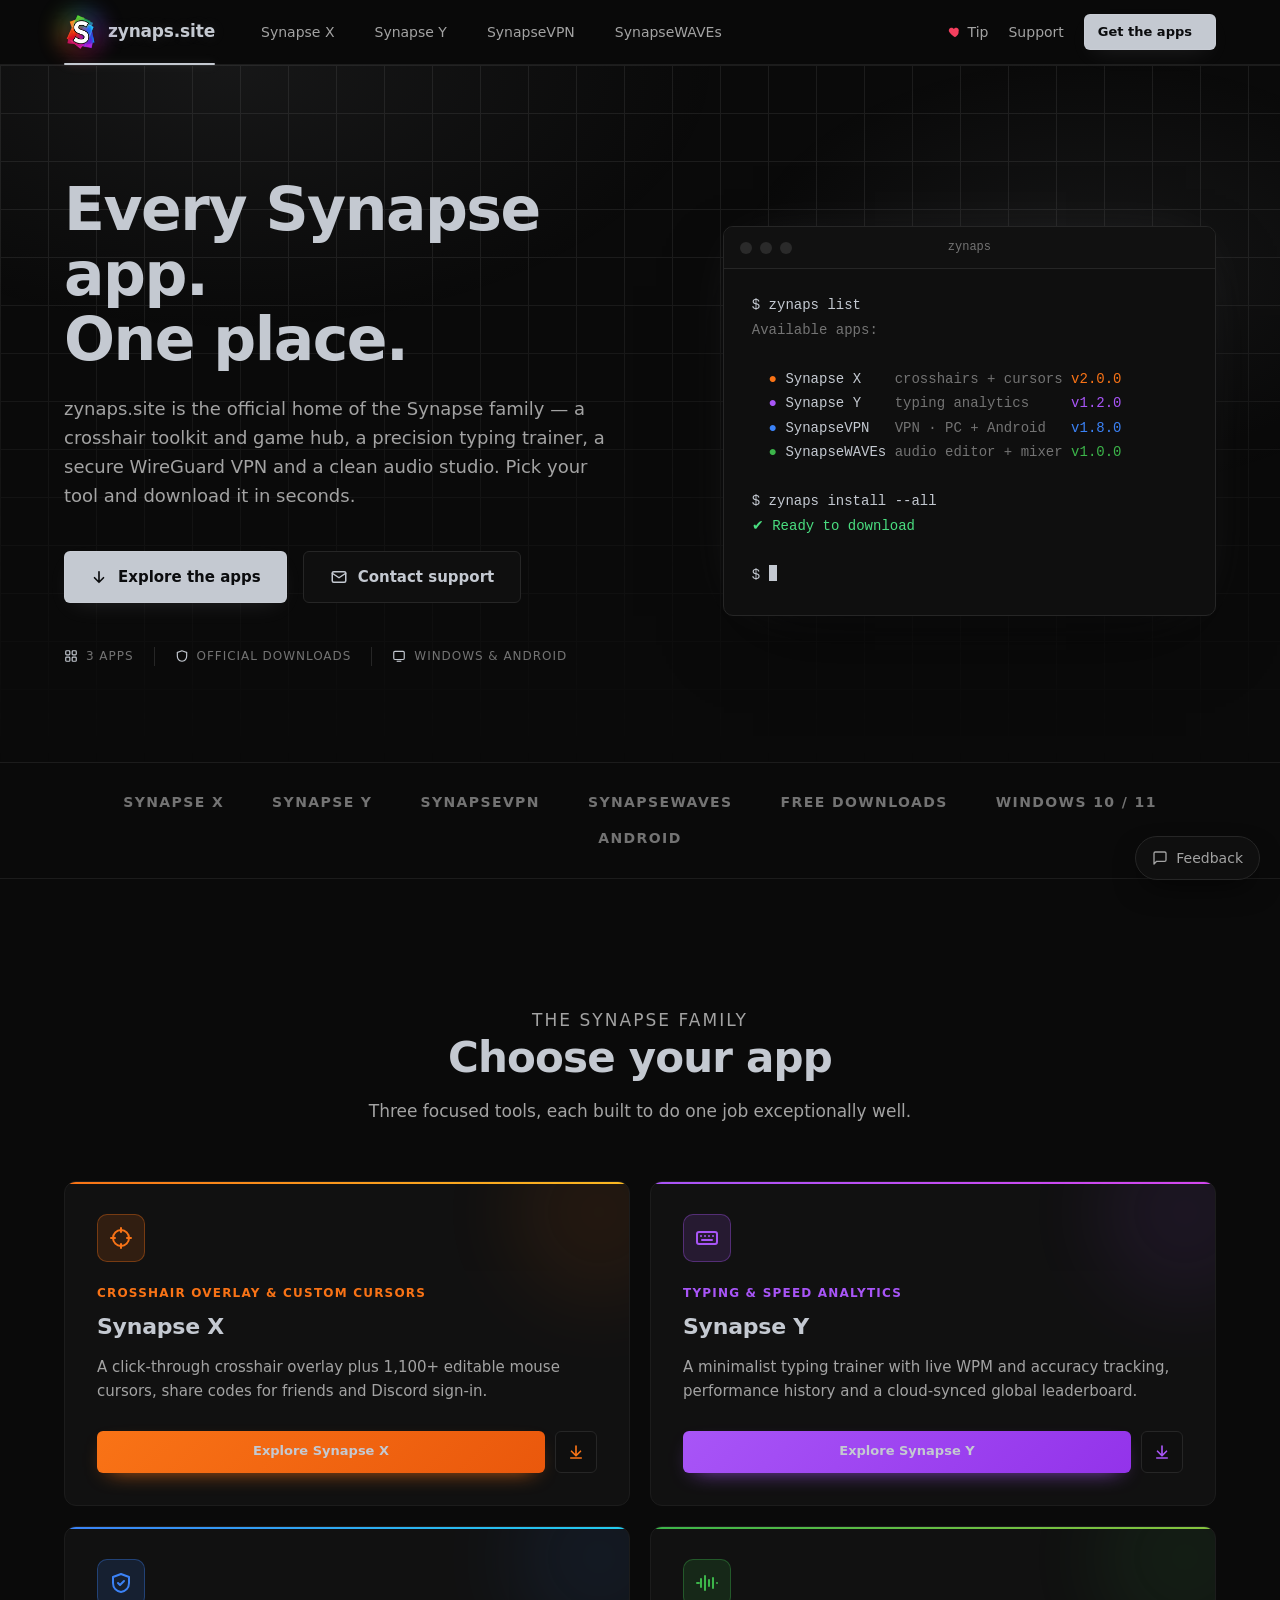
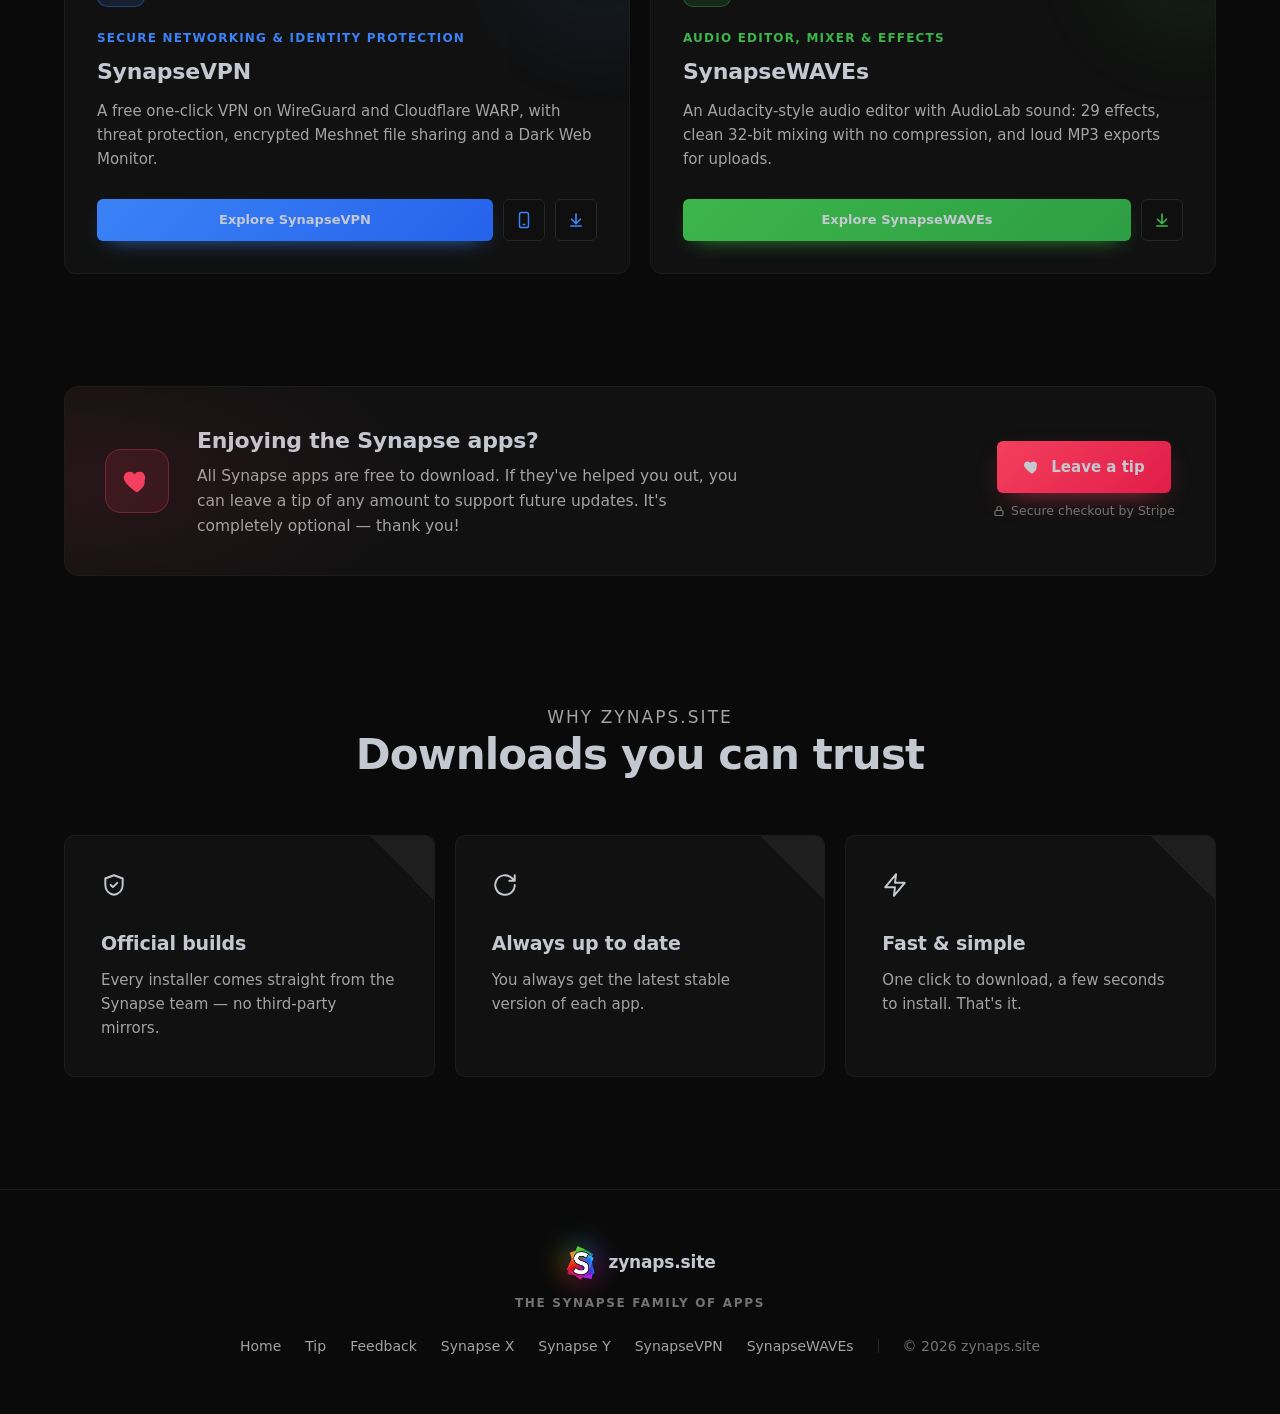
==== commit 89c67a85: "Add SynapseWAVEs tab (green), home card and live download New SynapseWAVEs tab after SynapseVPN with" ====
--- a/index.html
+++ b/index.html
@@ -8,7 +8,7 @@
   <meta http-equiv="Content-Security-Policy" content="default-src 'self'; script-src 'self'; style-src 'self' 'unsafe-inline' https://fonts.googleapis.com; font-src https://fonts.gstatic.com; img-src 'self' data:; connect-src 'self' https://api.github.com https://formsubmit.co; form-action 'self' https://formsubmit.co; base-uri 'self'; object-src 'none'; upgrade-insecure-requests" />
   <meta name="referrer" content="strict-origin-when-cross-origin" />
   <title>zynaps.site — Downloads</title>
-  <meta name="description" content="Download Synapse X, Synapse Y and SynapseVPN for Windows and Android." />
+  <meta name="description" content="Download Synapse X, Synapse Y, SynapseVPN and SynapseWAVEs for Windows and Android." />
   <link rel="icon" href="Gemini_Generated_Image_wgi2nnwgi2nnwgi2-Photoroom.jpg" />
   <link rel="preconnect" href="https://fonts.googleapis.com" />
   <link rel="preconnect" href="https://fonts.gstatic.com" crossorigin />
@@ -61,6 +61,11 @@
       --accent: #3b82f6; --accent-2: #22d3ee; --accent-hover: #2563eb;
       --accent-soft: rgba(59,130,246,.13); --accent-line: rgba(59,130,246,.38); --glow: rgba(59,130,246,.45);
     }
+    /* SynapseWAVEs — Green */
+    body[data-app="waves"] {
+      --accent: #3cb54a; --accent-2: #8dc63f; --accent-hover: #2e9e44;
+      --accent-soft: rgba(60,181,74,.13); --accent-line: rgba(60,181,74,.38); --glow: rgba(60,181,74,.45);
+    }
 
     *, *::before, *::after { box-sizing: border-box; }
     html { scroll-behavior: smooth; -webkit-text-size-adjust: 100%; }
@@ -156,7 +161,7 @@
     .brand-tab[aria-selected="true"]::after { transform: scaleX(1); }
 
     /* Home: app cards, each in its own app color */
-    .apps-grid { display: grid; grid-template-columns: repeat(3, 1fr); gap: 20px; }
+    .apps-grid { display: grid; grid-template-columns: repeat(2, 1fr); gap: 20px; }
     .app-card {
       position: relative;
       display: flex;
@@ -227,6 +232,7 @@
     .terminal .cx { color: #f97316; }
     .terminal .cy { color: #a855f7; }
     .terminal .cv { color: #3b82f6; }
+    .terminal .cw { color: #3cb54a; }
     body[data-app="home"] .cta { display: none; }
 
     /* App tabs: tagline sits under the app name, a bit smaller */
@@ -856,6 +862,7 @@
         <button class="tab" role="tab" id="tab-x"   aria-controls="panel-x"   aria-selected="false" tabindex="-1" data-app="x">Synapse X</button>
         <button class="tab" role="tab" id="tab-y"   aria-controls="panel-y"   aria-selected="false" tabindex="-1" data-app="y">Synapse Y</button>
         <button class="tab" role="tab" id="tab-vpn" aria-controls="panel-vpn" aria-selected="false" tabindex="-1" data-app="vpn">SynapseVPN</button>
+        <button class="tab" role="tab" id="tab-waves" aria-controls="panel-waves" aria-selected="false" tabindex="-1" data-app="waves">SynapseWAVEs</button>
       </nav>
 
       <div class="header-right">
@@ -876,7 +883,7 @@
         <div class="container">
           <div>
             <h1 class="fade">Every Synapse app.<span class="accent">One place.</span></h1>
-            <p class="lead fade">zynaps.site is the official home of the Synapse family — a crosshair toolkit and game hub, a precision typing trainer and a secure WireGuard VPN. Pick your tool and download it in seconds.</p>
+            <p class="lead fade">zynaps.site is the official home of the Synapse family — a crosshair toolkit and game hub, a precision typing trainer, a secure WireGuard VPN and a clean audio studio. Pick your tool and download it in seconds.</p>
             <div class="hero-actions fade">
               <a class="btn btn-primary btn-lg js-scroll-apps" href="#apps">
                 <svg class="arrow" width="18" height="18" viewBox="0 0 24 24" fill="none" stroke="currentColor" stroke-width="2.2" stroke-linecap="round" stroke-linejoin="round"><path d="M12 5v14M6 13l6 6 6-6"/></svg>
@@ -901,6 +908,7 @@
   <span class="cx">●</span> Synapse X    <span class="d">crosshairs + cursors </span><span class="cx js-x-version">v2.0.0</span>
   <span class="cy">●</span> Synapse Y    <span class="d">typing analytics     </span><span class="cy">v1.2.0</span>
   <span class="cv">●</span> SynapseVPN   <span class="d">VPN · PC + Android   </span><span class="cv js-vpn-version">v1.8.0</span>
+  <span class="cw">●</span> SynapseWAVEs <span class="d">audio editor + mixer </span><span class="cw js-waves-version">v1.0.0</span>
 
 <span class="p">$</span> zynaps install --all
 <span class="ok">✔ Ready to download</span>
@@ -912,7 +920,7 @@
 
       <div class="strip">
         <div class="container">
-          <span>Synapse X</span><span>Synapse Y</span><span>SynapseVPN</span><span>Free downloads</span><span>Windows 10 / 11</span><span>Android</span>
+          <span>Synapse X</span><span>Synapse Y</span><span>SynapseVPN</span><span>SynapseWAVEs</span><span>Free downloads</span><span>Windows 10 / 11</span><span>Android</span>
         </div>
       </div>
 
@@ -953,6 +961,16 @@
                 <button class="btn btn-app js-goto" type="button" data-target="vpn">Explore SynapseVPN</button>
                 <a class="btn btn-dl js-vpn-apk" href="https://github.com/DavidTG08/SynapseVPN-releases/releases/download/android-v1.0.0/SynapseVPN-Android-1.0.0.apk" aria-label="Download SynapseVPN for Android (APK)" title="Android APK"><svg width="18" height="18" viewBox="0 0 24 24" fill="none" stroke="currentColor" stroke-width="2" stroke-linecap="round" stroke-linejoin="round"><rect x="6" y="2" width="12" height="20" rx="2.5"/><path d="M11 18h2"/></svg></a>
                 <a class="btn btn-dl js-download js-vpn-file" data-app="vpn" href="https://github.com/DavidTG08/SynapseVPN-releases/releases/latest" aria-label="Download SynapseVPN"><svg width="18" height="18" viewBox="0 0 24 24" fill="none" stroke="currentColor" stroke-width="2.2" stroke-linecap="round" stroke-linejoin="round"><path d="M12 4v12M6 11l6 6 6-6M5 20h14"/></svg></a>
+              </div>
+            </article>
+            <article class="app-card" style="--c:#3cb54a; --c2:#8dc63f; --c3:#2e9e44">
+              <div class="app-icon"><svg width="24" height="24" viewBox="0 0 24 24" fill="none" stroke="currentColor" stroke-width="2" stroke-linecap="round" stroke-linejoin="round"><path d="M2 12h2M6 8v8M10 5v14M14 9v6M18 7v10M22 12h0"/></svg></div>
+              <p class="tag">Audio editor, mixer &amp; effects</p>
+              <h3>SynapseWAVEs</h3>
+              <p>An Audacity-style audio editor with AudioLab sound: 29 effects, clean 32-bit mixing with no compression, and loud MP3 exports for uploads.</p>
+              <div class="row">
+                <button class="btn btn-app js-goto" type="button" data-target="waves">Explore SynapseWAVEs</button>
+                <a class="btn btn-dl js-download js-waves-file" data-app="waves" href="https://github.com/DavidTG08/SynapseWAVEs-releases/releases/latest" aria-label="Download SynapseWAVEs"><svg width="18" height="18" viewBox="0 0 24 24" fill="none" stroke="currentColor" stroke-width="2.2" stroke-linecap="round" stroke-linejoin="round"><path d="M12 4v12M6 11l6 6 6-6M5 20h14"/></svg></a>
               </div>
             </article>
           </div>
@@ -1329,6 +1347,127 @@
       </section>
     </div>
 
+    <!-- ═════════ 4. SynapseWAVEs — Green ═════════ -->
+    <div class="panel" id="panel-waves" role="tabpanel" aria-labelledby="tab-waves" hidden>
+      <section class="hero">
+        <div class="container">
+          <div>
+            <h1 class="fade">SynapseWAVEs<span class="accent">Audio Editor, Mixer &amp; Effects Studio</span></h1>
+            <p class="lead fade">SynapseWAVEs is a free audio editor for Windows with the layout of Audacity and the sound of AudioLab. Cut, mix and record, add 29 effects with live preview, and export loud, clean files. Audio stays 32-bit float from import to export, and tracks are mixed without any compression, so every waveform keeps its exact shape.</p>
+            <div class="hero-actions fade">
+              <a class="btn btn-primary btn-lg js-download js-waves-file" data-app="waves" href="https://github.com/DavidTG08/SynapseWAVEs-releases/releases/latest">
+                <svg class="arrow" width="18" height="18" viewBox="0 0 24 24" fill="none" stroke="currentColor" stroke-width="2.2" stroke-linecap="round" stroke-linejoin="round"><path d="M12 4v12M6 11l6 6 6-6M5 20h14"/></svg>
+                Download SynapseWAVEs
+              </a>
+              <button class="btn btn-secondary btn-lg js-notes" type="button">
+                <svg width="18" height="18" viewBox="0 0 24 24" fill="none" stroke="currentColor" stroke-width="2" stroke-linecap="round" stroke-linejoin="round"><path d="M14 3H6a2 2 0 0 0-2 2v14a2 2 0 0 0 2 2h12a2 2 0 0 0 2-2V9z"/><path d="M14 3v6h6M8 13h8M8 17h5"/></svg>
+                Release notes
+              </button>
+            </div>
+            <div class="badges fade">
+              <span><svg width="14" height="14" viewBox="0 0 24 24" fill="none" stroke="currentColor" stroke-width="2"><path d="M2 12h2l2-6 3 12 3-9 2 5 2-2h6"/></svg>32-bit float</span>
+              <span><svg width="14" height="14" viewBox="0 0 24 24" fill="none" stroke="currentColor" stroke-width="2"><path d="M4 21V14M4 10V3M12 21v-9M12 8V3M20 21v-5M20 12V3"/></svg>No compression</span>
+              <span><svg width="14" height="14" viewBox="0 0 24 24" fill="none" stroke="currentColor" stroke-width="2"><circle cx="12" cy="12" r="9" stroke-dasharray="3 3"/></svg><span class="js-waves-version">v1.0.0</span></span>
+            </div>
+          </div>
+          <div class="terminal fade" aria-hidden="true">
+            <div class="terminal-bar"><i></i><i></i><i></i><small>synapsewaves</small></div>
+<pre><span class="p">$</span> synapsewaves open "my-song.mp3"
+<span class="d">Format ............. </span>MP3 · 44.1 kHz · stereo
+<span class="d">Engine ............. </span>32-bit float
+<span class="d">Mix ................ </span><span class="ok">clean sum · no compression</span>
+
+<span class="p">$</span> synapsewaves fx "Bass and Treble" <span class="d">--bass -17 --treble -10</span>
+<span class="p">$</span> synapsewaves fx "Limiter" <span class="d">--in 3 --out 6</span>
+<span class="ok">● Applied</span>  <span class="d">peak</span> <span class="hl">+15.6 dB kept</span>
+
+<span class="p">$</span> synapsewaves export <span class="d">--mp3 --max 20MB</span>
+<span class="ok">✔ 13.3 MB · 320 kbps · stays loud</span>
+
+<span class="p">$</span> <span class="cursor"></span></pre>
+          </div>
+        </div>
+      </section>
+
+      <div class="strip">
+        <div class="container">
+          <span>Audacity-style editor</span><span>29 effects</span><span>AudioLab sound</span><span>32-bit float</span><span>No compression</span><span>Recorder</span><span>MP3 &amp; WAV</span><span>Free</span>
+        </div>
+      </div>
+
+      <section class="section">
+        <div class="container">
+          <div class="section-head">
+            <p class="eyebrow">Core features</p>
+            <h2>Edit it. Mix it. Keep it loud.</h2>
+            <p>Everything you know from Audacity, effects that sound like AudioLab, and exports that keep every bit of your mix, in a clean green studio for Windows.</p>
+          </div>
+          <div class="groups">
+            <article class="group">
+              <div class="group-head">
+                <div class="group-icon"><svg width="22" height="22" viewBox="0 0 24 24" fill="none" stroke="currentColor" stroke-width="1.9" stroke-linecap="round" stroke-linejoin="round"><path d="M2 12h2M6 7v10M10 4v16M14 8v8M18 6v12M22 12h0"/></svg></div>
+                <div><span class="group-num">01</span><h3>Audacity-Style Editor</h3></div>
+              </div>
+              <ul>
+                <li><svg width="16" height="16" viewBox="0 0 24 24" fill="none" stroke="currentColor" stroke-width="2.4" stroke-linecap="round" stroke-linejoin="round"><path d="m5 12 5 5L20 7"/></svg><div><h4>Feels right at home</h4><p>Menus, toolbars, tracks, meters and shortcuts laid out like Audacity: cut, copy, paste, split, trim, silence, undo and redo.</p></div></li>
+                <li><svg width="16" height="16" viewBox="0 0 24 24" fill="none" stroke="currentColor" stroke-width="2.4" stroke-linecap="round" stroke-linejoin="round"><path d="m5 12 5 5L20 7"/></svg><div><h4>Selection, Envelope, Draw and Multi tools</h4><p>Shape the volume with envelope points, redraw single samples, drag clips between tracks and zoom right down to the sample.</p></div></li>
+              </ul>
+            </article>
+            <article class="group">
+              <div class="group-head">
+                <div class="group-icon"><svg width="22" height="22" viewBox="0 0 24 24" fill="none" stroke="currentColor" stroke-width="1.9" stroke-linecap="round" stroke-linejoin="round"><circle cx="12" cy="12" r="3"/><path d="M12 3v3M12 18v3M3 12h3M18 12h3M5.6 5.6l2.1 2.1M16.3 16.3l2.1 2.1M5.6 18.4l2.1-2.1M16.3 7.7l2.1-2.1"/></svg></div>
+                <div><span class="group-num">02</span><h3>29 Effects</h3></div>
+              </div>
+              <ul>
+                <li><svg width="16" height="16" viewBox="0 0 24 24" fill="none" stroke="currentColor" stroke-width="2.4" stroke-linecap="round" stroke-linejoin="round"><path d="m5 12 5 5L20 7"/></svg><div><h4>The whole Effect menu</h4><p>Amplify, Bass and Treble, Change Pitch / Speed / Tempo, Compressor, Limiter, Echo, Reverb, Graphic and Filter Curve EQ, Noise Reduction, Paulstretch, Wahwah and more.</p></div></li>
+                <li><svg width="16" height="16" viewBox="0 0 24 24" fill="none" stroke="currentColor" stroke-width="2.4" stroke-linecap="round" stroke-linejoin="round"><path d="m5 12 5 5L20 7"/></svg><div><h4>Preview before you apply</h4><p>Every effect has a preview, presets and a progress window for long jobs. Extras like a voice changer, vocal remover and 8D audio live in Tools.</p></div></li>
+              </ul>
+            </article>
+            <article class="group">
+              <div class="group-head">
+                <div class="group-icon"><svg width="22" height="22" viewBox="0 0 24 24" fill="none" stroke="currentColor" stroke-width="1.9" stroke-linecap="round" stroke-linejoin="round"><path d="M11 5 6 9H2v6h4l5 4z"/><path d="M15.5 8.5a5 5 0 0 1 0 7M19 5a10 10 0 0 1 0 14"/></svg></div>
+                <div><span class="group-num">03</span><h3>AudioLab Sound</h3></div>
+              </div>
+              <ul>
+                <li><svg width="16" height="16" viewBox="0 0 24 24" fill="none" stroke="currentColor" stroke-width="2.4" stroke-linecap="round" stroke-linejoin="round"><path d="m5 12 5 5L20 7"/></svg><div><h4>Same engine as AudioLab</h4><p>Bass and Treble and Limiter run on FFmpeg like AudioLab, tuned against real AudioLab exports so your favourite settings sound the same.</p></div></li>
+                <li><svg width="16" height="16" viewBox="0 0 24 24" fill="none" stroke="currentColor" stroke-width="2.4" stroke-linecap="round" stroke-linejoin="round"><path d="m5 12 5 5L20 7"/></svg><div><h4>High-quality pitch and tempo</h4><p>Change pitch without changing speed (and the other way round) with Rubber Band, or slide both over time.</p></div></li>
+              </ul>
+            </article>
+            <article class="group">
+              <div class="group-head">
+                <div class="group-icon"><svg width="22" height="22" viewBox="0 0 24 24" fill="none" stroke="currentColor" stroke-width="1.9" stroke-linecap="round" stroke-linejoin="round"><path d="M4 21v-7M4 10V3M12 21v-9M12 8V3M20 21v-5M20 12V3M1 14h6M9 8h6M17 16h6"/></svg></div>
+                <div><span class="group-num">04</span><h3>Clean Mixing</h3></div>
+              </div>
+              <ul>
+                <li><svg width="16" height="16" viewBox="0 0 24 24" fill="none" stroke="currentColor" stroke-width="2.4" stroke-linecap="round" stroke-linejoin="round"><path d="m5 12 5 5L20 7"/></svg><div><h4>No compression, ever</h4><p>Tracks are added together sample-for-sample. A loud file mixed with an intro keeps its exact waveform. Nothing is squashed or auto-levelled.</p></div></li>
+                <li><svg width="16" height="16" viewBox="0 0 24 24" fill="none" stroke="currentColor" stroke-width="2.4" stroke-linecap="round" stroke-linejoin="round"><path d="m5 12 5 5L20 7"/></svg><div><h4>32-bit float everywhere</h4><p>Files open at their own sample rate and stay 32-bit float, so peaks above 0 dB are kept instead of cut.</p></div></li>
+              </ul>
+            </article>
+            <article class="group">
+              <div class="group-head">
+                <div class="group-icon"><svg width="22" height="22" viewBox="0 0 24 24" fill="none" stroke="currentColor" stroke-width="1.9" stroke-linecap="round" stroke-linejoin="round"><rect x="9" y="2" width="6" height="12" rx="3"/><path d="M5 10a7 7 0 0 0 14 0M12 17v4M8 21h8"/></svg></div>
+                <div><span class="group-num">05</span><h3>Record &amp; Meters</h3></div>
+              </div>
+              <ul>
+                <li><svg width="16" height="16" viewBox="0 0 24 24" fill="none" stroke="currentColor" stroke-width="2.4" stroke-linecap="round" stroke-linejoin="round"><path d="m5 12 5 5L20 7"/></svg><div><h4>Clean recording</h4><p>Record your mic in 32-bit float with no echo cancelling or auto-volume, while the rest of the project plays.</p></div></li>
+                <li><svg width="16" height="16" viewBox="0 0 24 24" fill="none" stroke="currentColor" stroke-width="2.4" stroke-linecap="round" stroke-linejoin="round"><path d="m5 12 5 5L20 7"/></svg><div><h4>Audacity-style meters</h4><p>Recording and playback meters with RMS and peak bars, peak hold and a clip light. Right-click for options.</p></div></li>
+              </ul>
+            </article>
+            <article class="group">
+              <div class="group-head">
+                <div class="group-icon"><svg width="22" height="22" viewBox="0 0 24 24" fill="none" stroke="currentColor" stroke-width="1.9" stroke-linecap="round" stroke-linejoin="round"><path d="M12 15V4.5M8 8.2l4-3.7 4 3.7"/><path d="M5 12.5V19h14v-6.5"/></svg></div>
+                <div><span class="group-num">06</span><h3>Export for Uploads</h3></div>
+              </div>
+              <ul>
+                <li><svg width="16" height="16" viewBox="0 0 24 24" fill="none" stroke="currentColor" stroke-width="2.4" stroke-linecap="round" stroke-linejoin="round"><path d="m5 12 5 5L20 7"/></svg><div><h4>Stays loud after uploading</h4><p>MP3 export keeps peaks above 0 dB, so your mix plays as loud in games as it does in the editor.</p></div></li>
+                <li><svg width="16" height="16" viewBox="0 0 24 24" fill="none" stroke="currentColor" stroke-width="2.4" stroke-linecap="round" stroke-linejoin="round"><path d="m5 12 5 5L20 7"/></svg><div><h4>Fits any size limit</h4><p>Set a limit like 20 MB and SynapseWAVEs picks the best MP3 quality that fits. WAV (32-bit, 24-bit, 16-bit) is there for lossless files.</p></div></li>
+              </ul>
+            </article>
+          </div>
+        </div>
+      </section>
+    </div>
+
     <!-- ───────── Shared CTA (follows the selected app) ───────── -->
     <section class="cta">
       <div class="container">
@@ -1360,6 +1499,7 @@
         <a href="#x">Synapse X</a>
         <a href="#y">Synapse Y</a>
         <a href="#vpn">SynapseVPN</a>
+        <a href="#waves">SynapseWAVEs</a>
         <span class="sep"></span>
         <span class="copy">© <span id="year">2026</span> zynaps.site</span>
       </div>
@@ -1432,6 +1572,6 @@
 
   <div class="toast" id="toast" role="status" aria-live="polite"></div>
 
-  <script src="site.js?v=20261102"></script>
+  <script src="site.js?v=20261103"></script>
 </body>
 </html>
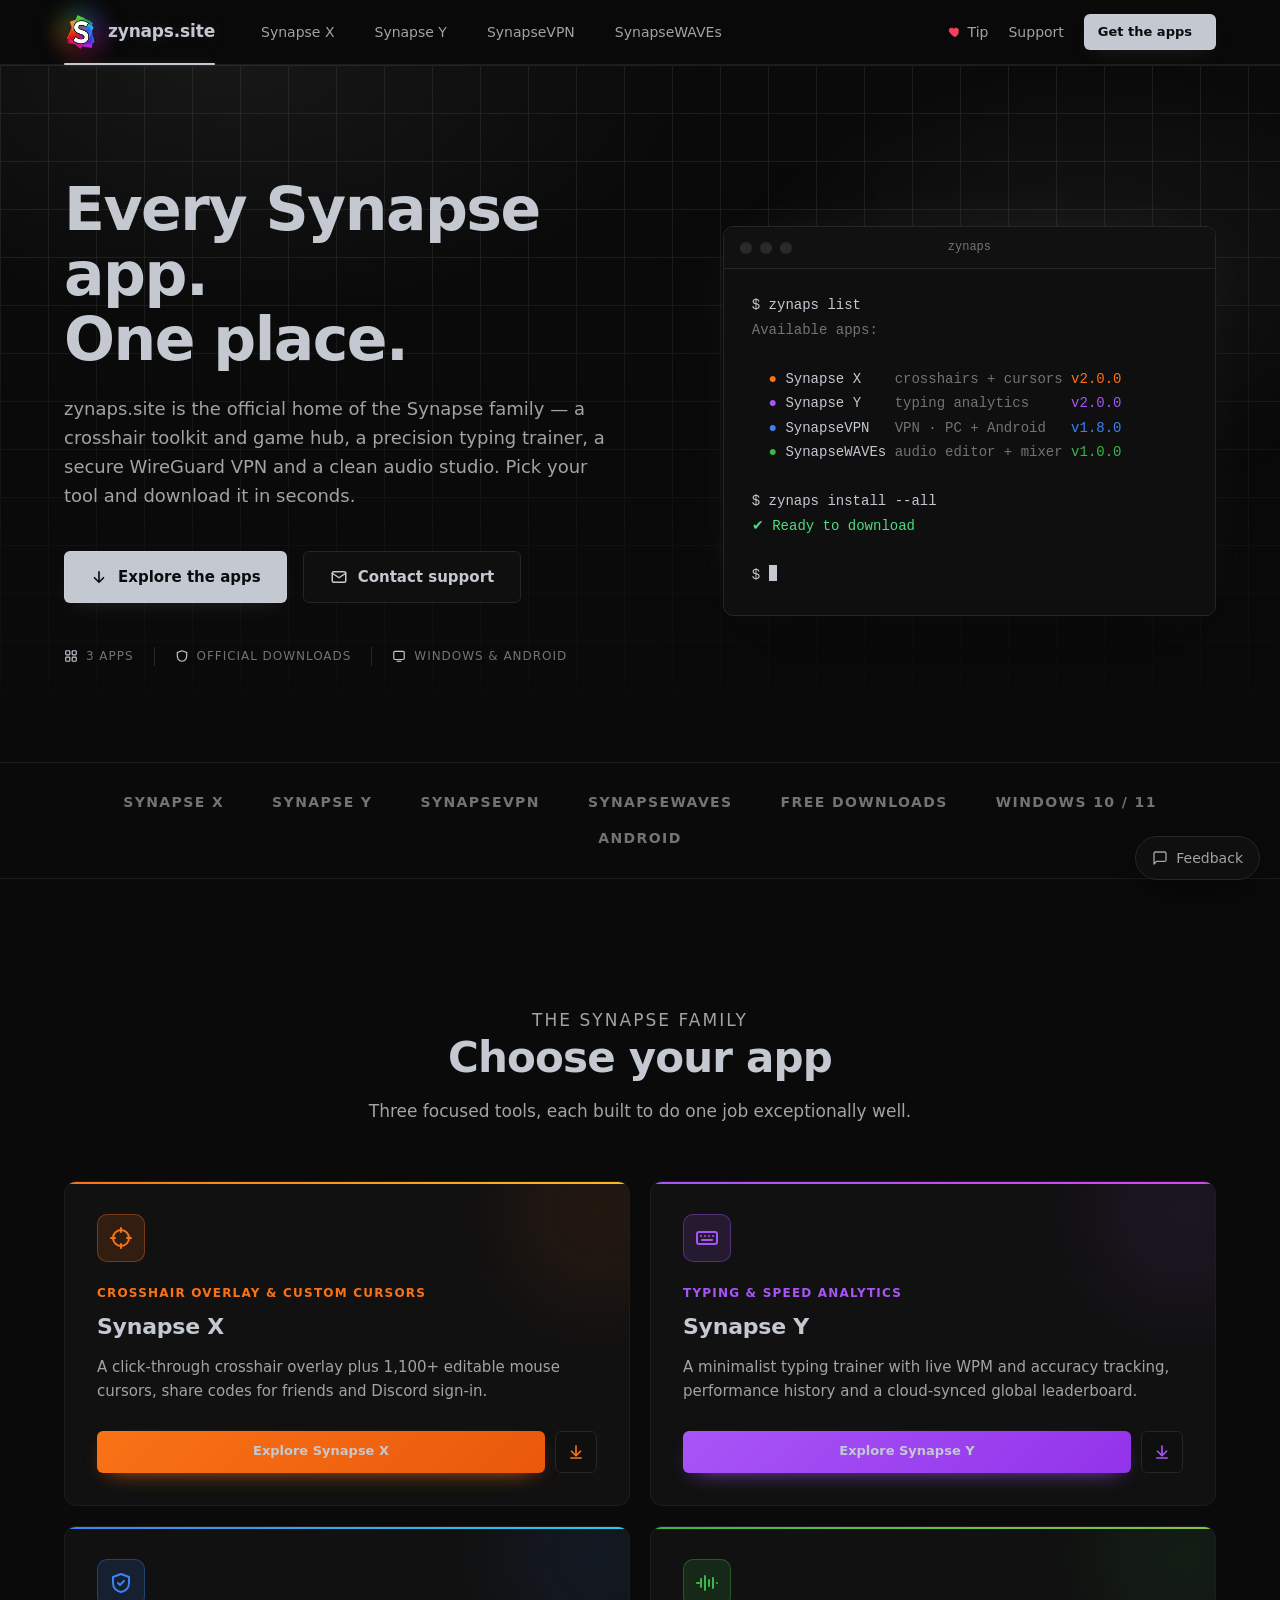
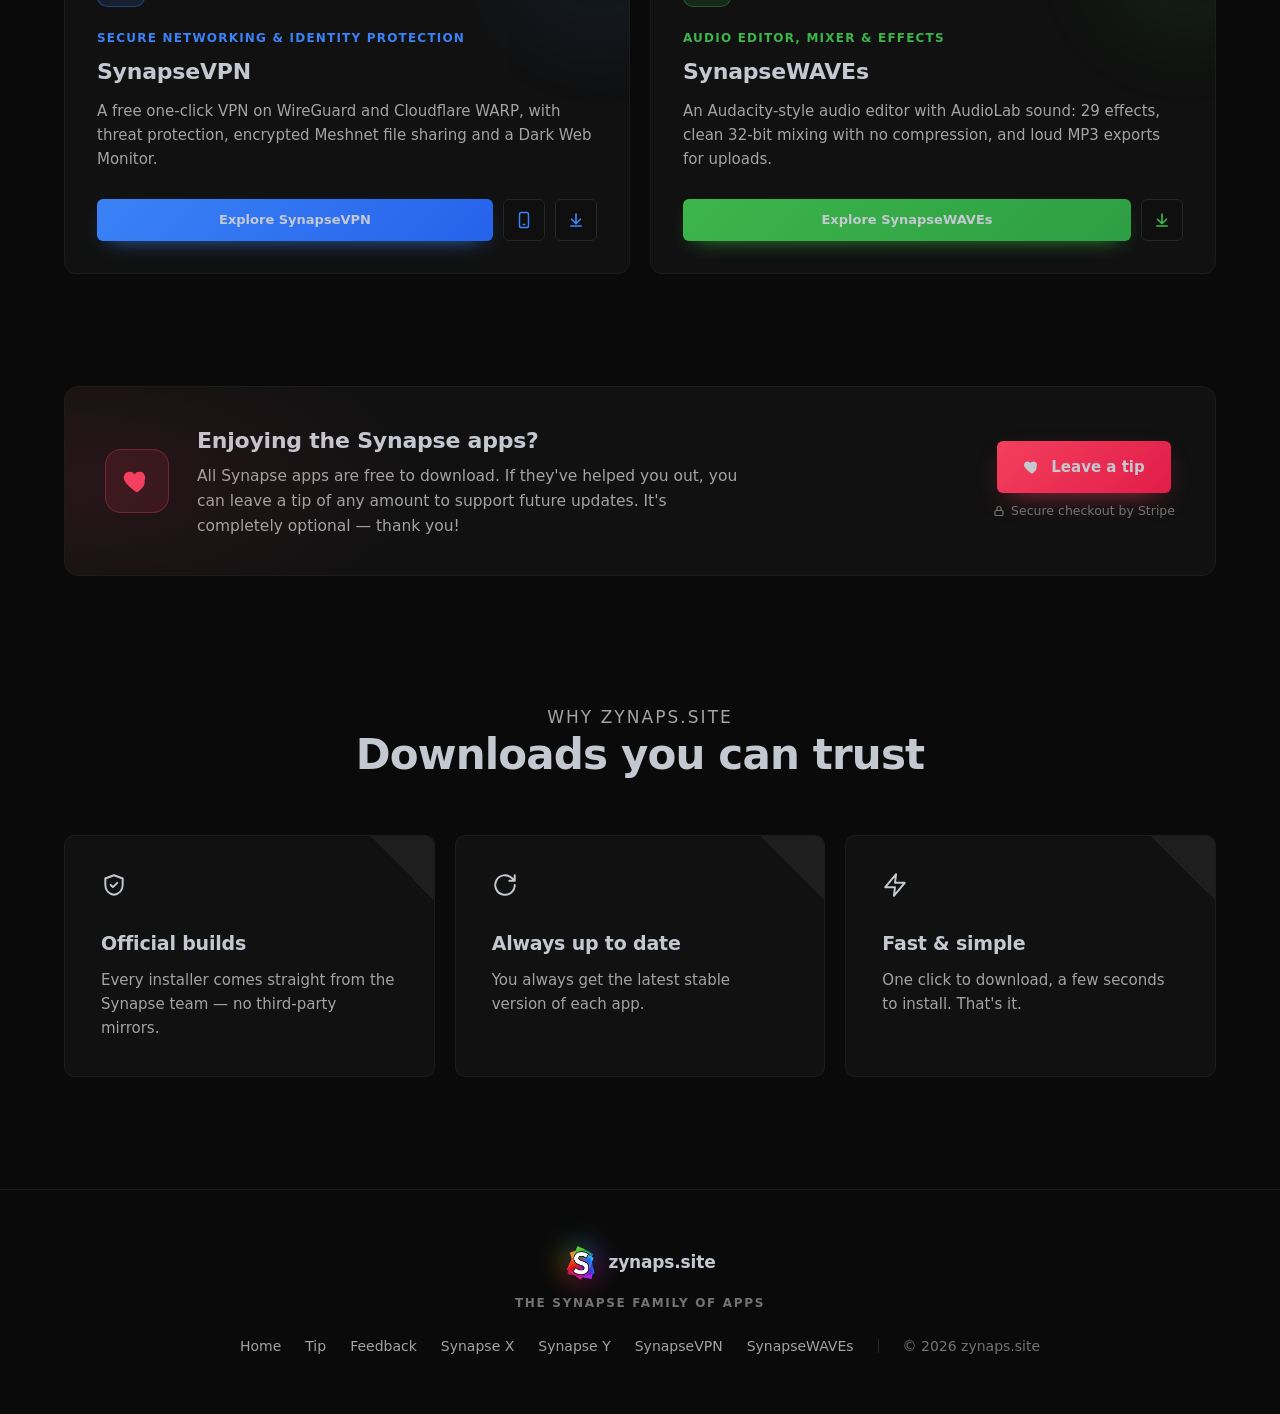
==== commit 17bc8b7a: "Synapse Y: link downloads to the newest SynapseY-releases installer Co-Authored-By: Claude Opus 5.5 " ====
--- a/index.html
+++ b/index.html
@@ -906,7 +906,7 @@
 <span class="d">Available apps:</span>
 
   <span class="cx">●</span> Synapse X    <span class="d">crosshairs + cursors </span><span class="cx js-x-version">v2.0.0</span>
-  <span class="cy">●</span> Synapse Y    <span class="d">typing analytics     </span><span class="cy">v1.2.0</span>
+  <span class="cy">●</span> Synapse Y    <span class="d">typing analytics     </span><span class="cy js-y-version">v2.0.0</span>
   <span class="cv">●</span> SynapseVPN   <span class="d">VPN · PC + Android   </span><span class="cv js-vpn-version">v1.8.0</span>
   <span class="cw">●</span> SynapseWAVEs <span class="d">audio editor + mixer </span><span class="cw js-waves-version">v1.0.0</span>
 
@@ -949,7 +949,7 @@
               <p>A minimalist typing trainer with live WPM and accuracy tracking, performance history and a cloud-synced global leaderboard.</p>
               <div class="row">
                 <button class="btn btn-app js-goto" type="button" data-target="y">Explore Synapse Y</button>
-                <a class="btn btn-dl js-download" data-app="y" href="downloads/SynapseY-Setup-1.2.0.exe" download aria-label="Download Synapse Y"><svg width="18" height="18" viewBox="0 0 24 24" fill="none" stroke="currentColor" stroke-width="2.2" stroke-linecap="round" stroke-linejoin="round"><path d="M12 4v12M6 11l6 6 6-6M5 20h14"/></svg></a>
+                <a class="btn btn-dl js-download js-y-file" data-app="y" href="https://github.com/DavidTG08/SynapseY-releases/releases/latest" aria-label="Download Synapse Y"><svg width="18" height="18" viewBox="0 0 24 24" fill="none" stroke="currentColor" stroke-width="2.2" stroke-linecap="round" stroke-linejoin="round"><path d="M12 4v12M6 11l6 6 6-6M5 20h14"/></svg></a>
               </div>
             </article>
             <article class="app-card" style="--c:#3b82f6; --c2:#22d3ee; --c3:#2563eb">
@@ -1135,7 +1135,7 @@
             <h1 class="fade">Synapse Y<span class="accent">Precision Typing &amp; Speed Analytics Engine</span></h1>
             <p class="lead fade">Synapse Y is a minimalist, high-performance typing application engineered to boost WPM, improve key accuracy and deliver real-time telemetry — styled in a sleek, high-contrast purple aesthetic.</p>
             <div class="hero-actions fade">
-              <a class="btn btn-primary btn-lg js-download" href="downloads/SynapseY-Setup-1.2.0.exe" download>
+              <a class="btn btn-primary btn-lg js-download js-y-file" href="https://github.com/DavidTG08/SynapseY-releases/releases/latest">
                 <svg class="arrow" width="18" height="18" viewBox="0 0 24 24" fill="none" stroke="currentColor" stroke-width="2.2" stroke-linecap="round" stroke-linejoin="round"><path d="M12 4v12M6 11l6 6 6-6M5 20h14"/></svg>
                 Download Synapse Y
               </a>
@@ -1147,7 +1147,7 @@
             <div class="badges fade">
               <span><svg width="14" height="14" viewBox="0 0 24 24" fill="none" stroke="currentColor" stroke-width="2" stroke-linecap="round"><path d="M12 14l4-4"/><path d="M3.3 19a10 10 0 1 1 17.4 0"/></svg>Live WPM</span>
               <span><svg width="14" height="14" viewBox="0 0 24 24" fill="none" stroke="currentColor" stroke-width="2" stroke-linecap="round" stroke-linejoin="round"><path d="M8 21h8M12 17v4M7 4h10v5a5 5 0 0 1-10 0z"/><path d="M17 5h3v2a3 3 0 0 1-3 3M7 5H4v2a3 3 0 0 0 3 3"/></svg>Global leaderboard</span>
-              <span><svg width="14" height="14" viewBox="0 0 24 24" fill="none" stroke="currentColor" stroke-width="2"><circle cx="12" cy="12" r="9" stroke-dasharray="3 3"/></svg>v1.2.0</span>
+              <span><svg width="14" height="14" viewBox="0 0 24 24" fill="none" stroke="currentColor" stroke-width="2"><circle cx="12" cy="12" r="9" stroke-dasharray="3 3"/></svg><span class="js-y-version">v2.0.0</span></span>
             </div>
           </div>
           <div class="terminal fade" aria-hidden="true">
@@ -1572,6 +1572,6 @@
 
   <div class="toast" id="toast" role="status" aria-live="polite"></div>
 
-  <script src="site.js?v=20261103"></script>
+  <script src="site.js?v=20261103b"></script>
 </body>
 </html>
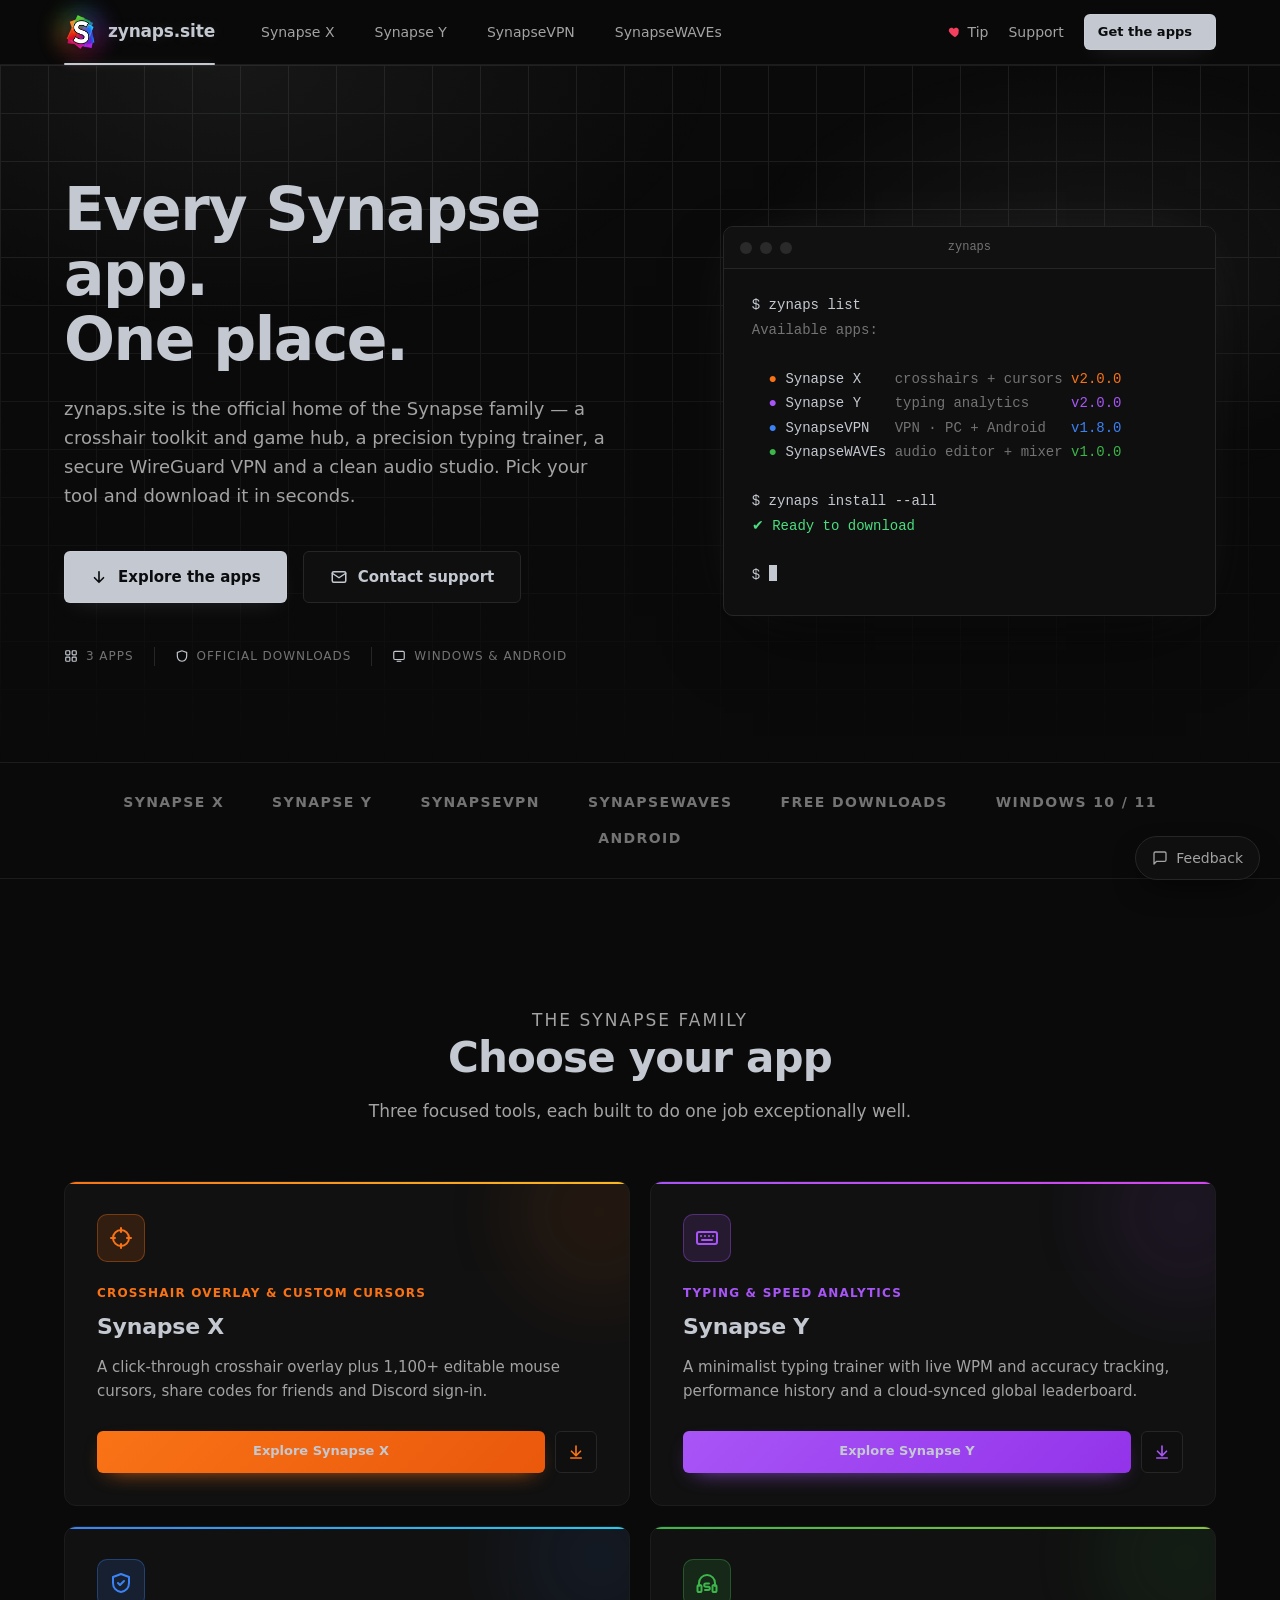
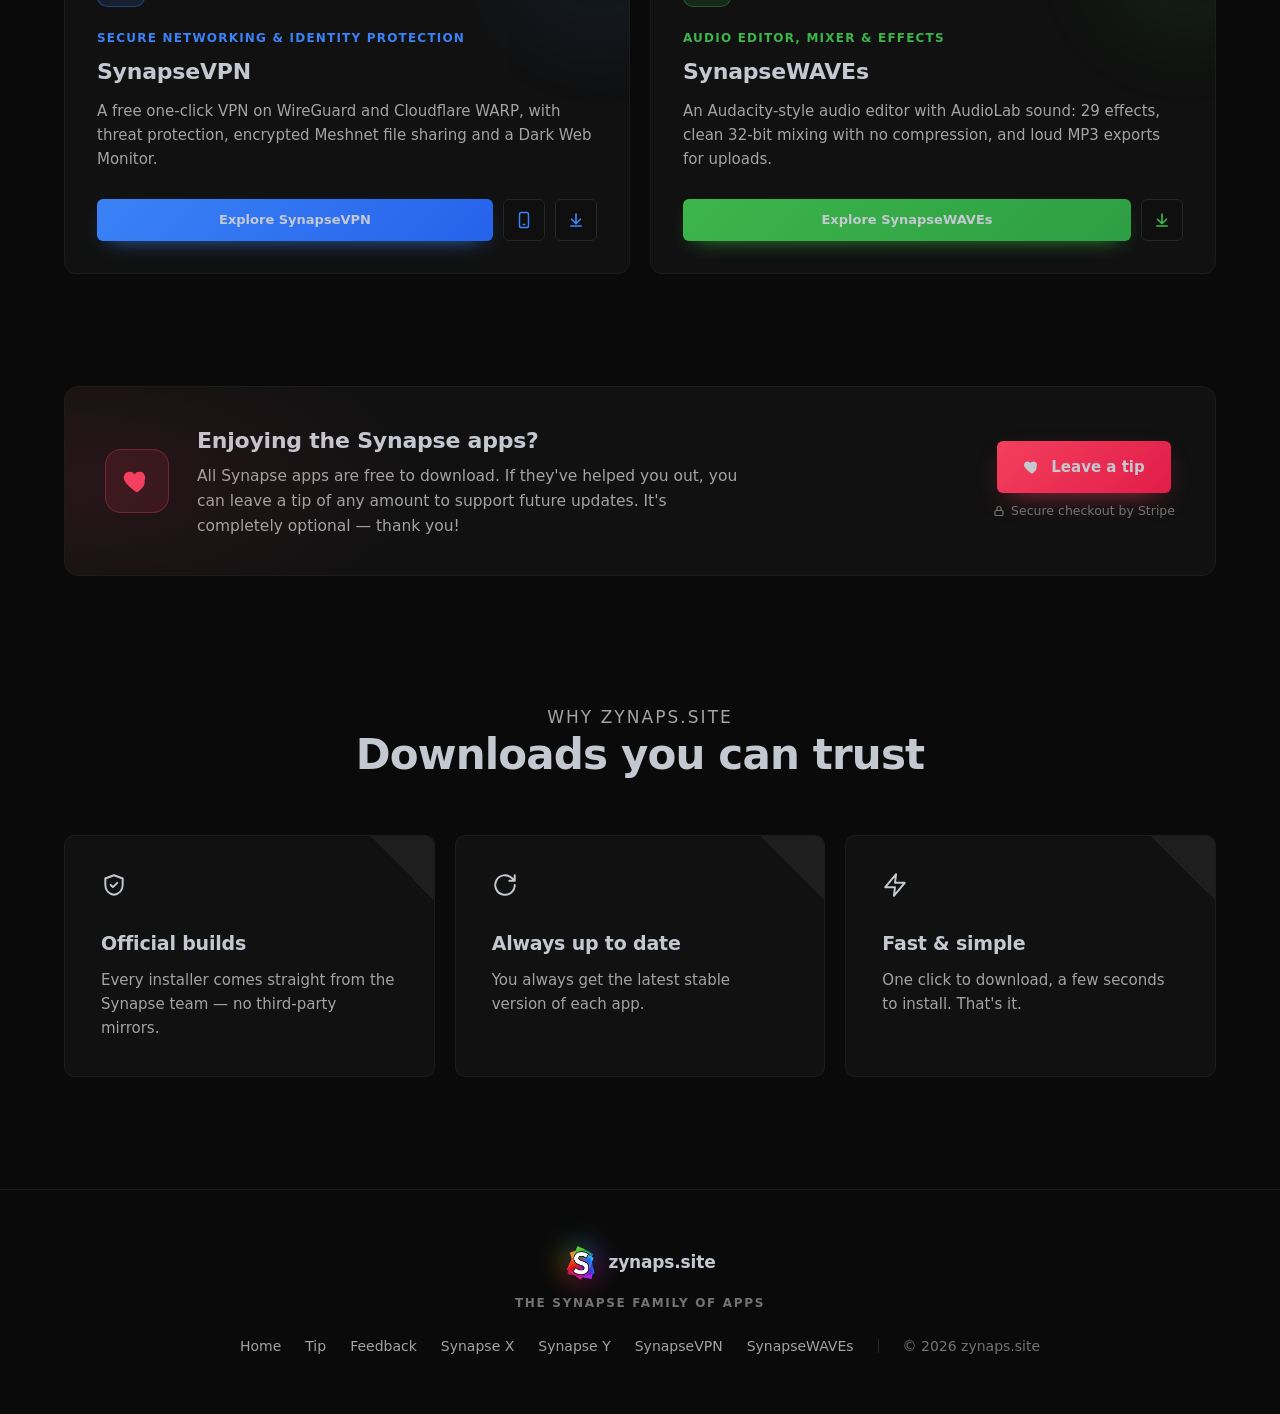
==== commit 4a43d446: "SynapseWAVEs: new headphones logo and 1.0.1 features Home card icon is now the headphones-and-S logo" ====
--- a/index.html
+++ b/index.html
@@ -964,7 +964,7 @@
               </div>
             </article>
             <article class="app-card" style="--c:#3cb54a; --c2:#8dc63f; --c3:#2e9e44">
-              <div class="app-icon"><svg width="24" height="24" viewBox="0 0 24 24" fill="none" stroke="currentColor" stroke-width="2" stroke-linecap="round" stroke-linejoin="round"><path d="M2 12h2M6 8v8M10 5v14M14 9v6M18 7v10M22 12h0"/></svg></div>
+              <div class="app-icon"><svg width="24" height="24" viewBox="0 0 24 24" fill="none" stroke="currentColor" stroke-width="2" stroke-linecap="round" stroke-linejoin="round"><path d="M4 15v-3a8 8 0 0 1 16 0v3"/><rect x="2.5" y="14" width="4" height="7" rx="1.6"/><rect x="17.5" y="14" width="4" height="7" rx="1.6"/><path d="M14 12.5h-3.2a1.6 1.6 0 0 0 0 3.2h2.4a1.6 1.6 0 0 1 0 3.2H10"/></svg></div>
               <p class="tag">Audio editor, mixer &amp; effects</p>
               <h3>SynapseWAVEs</h3>
               <p>An Audacity-style audio editor with AudioLab sound: 29 effects, clean 32-bit mixing with no compression, and loud MP3 exports for uploads.</p>
@@ -1391,7 +1391,7 @@
 
       <div class="strip">
         <div class="container">
-          <span>Audacity-style editor</span><span>29 effects</span><span>AudioLab sound</span><span>32-bit float</span><span>No compression</span><span>Recorder</span><span>MP3 &amp; WAV</span><span>Free</span>
+          <span>Audacity-style editor</span><span>29 effects</span><span>AudioLab sound</span><span>32-bit float</span><span>No compression</span><span>Recorder</span><span>MP3 &amp; WAV</span><span>Auto-updates</span><span>Free</span>
         </div>
       </div>
 
@@ -1411,6 +1411,8 @@
               <ul>
                 <li><svg width="16" height="16" viewBox="0 0 24 24" fill="none" stroke="currentColor" stroke-width="2.4" stroke-linecap="round" stroke-linejoin="round"><path d="m5 12 5 5L20 7"/></svg><div><h4>Feels right at home</h4><p>Menus, toolbars, tracks, meters and shortcuts laid out like Audacity: cut, copy, paste, split, trim, silence, undo and redo.</p></div></li>
                 <li><svg width="16" height="16" viewBox="0 0 24 24" fill="none" stroke="currentColor" stroke-width="2.4" stroke-linecap="round" stroke-linejoin="round"><path d="m5 12 5 5L20 7"/></svg><div><h4>Selection, Envelope, Draw and Multi tools</h4><p>Shape the volume with envelope points, redraw single samples, drag clips between tracks and zoom right down to the sample.</p></div></li>
+                <li><svg width="16" height="16" viewBox="0 0 24 24" fill="none" stroke="currentColor" stroke-width="2.4" stroke-linecap="round" stroke-linejoin="round"><path d="m5 12 5 5L20 7"/></svg><div><h4>Trim, snap and join clips</h4><p>Hover the edge of a clip to drag it shorter (and back out again). Clips snap to each other with a guide line, and one click on the line between two clips joins them.</p></div></li>
+                <li><svg width="16" height="16" viewBox="0 0 24 24" fill="none" stroke="currentColor" stroke-width="2.4" stroke-linecap="round" stroke-linejoin="round"><path d="m5 12 5 5L20 7"/></svg><div><h4>Split stereo tracks</h4><p>Turn a stereo track into separate left and right tracks, or two mono tracks, straight from the Tracks menu.</p></div></li>
               </ul>
             </article>
             <article class="group">
@@ -1461,6 +1463,7 @@
               <ul>
                 <li><svg width="16" height="16" viewBox="0 0 24 24" fill="none" stroke="currentColor" stroke-width="2.4" stroke-linecap="round" stroke-linejoin="round"><path d="m5 12 5 5L20 7"/></svg><div><h4>Stays loud after uploading</h4><p>MP3 export keeps peaks above 0 dB, so your mix plays as loud in games as it does in the editor.</p></div></li>
                 <li><svg width="16" height="16" viewBox="0 0 24 24" fill="none" stroke="currentColor" stroke-width="2.4" stroke-linecap="round" stroke-linejoin="round"><path d="m5 12 5 5L20 7"/></svg><div><h4>Fits any size limit</h4><p>Set a limit like 20 MB and SynapseWAVEs picks the best MP3 quality that fits. WAV (32-bit, 24-bit, 16-bit) is there for lossless files.</p></div></li>
+                <li><svg width="16" height="16" viewBox="0 0 24 24" fill="none" stroke="currentColor" stroke-width="2.4" stroke-linecap="round" stroke-linejoin="round"><path d="m5 12 5 5L20 7"/></svg><div><h4>Updates itself</h4><p>New versions download in the background, only the parts that changed. Click Restart to update when it suits you.</p></div></li>
               </ul>
             </article>
           </div>
